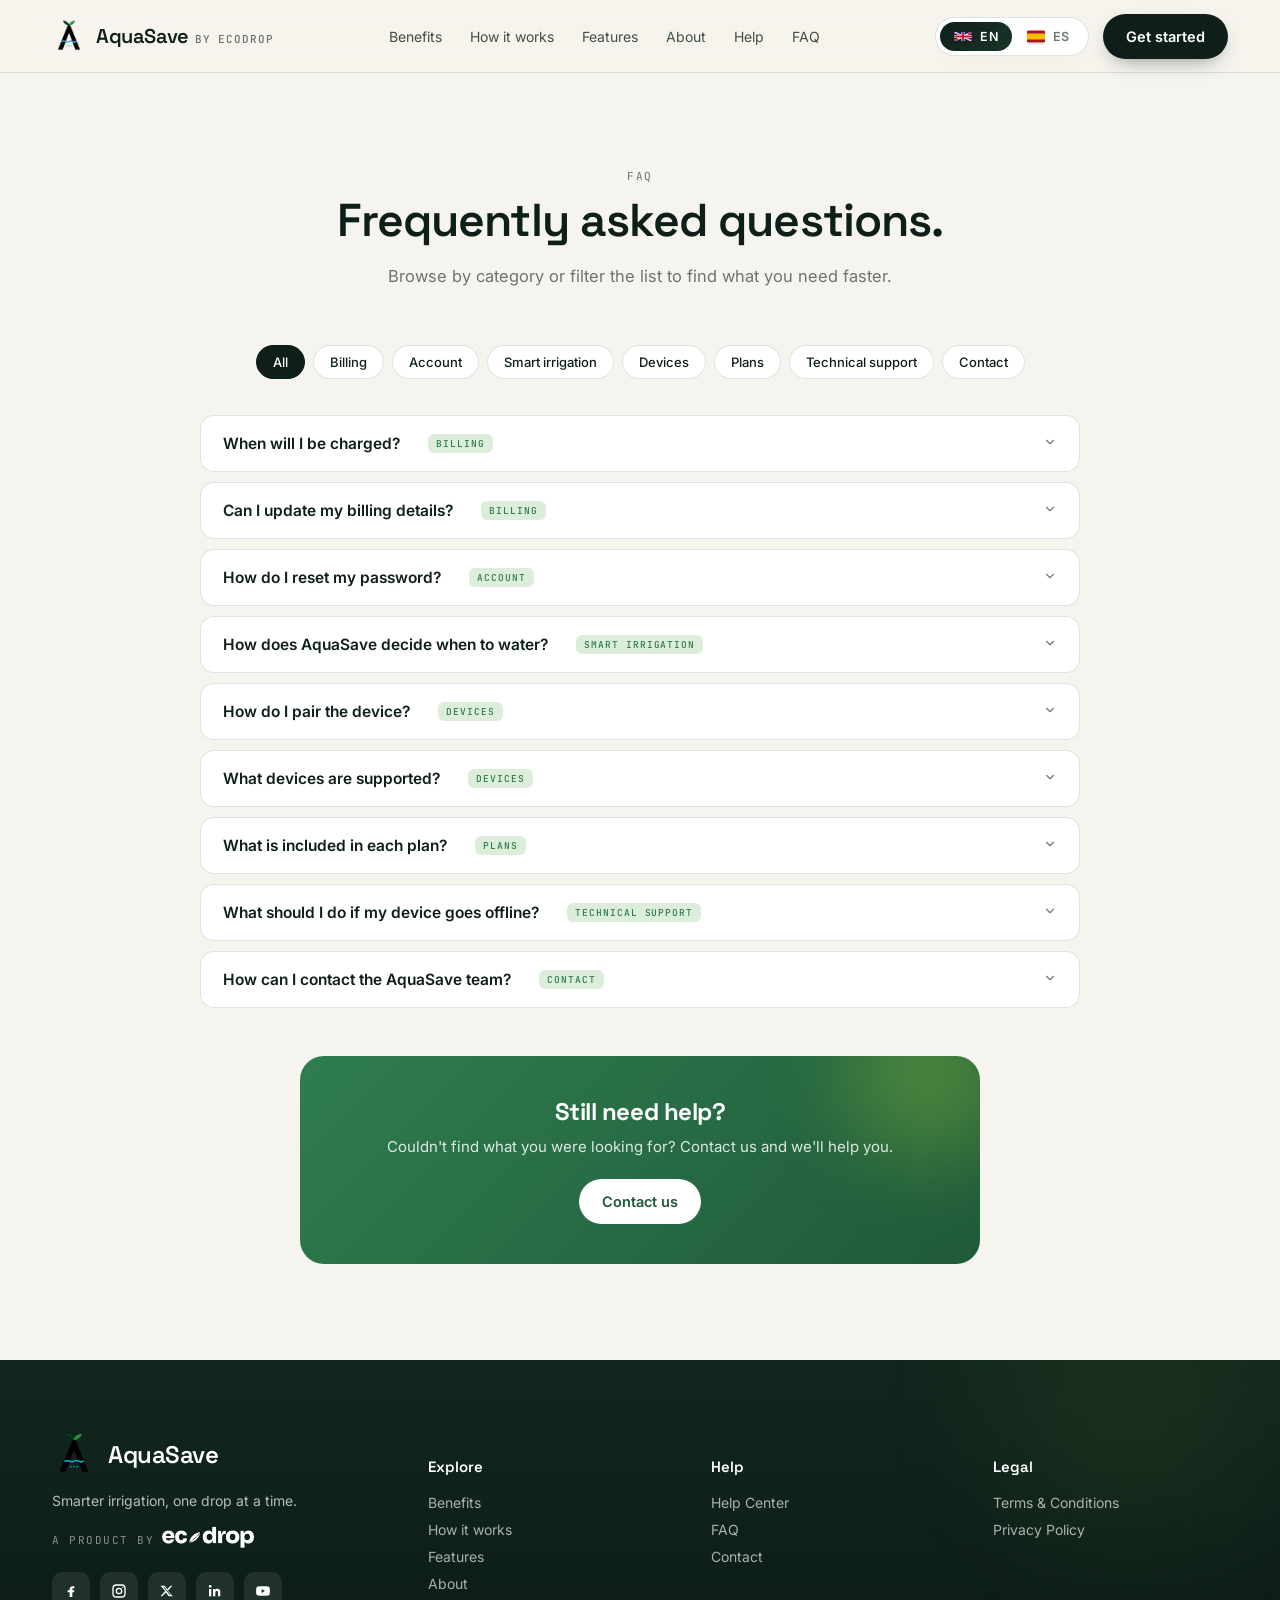
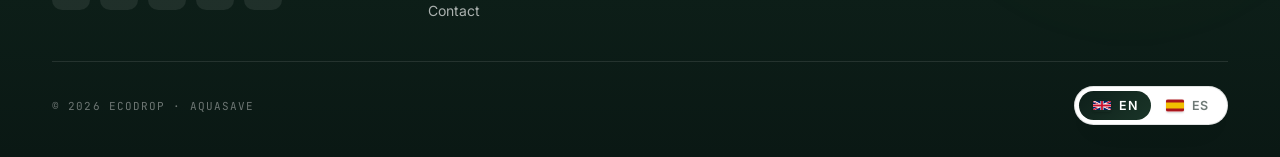
==== faq.html @ 8bc83923 "feat: add AquaSave landing page" ====
<!doctype html>
<html lang="en">

<head>
  <meta charset="utf-8" />
  <title>AquaSave - FAQ</title>
  <meta name="viewport" content="width=device-width,initial-scale=1" />
  <link rel="icon" type="image/png" href="public/assets/images/AquaSaveLogo.PNG" />
  <link rel="preconnect" href="https://fonts.googleapis.com" />
  <link rel="preconnect" href="https://fonts.gstatic.com" crossorigin />
  <link
    href="https://fonts.googleapis.com/css2?family=Inter:wght@400;500;600;700&family=Space+Grotesk:wght@500;600;700&family=JetBrains+Mono:wght@400;500&display=swap"
    rel="stylesheet" />
  <link rel="stylesheet" href="public/assets/styles/style.css" />
</head>

<body>

  <nav class="top">
    <div class="container inner">
      <a href="index.html" class="brand" aria-label="AquaSave home">
        <span class="lockup">
          <img class="logo" src="public/assets/images/AquaSaveLogo.PNG" alt="AquaSave" />
          <span class="name">
            <span>AquaSave</span>
            <span class="by">by EcoDrop</span>
          </span>
        </span>
      </a>
      <ul>
        <li><a href="index.html#benefits" data-i18n="nav_benefits">Benefits</a></li>
        <li><a href="index.html#how" data-i18n="nav_how">How it works</a></li>
        <li><a href="index.html#features" data-i18n="nav_features">Features</a></li>
        <li><a href="index.html#about" data-i18n="nav_about">About</a></li>
        <li><a href="help.html" data-i18n="nav_help">Help</a></li>
        <li><a href="faq.html" data-i18n="nav_faq">FAQ</a></li>
      </ul>
      <div class="nav-actions">
        <div class="lang" id="langToggle" role="group" aria-label="Language">
          <span class="pill" aria-hidden="true"></span>
          <button data-lang="en" class="is-active">
            <span class="flag" aria-hidden="true">
              <svg viewBox="0 0 60 30">
                <clipPath id="t">
                  <path d="M0 0 v30 h60 V0 z" />
                </clipPath>
                <clipPath id="s">
                  <path d="M30 15 h30 v15 z M0 15 v15 h30 z M0 0 v15 h30 z M30 0 h30 v15 z" />
                </clipPath>
                <g clip-path="url(#t)">
                  <path d="M0 0 v30 h60 V0 z" fill="#012169" />
                  <path d="M0 0 L60 30 M60 0 L0 30" stroke="#fff" stroke-width="6" />
                  <path d="M0 0 L60 30 M60 0 L0 30" clip-path="url(#s)" stroke="#C8102E" stroke-width="4" />
                  <path d="M30 0 v30 M0 15 h60" stroke="#fff" stroke-width="10" />
                  <path d="M30 0 v30 M0 15 h60" stroke="#C8102E" stroke-width="6" />
                </g>
              </svg>
            </span>
            EN
          </button>
          <button data-lang="es">
            <span class="flag" aria-hidden="true">
              <svg viewBox="0 0 60 40">
                <rect width="60" height="40" fill="#AA151B" />
                <rect y="10" width="60" height="20" fill="#F1BF00" />
              </svg>
            </span>
            ES
          </button>
        </div>
        <a href="index.html#cta" class="btn btn-primary" data-i18n="nav_cta">Get started</a>
      </div>
    </div>
  </nav>


  <section class="s faq-section" id="faq">
    <div class="container">
      <div class="section-head reveal">
        <div class="mono" data-i18n="faq_eyebrow">FAQ</div>
        <h2 data-i18n="faq_title">Frequently asked questions.</h2>
        <p data-i18n="faq_lead">Browse by category or filter the list to find what you need faster.</p>
      </div>
      <div class="faq-filters reveal" id="faqFilters">
        <button class="is-active" data-filter="all" data-i18n="faq_all">All</button>
        <button data-filter="billing" data-i18n="faq_billing">Billing</button>
        <button data-filter="account" data-i18n="faq_account">Account</button>
        <button data-filter="irrigation" data-i18n="faq_irrigation">Smart irrigation</button>
        <button data-filter="devices" data-i18n="faq_devices">Devices</button>
        <button data-filter="plans" data-i18n="faq_plans">Plans</button>
        <button data-filter="support" data-i18n="faq_support">Technical support</button>
        <button data-filter="contact" data-i18n="faq_contact">Contact</button>
      </div>
      <div class="faq-list" id="faqList">
        <div class="faq-item" data-cat="billing">
          <button class="faq-q"><span data-i18n="faq_q1">When will I be charged?</span><span class="tag"
              data-i18n="faq_billing">Billing</span><span class="chev"><svg width="14" height="14" viewBox="0 0 24 24"
                fill="none">
                <path d="M6 9 l6 6 l6 -6" stroke="currentColor" stroke-width="2" stroke-linecap="round"
                  stroke-linejoin="round" />
              </svg></span></button>
          <div class="faq-a">
            <div class="faq-a-inner" data-i18n="faq_a1">Charges follow the billing cycle for the plan you selected.
              You'll always see the renewal date and payment status in your account area.</div>
          </div>
        </div>
        <div class="faq-item" data-cat="billing">
          <button class="faq-q"><span data-i18n="faq_q2">Can I update my billing details?</span><span class="tag"
              data-i18n="faq_billing">Billing</span><span class="chev"><svg width="14" height="14" viewBox="0 0 24 24"
                fill="none">
                <path d="M6 9 l6 6 l6 -6" stroke="currentColor" stroke-width="2" stroke-linecap="round"
                  stroke-linejoin="round" />
              </svg></span></button>
          <div class="faq-a">
            <div class="faq-a-inner" data-i18n="faq_a2">Yes. You can change your billing information, payment method,
              and invoice details from your account settings.</div>
          </div>
        </div>
        <div class="faq-item" data-cat="account">
          <button class="faq-q"><span data-i18n="faq_q3">How do I reset my password?</span><span class="tag"
              data-i18n="faq_account">Account</span><span class="chev"><svg width="14" height="14" viewBox="0 0 24 24"
                fill="none">
                <path d="M6 9 l6 6 l6 -6" stroke="currentColor" stroke-width="2" stroke-linecap="round"
                  stroke-linejoin="round" />
              </svg></span></button>
          <div class="faq-a">
            <div class="faq-a-inner" data-i18n="faq_a3">Use the forgot-password option on the sign-in screen. We'll send
              you a secure link so you can choose a new password.</div>
          </div>
        </div>
        <div class="faq-item" data-cat="irrigation">
          <button class="faq-q"><span data-i18n="faq_q4">How does AquaSave decide when to water?</span><span class="tag"
              data-i18n="faq_irrigation">Smart irrigation</span><span class="chev"><svg width="14" height="14"
                viewBox="0 0 24 24" fill="none">
                <path d="M6 9 l6 6 l6 -6" stroke="currentColor" stroke-width="2" stroke-linecap="round"
                  stroke-linejoin="round" />
              </svg></span></button>
          <div class="faq-a">
            <div class="faq-a-inner" data-i18n="faq_a4">AquaSave combines soil readings, watering rules, and local
              weather context so irrigation runs only when conditions actually call for it.</div>
          </div>
        </div>
        <div class="faq-item" data-cat="devices">
          <button class="faq-q"><span data-i18n="faq_q5">How do I pair the device?</span><span class="tag"
              data-i18n="faq_devices">Devices</span><span class="chev"><svg width="14" height="14" viewBox="0 0 24 24"
                fill="none">
                <path d="M6 9 l6 6 l6 -6" stroke="currentColor" stroke-width="2" stroke-linecap="round"
                  stroke-linejoin="round" />
              </svg></span></button>
          <div class="faq-a">
            <div class="faq-a-inner" data-i18n="faq_a5">Open the app, choose add device, and follow the guided pairing
              steps. Keep the device powered and close to your router during setup.</div>
          </div>
        </div>
        <div class="faq-item" data-cat="devices">
          <button class="faq-q"><span data-i18n="faq_q6">What devices are supported?</span><span class="tag"
              data-i18n="faq_devices">Devices</span><span class="chev"><svg width="14" height="14" viewBox="0 0 24 24"
                fill="none">
                <path d="M6 9 l6 6 l6 -6" stroke="currentColor" stroke-width="2" stroke-linecap="round"
                  stroke-linejoin="round" />
              </svg></span></button>
          <div class="faq-a">
            <div class="faq-a-inner" data-i18n="faq_a6">AquaSave is designed for the EcoDrop smart irrigation device and
              its supported sensor accessories. Compatibility details appear during onboarding.</div>
          </div>
        </div>
        <div class="faq-item" data-cat="plans">
          <button class="faq-q"><span data-i18n="faq_q7">What is included in each plan?</span><span class="tag"
              data-i18n="faq_plans">Plans</span><span class="chev"><svg width="14" height="14" viewBox="0 0 24 24"
                fill="none">
                <path d="M6 9 l6 6 l6 -6" stroke="currentColor" stroke-width="2" stroke-linecap="round"
                  stroke-linejoin="round" />
              </svg></span></button>
          <div class="faq-a">
            <div class="faq-a-inner" data-i18n="faq_a7">Plans can include different levels of automation, device
              capacity, reporting, and support. The plan details page compares them side by side.</div>
          </div>
        </div>
        <div class="faq-item" data-cat="support">
          <button class="faq-q"><span data-i18n="faq_q8">What should I do if my device goes offline?</span><span
              class="tag" data-i18n="faq_support">Technical support</span><span class="chev"><svg width="14" height="14"
                viewBox="0 0 24 24" fill="none">
                <path d="M6 9 l6 6 l6 -6" stroke="currentColor" stroke-width="2" stroke-linecap="round"
                  stroke-linejoin="round" />
              </svg></span></button>
          <div class="faq-a">
            <div class="faq-a-inner" data-i18n="faq_a8">First check power, Wi-Fi signal, and device status in the app.
              If it stays offline, restart the device and contact support so we can help you diagnose it.</div>
          </div>
        </div>
        <div class="faq-item" data-cat="contact">
          <button class="faq-q"><span data-i18n="faq_q9">How can I contact the AquaSave team?</span><span class="tag"
              data-i18n="faq_contact">Contact</span><span class="chev"><svg width="14" height="14" viewBox="0 0 24 24"
                fill="none">
                <path d="M6 9 l6 6 l6 -6" stroke="currentColor" stroke-width="2" stroke-linecap="round"
                  stroke-linejoin="round" />
              </svg></span></button>
          <div class="faq-a">
            <div class="faq-a-inner" data-i18n="faq_a9">Use the contact form on the main site and tell us what you need.
              We'll route your message to the right person and get back to you.</div>
          </div>
        </div>
      </div>
      <div class="still-help reveal">
        <h3 data-i18n="still_t">Still need help?</h3>
        <p data-i18n="still_p">Couldn't find what you were looking for? Contact us and we'll help you.</p>
        <a href="index.html#contact" class="btn" data-i18n="still_btn">Contact us</a>
      </div>
    </div>
  </section>

  <footer>
    <div class="container">
      <div class="foot-grid">
        <div class="foot-brand">
          <div class="foot-lockup">
            <img src="public/assets/images/AquaSaveLogo.PNG" alt="AquaSave" />
            <span class="name">AquaSave</span>
          </div>
          <p class="foot-slogan" data-i18n="foot_slogan">Smarter irrigation, one drop at a time.</p>
          <div class="foot-by">
            <span data-i18n="foot_by">A product by</span>
            <img src="public/assets/images/EcoDropLogo.PNG" alt="EcoDrop" />
          </div>
          <div class="socials" aria-label="Social media">
            <a href="#" aria-label="Facebook"><svg width="16" height="16" viewBox="0 0 24 24" fill="currentColor">
                <path
                  d="M14 21 v-7 h2.5 l.5 -3 H 14 V 9.2 c 0 -.9 .3 -1.5 1.5 -1.5 H 17 V 5 c -.3 0 -1.4 -.1 -2.5 -.1 c -2.5 0 -4.5 1.5 -4.5 4.3 V 11 H 7 v 3 h 3 v 7 z" />
              </svg></a>
            <a href="#" aria-label="Instagram"><svg width="16" height="16" viewBox="0 0 24 24" fill="none">
                <rect x="3" y="3" width="18" height="18" rx="5" stroke="currentColor" stroke-width="2" />
                <circle cx="12" cy="12" r="4" stroke="currentColor" stroke-width="2" />
                <circle cx="17.5" cy="6.5" r="1" fill="currentColor" />
              </svg></a>
            <a href="#" aria-label="X"><svg width="14" height="14" viewBox="0 0 24 24" fill="currentColor">
                <path
                  d="M18 3 h3 l-7.5 8.6 L 22 21 h-7 l-5 -6.5 L 4 21 H 1 l 8 -9.2 L 1 3 h 7 l 4.5 6 z M 16.7 19 h 1.7 L 7.4 5 H 5.6 z" />
              </svg></a>
            <a href="#" aria-label="LinkedIn"><svg width="16" height="16" viewBox="0 0 24 24" fill="currentColor">
                <rect x="3" y="9" width="3.5" height="11" />
                <circle cx="4.75" cy="5" r="2" />
                <path
                  d="M9 9 h3.3 v1.6 c .8 -1.2 2.2 -1.9 3.7 -1.9 c 2.7 0 4 1.7 4 5 V 20 h-3.5 v-5.5 c 0 -1.6 -.6 -2.5 -1.9 -2.5 c -1.4 0 -2.1 1 -2.1 2.5 V 20 H 9 z" />
              </svg></a>
            <a href="#" aria-label="YouTube"><svg width="16" height="16" viewBox="0 0 24 24" fill="currentColor">
                <path
                  d="M22 8 c -.2 -1.7 -.9 -2.4 -2.5 -2.6 C 17.3 5 12 5 12 5 s -5.3 0 -7.5 .4 C 2.9 5.6 2.2 6.3 2 8 C 1.6 10.2 1.6 12 1.6 12 s 0 1.8 .4 4 c .2 1.7 .9 2.4 2.5 2.6 C 6.7 19 12 19 12 19 s 5.3 0 7.5 -.4 c 1.6 -.2 2.3 -.9 2.5 -2.6 c .4 -2.2 .4 -4 .4 -4 s 0 -1.8 -.4 -4 z M 10 15 V 9 l 5 3 z" />
              </svg></a>
          </div>
        </div>
        <div class="foot-col">
          <h5 data-i18n="foot_explore">Explore</h5>
          <ul>
            <li><a href="index.html#benefits" data-i18n="nav_benefits">Benefits</a></li>
            <li><a href="index.html#how" data-i18n="nav_how">How it works</a></li>
            <li><a href="index.html#features" data-i18n="nav_features">Features</a></li>
            <li><a href="index.html#about" data-i18n="nav_about">About</a></li>
            <li><a href="index.html#contact" data-i18n="nav_contact">Contact</a></li>
          </ul>
        </div>
        <div class="foot-col">
          <h5 data-i18n="foot_help">Help</h5>
          <ul>
            <li><a href="help.html" data-i18n="foot_help_center">Help Center</a></li>
            <li><a href="faq.html" data-i18n="foot_faq">FAQ</a></li>
            <li><a href="index.html#contact" data-i18n="foot_contact_us">Contact</a></li>
          </ul>
        </div>
        <div class="foot-col">
          <h5 data-i18n="foot_legal">Legal</h5>
          <ul>
            <li><button data-modal="terms" data-i18n="foot_terms">Terms &amp; Conditions</button></li>
            <li><button data-modal="privacy" data-i18n="foot_privacy">Privacy Policy</button></li>
          </ul>
        </div>
      </div>
      <div class="foot-bottom">
        <span class="foot-copy">© 2026 EcoDrop · AquaSave</span>
        <div class="foot-bottom-right">
          <div class="lang foot-lang" role="group" aria-label="Footer language">
            <span class="pill" aria-hidden="true"></span>
            <button data-lang="en" class="is-active">
              <span class="flag" aria-hidden="true">
                <svg viewBox="0 0 60 30">
                  <clipPath id="ft">
                    <path d="M0 0 v30 h60 V0 z" />
                  </clipPath>
                  <clipPath id="fs">
                    <path d="M30 15 h30 v15 z M0 15 v15 h30 z M0 0 v15 h30 z M30 0 h30 v15 z" />
                  </clipPath>
                  <g clip-path="url(#ft)">
                    <path d="M0 0 v30 h60 V0 z" fill="#012169" />
                    <path d="M0 0 L60 30 M60 0 L0 30" stroke="#fff" stroke-width="6" />
                    <path d="M0 0 L60 30 M60 0 L0 30" clip-path="url(#fs)" stroke="#C8102E" stroke-width="4" />
                    <path d="M30 0 v30 M0 15 h60" stroke="#fff" stroke-width="10" />
                    <path d="M30 0 v30 M0 15 h60" stroke="#C8102E" stroke-width="6" />
                  </g>
                </svg>
              </span>
              EN
            </button>
            <button data-lang="es">
              <span class="flag" aria-hidden="true">
                <svg viewBox="0 0 60 40">
                  <rect width="60" height="40" fill="#AA151B" />
                  <rect y="10" width="60" height="20" fill="#F1BF00" />
                </svg>
              </span>
              ES
            </button>
          </div>
        </div>
      </div>
    </div>
  </footer>

  <div class="modal-backdrop" id="modal-terms" data-modal-id="terms">
    <div class="modal" role="dialog" aria-modal="true">
      <div class="modal-head">
        <h3 data-i18n="terms_title">Terms &amp; Conditions</h3>
        <button class="close" aria-label="Close">
          <svg width="16" height="16" viewBox="0 0 24 24" fill="none">
            <path d="M5 5 l14 14 M19 5 l-14 14" stroke="currentColor" stroke-width="2" stroke-linecap="round" />
          </svg>
        </button>
      </div>
      <h4 data-i18n="terms_h1">Use of the AquaSave website and app</h4>
      <p data-i18n="terms_p1">By using the AquaSave website or app, you agree to use the service in a responsible way
        and only for purposes related to monitoring and controlling your own irrigation setup.</p>
      <h4 data-i18n="terms_h2">Informational purpose</h4>
      <p data-i18n="terms_p2">The information shown in AquaSave is intended to support your irrigation decisions.
        EcoDrop is not responsible for plant outcomes derived from those decisions.</p>
      <h4 data-i18n="terms_h3">Product availability</h4>
      <p data-i18n="terms_p3">AquaSave is in active development. EcoDrop does not guarantee final availability dates or
        specific feature sets while the product evolves.</p>
      <h4 data-i18n="terms_h4">Contact</h4>
      <p data-i18n="terms_p4">Questions about these terms? Reach out through the contact form on this page.</p>
    </div>
  </div>

  <div class="modal-backdrop" id="modal-privacy" data-modal-id="privacy">
    <div class="modal" role="dialog" aria-modal="true">
      <div class="modal-head">
        <h3 data-i18n="priv_title">Privacy Policy</h3>
        <button class="close" aria-label="Close">
          <svg width="16" height="16" viewBox="0 0 24 24" fill="none">
            <path d="M5 5 l14 14 M19 5 l-14 14" stroke="currentColor" stroke-width="2" stroke-linecap="round" />
          </svg>
        </button>
      </div>
      <h4 data-i18n="priv_h1">What we collect</h4>
      <p data-i18n="priv_p1">We collect the basic information you submit through the contact form: name, email, and
        message.</p>
      <h4 data-i18n="priv_h2">How we use it</h4>
      <p data-i18n="priv_p2">We use that information only to reply to your inquiry and follow up if needed. Nothing
        more.</p>
      <h4 data-i18n="priv_h3">No sale of personal data</h4>
      <p data-i18n="priv_p3">EcoDrop does not sell, rent, or share your personal data with third parties for marketing.
      </p>
      <h4 data-i18n="priv_h4">Your privacy</h4>
      <p data-i18n="priv_p4">We're committed to handling your information carefully and only for the purpose you shared
        it for.</p>
    </div>
  </div>

  <script src="public/assets/scripts/script.js"></script>
</body>

</html>
---- public/assets/styles/style.css ----
:root {
  --leaf: #2F7D4F;
  --leaf-deep: #1F5A39;
  --lime: #9FCB3B;
  --water: #3FA7D6;
  --water-deep: #1F6E96;
  --earth: #8B5E3C;
  --sand: #E9DCC4;
  --ink: #0E1F1A;
  --paper: #F6F4EE;
  --paper-2: #EFEBE0;
  --rule: rgba(14, 31, 26, .12);
  --muted: rgba(14, 31, 26, .6);
  --shadow-card: 0 24px 60px -28px rgba(14, 31, 26, .35);
  --shadow-soft: 0 12px 30px -18px rgba(14, 31, 26, .25);
}

* {
  box-sizing: border-box
}

html {
  scroll-behavior: smooth
}

body {
  margin: 0;
  background: var(--paper);
  color: var(--ink);
  font-family: "Inter", ui-sans-serif, system-ui, sans-serif;
  -webkit-font-smoothing: antialiased;
  overflow-x: hidden
}

a {
  color: inherit;
  text-decoration: none
}

h1,
h2,
h3,
h4 {
  font-family: "Space Grotesk";
  letter-spacing: -0.02em;
  margin: 0;
  color: var(--ink)
}

p {
  margin: 0;
  line-height: 1.6
}

.container {
  max-width: 1240px;
  margin: 0 auto;
  padding: 0 32px
}

.mono {
  font-family: "JetBrains Mono";
  letter-spacing: .14em;
  text-transform: uppercase;
  font-size: 11px;
  color: var(--muted)
}

/* ========== NAV ========== */
nav.top {
  position: sticky;
  top: 0;
  z-index: 50;
  backdrop-filter: blur(14px);
  background: rgba(246, 244, 238, .78);
  border-bottom: 1px solid var(--rule)
}

nav.top .inner {
  display: flex;
  align-items: center;
  justify-content: space-between;
  height: 72px
}

.brand {
  display: flex;
  align-items: center;
  gap: 10px;
  font-family: "Space Grotesk";
  font-weight: 600;
  font-size: 20px;
  letter-spacing: -0.02em
}

.brand .lockup {
  display: flex;
  align-items: center;
  gap: 10px
}

.brand img.logo {
  width: 34px;
  height: 34px;
  object-fit: contain;
  background: transparent;
  border-radius: 0;
  padding: 0
}

.brand .name {
  display: flex;
  align-items: baseline;
  gap: 6px
}

.brand .name .by {
  font-size: 11px;
  font-family: "JetBrains Mono";
  color: var(--muted);
  letter-spacing: .08em;
  text-transform: uppercase;
  font-weight: 500
}

nav.top ul {
  display: flex;
  gap: 28px;
  list-style: none;
  margin: 0;
  padding: 0;
  font-size: 14px;
  color: var(--ink)
}

nav.top ul a {
  opacity: .78;
  transition: color .25s ease, opacity .25s ease
}

nav.top ul a:hover {
  opacity: 1;
  color: var(--leaf)
}

.nav-actions {
  display: flex;
  align-items: center;
  gap: 14px
}

/* Pretty language toggle with flags */
.lang {
  position: relative;
  display: inline-flex;
  align-items: center;
  background: #fff;
  border: 1px solid var(--rule);
  border-radius: 999px;
  padding: 4px;
  box-shadow: var(--shadow-soft);
  overflow: hidden
}

.lang .pill {
  position: absolute;
  top: 4px;
  left: 4px;
  height: calc(100% - 8px);
  width: calc(50% - 4px);
  background: linear-gradient(135deg, var(--ink), #1a3528);
  border-radius: 999px;
  transition: transform .35s cubic-bezier(.6, .05, .2, 1)
}

.lang.is-es .pill {
  transform: translateX(100%)
}

.lang button {
  position: relative;
  z-index: 1;
  display: inline-flex;
  align-items: center;
  gap: 8px;
  background: transparent;
  border: none;
  padding: 7px 14px;
  border-radius: 999px;
  cursor: pointer;
  color: var(--muted);
  font-family: "Inter";
  font-weight: 600;
  font-size: 12.5px;
  letter-spacing: .06em;
  transition: color .25s ease
}

.lang button.is-active {
  color: #fff
}

.lang .flag {
  display: inline-block;
  width: 18px;
  height: 13px;
  border-radius: 2px;
  overflow: hidden;
  box-shadow: 0 1px 2px rgba(0, 0, 0, .15);
  flex-shrink: 0
}

.lang .flag svg {
  display: block;
  width: 100%;
  height: 100%
}

.btn {
  display: inline-flex;
  align-items: center;
  gap: 8px;
  padding: 13px 22px;
  border-radius: 999px;
  font-weight: 600;
  font-size: 14.5px;
  border: 1px solid transparent;
  cursor: pointer;
  transition: transform .25s ease, box-shadow .25s ease, background .25s ease;
  font-family: inherit
}

.btn-primary {
  background: var(--ink);
  color: #fff;
  box-shadow: 0 8px 22px -10px rgba(14, 31, 26, .6)
}

.btn-primary:hover {
  transform: translateY(-2px);
  box-shadow: 0 14px 30px -12px rgba(14, 31, 26, .7)
}

.btn-ghost {
  background: transparent;
  color: var(--ink);
  border-color: var(--rule)
}

.btn-ghost:hover {
  background: #fff;
  border-color: var(--ink);
  transform: translateY(-2px)
}

.btn-leaf {
  background: linear-gradient(135deg, var(--leaf), var(--leaf-deep));
  color: #fff
}

.btn-leaf:hover {
  transform: translateY(-2px);
  box-shadow: 0 16px 32px -14px rgba(47, 125, 79, .6)
}

/* Translate flicker */
.lang-fade {
  transition: opacity .18s ease, transform .18s ease
}

.lang-fade.flick {
  opacity: 0;
  transform: translateY(-3px)
}

/* ========== HERO ========== */
.hero {
  position: relative;
  padding: 84px 0 96px;
  overflow: hidden
}

.hero .bg-orbs {
  position: absolute;
  inset: 0;
  pointer-events: none;
  z-index: 0
}

.orb {
  position: absolute;
  border-radius: 50%;
  filter: blur(60px);
  opacity: .55;
  animation: floatOrb 14s ease-in-out infinite
}

.orb.a {
  width: 420px;
  height: 420px;
  background: radial-gradient(circle, #9FCB3B, transparent 60%);
  top: -100px;
  left: -80px
}

.orb.b {
  width: 380px;
  height: 380px;
  background: radial-gradient(circle, #3FA7D6, transparent 60%);
  top: 120px;
  right: -80px;
  animation-delay: -4s
}

.orb.c {
  width: 300px;
  height: 300px;
  background: radial-gradient(circle, #2F7D4F, transparent 65%);
  bottom: -120px;
  left: 30%;
  animation-delay: -8s;
  opacity: .4
}

@keyframes floatOrb {

  0%,
  100% {
    transform: translateY(0) translateX(0)
  }

  50% {
    transform: translateY(-30px) translateX(20px)
  }
}

.hero .grid {
  position: relative;
  z-index: 1;
  display: grid;
  grid-template-columns: 1.05fr 1fr;
  gap: 56px;
  align-items: center
}

.hero h1 {
  font-size: clamp(40px, 5.4vw, 72px);
  font-weight: 600;
  line-height: 1.02
}

.hero h1 span.accent {
  background: linear-gradient(120deg, var(--leaf), var(--lime) 70%, var(--water));
  -webkit-background-clip: text;
  background-clip: text;
  color: transparent
}

.hero p.lead {
  margin-top: 22px;
  font-size: 18px;
  color: var(--muted);
  max-width: 520px;
  line-height: 1.6
}

.hero .cta-row {
  margin-top: 34px;
  display: flex;
  gap: 14px;
  flex-wrap: wrap
}

/* ========== HERO 3D SCENE (NOT app UI) ========== */
.scene-stage {
  position: relative;
  height: 580px;
  perspective: 1600px
}

.scene {
  position: absolute;
  inset: 0;
  transform-style: preserve-3d;
  transition: transform .4s ease;
  display: flex;
  align-items: center;
  justify-content: center
}

/* 3D Pot scene */
.pot-wrap {
  position: relative;
  width: 380px;
  height: 500px;
  transform-style: preserve-3d;
  display: flex;
  align-items: flex-end;
  justify-content: center
}

#3d-planter-container {
  width: 420px;
  height: 520px;
  display: block;
  position: relative;
  overflow: visible;
  background: transparent;
  filter: drop-shadow(0 30px 40px rgba(14, 31, 26, .25))
}

#3d-planter-container canvas {
  display: block;
  width: 100% !important;
  height: 100% !important
}

.leaf-svg {
  transform-box: fill-box;
  transform-origin: var(--ox, 50%) var(--oy, 100%);
  animation: leafWind 5s ease-in-out infinite
}

@keyframes leafWind {

  0%,
  100% {
    transform: rotate(var(--r0, -2deg))
  }

  50% {
    transform: rotate(var(--r1, 3deg))
  }
}

/* Hovering water drops */
.scene-drop {
  position: absolute;
  width: 30px;
  height: 42px;
  border-radius: 50% 50% 50% 50% / 60% 60% 40% 40%;
  background: linear-gradient(180deg, #7DC9E8, #1F6E96);
  box-shadow: inset -4px -6px 12px rgba(0, 0, 0, .2), inset 6px 6px 10px rgba(255, 255, 255, .4), 0 18px 30px -10px rgba(31, 110, 150, .5);
  clip-path: path("M15 0 C 28 18, 30 28, 30 34 C 30 39, 23 42, 15 42 C 7 42, 0 39, 0 34 C 0 28, 2 18, 15 0 Z")
}

.scene-drop.d1 {
  top: 60px;
  left: 60px;
  animation: floatDrop 4.5s ease-in-out infinite
}

.scene-drop.d2 {
  top: 140px;
  right: 30px;
  animation: floatDrop 5s ease-in-out infinite -1.5s;
  width: 22px;
  height: 30px
}

.scene-drop.d3 {
  top: 280px;
  right: 80px;
  animation: floatDrop 5.5s ease-in-out infinite -3s;
  width: 18px;
  height: 24px
}

@keyframes floatDrop {

  0%,
  100% {
    transform: translateY(0) rotate(0deg)
  }

  50% {
    transform: translateY(-14px) rotate(8deg)
  }
}

/* Floating data tokens (NOT an app screen — abstract data tokens) */
.data-token {
  position: absolute;
  background: rgba(255, 255, 255, .92);
  backdrop-filter: blur(12px);
  border: 1px solid rgba(14, 31, 26, .08);
  border-radius: 14px;
  padding: 10px 14px;
  box-shadow: var(--shadow-card);
  display: flex;
  align-items: center;
  gap: 10px;
  font-size: 13px;
  animation: float 6s ease-in-out infinite;
  z-index: 3
}

.data-token .ic {
  width: 28px;
  height: 28px;
  border-radius: 8px;
  display: flex;
  align-items: center;
  justify-content: center;
  flex-shrink: 0
}

.data-token .lab {
  font-family: "JetBrains Mono";
  font-size: 9px;
  letter-spacing: .14em;
  color: var(--muted);
  text-transform: uppercase
}

.data-token .v {
  font-family: "Space Grotesk";
  font-weight: 600;
  font-size: 16px;
  color: var(--ink);
  line-height: 1
}

.data-token.t1 {
  top: 80px;
  left: -20px;
  animation-delay: -1s
}

.data-token.t1 .ic {
  background: linear-gradient(135deg, #dceeda, #9fcb8a);
  color: var(--leaf)
}

.data-token.t2 {
  top: 280px;
  left: -40px;
  animation-delay: -3s
}

.data-token.t2 .ic {
  background: linear-gradient(135deg, #dbf0fa, #9fd6ee);
  color: var(--water-deep)
}

.data-token.t3 {
  top: 30px;
  right: 0;
  animation-delay: -2s
}

.data-token.t3 .ic {
  background: linear-gradient(135deg, #f1e8d4, #d8c39a);
  color: var(--earth)
}

@keyframes float {

  0%,
  100% {
    transform: translateY(0)
  }

  50% {
    transform: translateY(-12px)
  }
}

/* Connection lines (decorative) */
.conn {
  position: absolute;
  inset: 0;
  width: 100%;
  height: 100%;
  pointer-events: none;
  z-index: 2;
  overflow: visible
}

.conn path {
  stroke-dasharray: 4 4;
  animation: dashFlow 18s linear infinite
}

@keyframes dashFlow {
  to {
    stroke-dashoffset: -200
  }
}

/* ground shadow */
.ground {
  position: absolute;
  left: 50%;
  bottom: 14px;
  transform: translateX(-50%);
  width: 280px;
  height: 30px;
  border-radius: 50%;
  background: radial-gradient(ellipse at center, rgba(14, 31, 26, .25), transparent 70%);
  filter: blur(6px)
}

/* ========== SECTION SHELL ========== */
section.s {
  padding: 96px 0;
  position: relative
}

.section-head {
  max-width: 720px;
  margin: 0 auto 56px;
  text-align: center
}

.section-head h2 {
  font-size: clamp(32px, 3.6vw, 48px);
  font-weight: 600;
  margin-top: 8px
}

.section-head p {
  margin-top: 14px;
  font-size: 16.5px;
  color: var(--muted)
}

/* ========== BENEFITS ========== */
.benefits-grid {
  display: grid;
  grid-template-columns: repeat(3, 1fr);
  gap: 20px
}

.b-card {
  background: #fff;
  border: 1px solid var(--rule);
  border-radius: 20px;
  padding: 28px;
  transition: transform .35s ease, box-shadow .35s ease, border-color .35s ease;
  position: relative;
  overflow: hidden
}

.b-card:hover {
  transform: translateY(-6px);
  box-shadow: var(--shadow-card);
  border-color: transparent
}

.b-card .ic {
  width: 48px;
  height: 48px;
  border-radius: 14px;
  display: flex;
  align-items: center;
  justify-content: center;
  background: linear-gradient(135deg, var(--paper-2), #fff);
  border: 1px solid var(--rule);
  margin-bottom: 18px
}

.b-card h3 {
  font-size: 19px;
  font-weight: 600;
  margin-bottom: 8px
}

.b-card p {
  color: var(--muted);
  font-size: 14.5px
}

.b-card.water .ic {
  background: linear-gradient(135deg, #dbf0fa, #9fd6ee)
}

.b-card.leaf .ic {
  background: linear-gradient(135deg, #dceeda, #9fcb8a)
}

.b-card.earth .ic {
  background: linear-gradient(135deg, #f1e8d4, #d8c39a)
}

/* ========== HOW IT WORKS ========== */
.how-section {
  background: linear-gradient(180deg, var(--paper-2), var(--paper))
}

.how-grid {
  display: grid;
  grid-template-columns: repeat(3, 1fr);
  gap: 24px;
  position: relative
}

.step {
  background: #fff;
  border: 1px solid var(--rule);
  border-radius: 24px;
  padding: 32px;
  text-align: left;
  position: relative;
  overflow: hidden;
  transition: transform .3s ease, box-shadow .3s ease
}

.step:hover {
  transform: translateY(-4px);
  box-shadow: var(--shadow-card)
}

.step .num {
  font-family: "Space Grotesk";
  font-weight: 600;
  font-size: 54px;
  line-height: 1;
  color: transparent;
  -webkit-text-stroke: 1.5px var(--leaf);
  margin-bottom: 20px
}

.step h3 {
  font-size: 22px;
  font-weight: 600;
  margin-bottom: 10px
}

.step p {
  color: var(--muted);
  font-size: 14.5px
}

.step .vis {
  margin-top: 24px;
  height: 140px;
  border-radius: 16px;
  background: linear-gradient(135deg, var(--paper-2), #fff);
  border: 1px solid var(--rule);
  display: flex;
  align-items: center;
  justify-content: center;
  position: relative;
  overflow: hidden
}

/* ========== FEATURES ========== */
.features-grid {
  display: grid;
  grid-template-columns: repeat(4, 1fr);
  gap: 16px
}

.f-card {
  background: #fff;
  border: 1px solid var(--rule);
  border-radius: 18px;
  padding: 22px;
  transition: all .3s ease
}

.f-card:hover {
  border-color: var(--leaf);
  transform: translateY(-4px);
  box-shadow: var(--shadow-soft)
}

.f-card .ic {
  width: 38px;
  height: 38px;
  border-radius: 10px;
  background: var(--paper-2);
  display: flex;
  align-items: center;
  justify-content: center;
  margin-bottom: 14px;
  color: var(--leaf)
}

.f-card h4 {
  font-size: 15.5px;
  font-weight: 600;
  margin-bottom: 6px
}

.f-card p {
  font-size: 13px;
  color: var(--muted);
  line-height: 1.5
}

/* ========== ABOUT US ========== */
.about-section {
  background: linear-gradient(180deg, #11271e, #0E1F1A);
  color: #fff;
  position: relative;
  overflow: hidden
}

.about-section::before {
  content: "";
  position: absolute;
  width: 600px;
  height: 600px;
  border-radius: 50%;
  background: radial-gradient(circle, rgba(63, 167, 214, .2), transparent 60%);
  top: -200px;
  right: -100px;
  filter: blur(40px)
}

.about-section::after {
  content: "";
  position: absolute;
  width: 500px;
  height: 500px;
  border-radius: 50%;
  background: radial-gradient(circle, rgba(159, 203, 59, .18), transparent 60%);
  bottom: -180px;
  left: -100px;
  filter: blur(40px)
}

.about-section .section-head h2 {
  color: #fff
}

.about-section .section-head p {
  color: rgba(255, 255, 255, .7)
}

.about-section .mono {
  color: rgba(255, 255, 255, .55)
}

.about-grid {
  display: grid;
  grid-template-columns: 1fr 1fr;
  gap: 24px;
  position: relative;
  z-index: 2
}

.about-card {
  background: rgba(255, 255, 255, .05);
  border: 1px solid rgba(255, 255, 255, .1);
  border-radius: 24px;
  padding: 36px;
  backdrop-filter: blur(14px);
  position: relative;
  overflow: hidden;
  transition: transform .35s ease, border-color .35s ease
}

.about-card:hover {
  transform: translateY(-4px);
  border-color: rgba(159, 203, 59, .4)
}

.about-card .badge {
  display: inline-flex;
  align-items: center;
  gap: 8px;
  font-family: "JetBrains Mono";
  font-size: 11px;
  letter-spacing: .14em;
  text-transform: uppercase;
  color: rgba(255, 255, 255, .7);
  background: rgba(255, 255, 255, .06);
  padding: 6px 12px;
  border-radius: 999px;
  margin-bottom: 18px
}

.about-card h3 {
  color: #fff;
  font-size: 32px;
  font-weight: 600;
  margin-bottom: 14px;
  display: flex;
  align-items: center;
  gap: 14px
}

.about-card h3 img {
  width: 44px;
  height: 44px;
  object-fit: contain;
  background: transparent;
  border-radius: 0;
  padding: 0
}

.about-card p {
  color: rgba(255, 255, 255, .78);
  font-size: 15.5px;
  line-height: 1.65
}

.about-card .traits {
  margin-top: 22px;
  display: flex;
  flex-wrap: wrap;
  gap: 10px
}

.about-card .trait {
  display: inline-flex;
  align-items: center;
  gap: 6px;
  font-family: "JetBrains Mono";
  font-size: 11px;
  letter-spacing: .1em;
  text-transform: uppercase;
  color: rgba(255, 255, 255, .85);
  background: rgba(255, 255, 255, .06);
  border: 1px solid rgba(255, 255, 255, .1);
  padding: 6px 12px;
  border-radius: 999px
}

.about-card .trait .dt {
  width: 6px;
  height: 6px;
  border-radius: 50%
}

/* About card animations as full background */
.about-anim {
  position: absolute;
  inset: 0;
  pointer-events: none;
  overflow: hidden;
  border-radius: 24px;
  z-index: 0
}

.about-card>*:not(.about-anim) {
  position: relative;
  z-index: 2
}

.about-card.eco .about-anim {
  background: radial-gradient(circle at 80% 20%, rgba(159, 203, 59, .14), transparent 60%), radial-gradient(circle at 15% 85%, rgba(63, 167, 214, .08), transparent 55%)
}

.about-card.eco .about-anim::before,
.about-card.eco .about-anim::after {
  content: "";
  position: absolute;
  right: 26px;
  border-top: 1px solid rgba(191, 223, 96, .26);
  border-radius: 50%;
  opacity: .55;
  animation: ecoWind 7.8s ease-in-out infinite
}

.about-card.eco .about-anim::before {
  top: 92px;
  width: 126px;
  height: 30px
}

.about-card.eco .about-anim::after {
  top: 142px;
  width: 96px;
  height: 24px;
  animation-delay: -3.2s
}

.about-card.aqua .about-anim {
  background: radial-gradient(circle at 20% 15%, rgba(63, 167, 214, .12), transparent 60%), radial-gradient(circle at 85% 90%, rgba(159, 203, 59, .06), transparent 55%)
}

.a-leaf {
  position: absolute;
  width: 30px;
  height: 19px;
  background: linear-gradient(135deg, #bfdf60, #2F7D4F);
  border-radius: 0 100% 0 100%;
  opacity: .85;
  filter: drop-shadow(0 2px 4px rgba(0, 0, 0, .3));
  animation: leafDrift linear infinite
}

.a-leaf.s {
  width: 18px;
  height: 12px;
  opacity: .7
}

.a-leaf.t {
  width: 38px;
  height: 24px;
  opacity: .75;
  background: linear-gradient(135deg, #cdee70, #3a8c5a)
}

@keyframes ecoWind {

  0%,
  100% {
    transform: translateX(0) scaleX(.82);
    opacity: .28
  }

  50% {
    transform: translateX(-14px) scaleX(1);
    opacity: .6
  }
}

@keyframes ecoWind {

  0%,
  100% {
    transform: translateX(0) scaleX(.82);
    opacity: .28
  }

  50% {
    transform: translateX(-14px) scaleX(1);
    opacity: .6
  }
}

@keyframes leafDrift {
  0% {
    transform: translate(-40px, var(--y0, 40%)) rotate(0deg);
    opacity: 0
  }

  8% {
    opacity: var(--op, .5)
  }

  50% {
    transform: translate(50%, calc(var(--y0, 40%) - 30px)) rotate(180deg)
  }

  92% {
    opacity: var(--op, .5)
  }

  100% {
    transform: translate(calc(100% + 40px), calc(var(--y0, 40%) + 20px)) rotate(360deg);
    opacity: 0
  }
}

.a-drop {
  position: absolute;
  width: 14px;
  height: 20px;
  background: linear-gradient(180deg, #9FD6EE, #1F6E96);
  border-radius: 50% 50% 50% 50% / 60% 60% 40% 40%;
  clip-path: path("M7 0 C 13 8, 14 13, 14 16 C 14 18, 11 20, 7 20 C 3 20, 0 18, 0 16 C 0 13, 1 8, 7 0 Z");
  opacity: .9;
  box-shadow: 0 3px 8px rgba(31, 110, 150, .5);
  animation: dropFall linear infinite
}

.a-drop.s {
  width: 9px;
  height: 13px;
  opacity: .7
}

.a-drop.t {
  width: 18px;
  height: 26px;
  opacity: .85
}

@keyframes dropFall {
  0% {
    transform: translateY(-20px);
    opacity: 0
  }

  10% {
    opacity: var(--op, .6)
  }

  90% {
    opacity: var(--op, .6)
  }

  100% {
    transform: translateY(420px);
    opacity: 0
  }
}

.a-ripple {
  position: absolute;
  left: var(--rx, 50%);
  bottom: 30px;
  width: 30px;
  height: 8px;
  border: 1.5px solid rgba(63, 167, 214, .6);
  border-radius: 50%;
  transform: translateX(-50%) scale(.4);
  animation: aRipple 4s ease-out infinite
}

@keyframes aRipple {
  0% {
    transform: translateX(-50%) scale(.3);
    opacity: 0
  }

  30% {
    opacity: 1
  }

  100% {
    transform: translateX(-50%) scale(1.8);
    opacity: 0
  }
}

/* ========== SUSTAINABILITY ========== */
.sustain {
  position: relative;
  padding: 140px 0;
  background: radial-gradient(120% 120% at 50% 0%, #DCEEDA, var(--paper) 60%);
  overflow: hidden
}

.sustain .container {
  position: relative;
  z-index: 3
}

.sustain h2 {
  font-size: clamp(36px, 4.4vw, 60px);
  font-weight: 600;
  text-align: center;
  max-width: 900px;
  margin: 0 auto;
  line-height: 1.1
}

.sustain h2 span {
  color: var(--leaf)
}

.sustain p.lead {
  text-align: center;
  max-width: 600px;
  margin: 24px auto 0;
  font-size: 17px;
  color: var(--muted)
}

.leaf-bg {
  position: absolute;
  inset: 0;
  z-index: 1;
  opacity: .6;
  pointer-events: none
}

.rain {
  position: absolute;
  inset: 0;
  z-index: 2;
  pointer-events: none;
  overflow: hidden
}

.rain span {
  position: absolute;
  top: -20px;
  width: 2px;
  height: 18px;
  background: linear-gradient(180deg, rgba(63, 167, 214, 0), rgba(63, 167, 214, .7));
  border-radius: 2px;
  animation: rainFall linear infinite;
  opacity: .6
}

@keyframes rainFall {
  0% {
    transform: translateY(-20px);
    opacity: 0
  }

  10% {
    opacity: .6
  }

  90% {
    opacity: .6
  }

  100% {
    transform: translateY(110vh);
    opacity: 0
  }
}

.ripple {
  position: absolute;
  bottom: 60px;
  border-radius: 50%;
  border: 1.5px solid rgba(63, 167, 214, .4);
  animation: ripple 4s ease-out infinite
}

.ripple.r1 {
  left: 18%;
  width: 60px;
  height: 14px;
  animation-delay: 0s
}

.ripple.r2 {
  left: 62%;
  width: 80px;
  height: 18px;
  animation-delay: -1.5s
}

.ripple.r3 {
  left: 38%;
  width: 50px;
  height: 12px;
  animation-delay: -2.5s
}

@keyframes ripple {
  0% {
    transform: scale(.4);
    opacity: 0
  }

  30% {
    opacity: 1
  }

  100% {
    transform: scale(1.6);
    opacity: 0
  }
}

.drop-deco {
  position: absolute;
  animation: float 8s ease-in-out infinite;
  z-index: 2
}

.drop-deco.d1 {
  top: 15%;
  left: 8%;
  width: 50px;
  animation-delay: -2s
}

.drop-deco.d2 {
  bottom: 24%;
  right: 10%;
  width: 36px;
  animation-delay: -5s
}

.drop-deco.d3 {
  top: 30%;
  right: 15%;
  width: 28px;
  animation-delay: -1s
}

/* ========== FAQ y HELP ========== */
.help-section {
  background: var(--paper-2)
}

.help-grid {
  display: grid;
  grid-template-columns: repeat(4, 1fr);
  gap: 14px;
  margin-bottom: 14px
}

.help-card {
  background: #fff;
  border: 1px solid var(--rule);
  border-radius: 16px;
  padding: 22px;
  cursor: pointer;
  text-align: left;
  transition: all .25s ease;
  font-family: inherit
}

.help-card:hover {
  transform: translateY(-3px);
  border-color: var(--leaf);
  box-shadow: var(--shadow-soft)
}

.help-card .ic {
  width: 36px;
  height: 36px;
  border-radius: 10px;
  background: var(--paper-2);
  color: var(--leaf);
  display: flex;
  align-items: center;
  justify-content: center;
  margin-bottom: 14px
}

.help-card h4 {
  font-size: 15px;
  font-weight: 600;
  margin-bottom: 6px
}

.help-card p {
  font-size: 12.5px;
  color: var(--muted);
  line-height: 1.5
}

.faq-section {
  padding-top: 80px
}

.faq-filters {
  display: flex;
  flex-wrap: wrap;
  gap: 8px;
  justify-content: center;
  margin-bottom: 36px
}

.faq-filters button {
  padding: 8px 16px;
  border: 1px solid var(--rule);
  background: #fff;
  border-radius: 999px;
  font-family: "Inter";
  font-size: 13px;
  font-weight: 500;
  color: var(--ink);
  cursor: pointer;
  transition: all .25s ease
}

.faq-filters button:hover {
  border-color: var(--leaf);
  color: var(--leaf)
}

.faq-filters button.is-active {
  background: var(--ink);
  color: #fff;
  border-color: var(--ink)
}

.faq-list {
  display: flex;
  flex-direction: column;
  gap: 10px;
  max-width: 880px;
  margin: 0 auto
}

.faq-item {
  background: #fff;
  border: 1px solid var(--rule);
  border-radius: 14px;
  overflow: hidden;
  transition: border-color .25s ease, box-shadow .25s ease
}

.faq-item.is-open {
  border-color: var(--leaf);
  box-shadow: var(--shadow-soft)
}

.faq-item.is-hidden {
  display: none
}

.faq-q {
  display: flex;
  justify-content: space-between;
  align-items: center;
  width: 100%;
  padding: 18px 22px;
  background: none;
  border: none;
  text-align: left;
  cursor: pointer;
  font-family: "Inter";
  font-weight: 600;
  font-size: 15.5px;
  color: var(--ink);
  gap: 14px
}

.faq-q .tag {
  font-family: "JetBrains Mono";
  font-size: 9.5px;
  letter-spacing: .1em;
  text-transform: uppercase;
  color: var(--leaf);
  background: #dceeda;
  padding: 3px 8px;
  border-radius: 6px;
  margin-right: auto;
  margin-left: 14px;
  font-weight: 500
}

.faq-q .chev {
  flex-shrink: 0;
  transition: transform .3s ease;
  color: var(--muted)
}

.faq-item.is-open .faq-q .chev {
  transform: rotate(180deg);
  color: var(--leaf)
}

.faq-a {
  max-height: 0;
  overflow: hidden;
  transition: max-height .35s ease;
  color: var(--muted);
  font-size: 14.5px;
  line-height: 1.65
}

.faq-a-inner {
  padding: 0 22px 18px
}

.faq-item.is-open .faq-a {
  max-height: 280px
}

.still-help {
  margin-top: 48px;
  text-align: center;
  background: linear-gradient(135deg, var(--leaf), var(--leaf-deep));
  border-radius: 24px;
  padding: 40px;
  color: #fff;
  max-width: 680px;
  margin-left: auto;
  margin-right: auto;
  position: relative;
  overflow: hidden
}

.still-help::before {
  content: "";
  position: absolute;
  width: 300px;
  height: 300px;
  border-radius: 50%;
  background: radial-gradient(circle, rgba(159, 203, 59, .4), transparent 60%);
  top: -130px;
  right: -100px;
  filter: blur(30px)
}

.still-help h3 {
  color: #fff;
  font-size: 24px;
  margin-bottom: 8px;
  position: relative
}

.still-help p {
  color: rgba(255, 255, 255, .85);
  font-size: 15px;
  margin-bottom: 20px;
  position: relative
}

.still-help .btn {
  position: relative;
  background: #fff;
  color: var(--leaf-deep)
}

.still-help .btn:hover {
  background: var(--paper)
}

/* ========== CONTACT ========== */
.contact-section {
  padding: 96px 0;
  background: var(--paper)
}

.contact-grid {
  display: grid;
  grid-template-columns: 1fr 1.1fr;
  gap: 40px;
  align-items: start
}

.contact-info h2 {
  font-size: clamp(32px, 3.6vw, 44px);
  font-weight: 600;
  margin-bottom: 14px
}

.contact-info p {
  color: var(--muted);
  font-size: 16px;
  margin-bottom: 24px;
  max-width: 420px
}

.contact-info .meta {
  display: flex;
  flex-direction: column;
  gap: 14px;
  margin-top: 24px
}

.contact-info .meta .row {
  display: flex;
  align-items: center;
  gap: 14px;
  font-size: 14px
}

.contact-info .meta .ic {
  width: 38px;
  height: 38px;
  border-radius: 10px;
  background: var(--paper-2);
  display: flex;
  align-items: center;
  justify-content: center;
  color: var(--leaf)
}

.contact-info .meta strong {
  display: block;
  color: var(--ink);
  font-size: 14px;
  font-weight: 600
}

.contact-info .meta span.s {
  color: var(--muted);
  font-size: 13px
}

.contact-form {
  background: #fff;
  border: 1px solid var(--rule);
  border-radius: 24px;
  padding: 32px;
  box-shadow: var(--shadow-card);
  position: relative;
  overflow: hidden
}

.form-row {
  display: flex;
  flex-direction: column;
  gap: 6px;
  margin-bottom: 18px
}

.form-row label {
  font-family: "JetBrains Mono";
  font-size: 11px;
  letter-spacing: .1em;
  text-transform: uppercase;
  color: var(--muted);
  font-weight: 500
}

.form-row input,
.form-row textarea {
  font-family: "Inter";
  font-size: 15px;
  padding: 14px 16px;
  border: 1px solid var(--rule);
  border-radius: 12px;
  background: var(--paper);
  color: var(--ink);
  transition: border-color .2s ease, background .2s ease;
  resize: none
}

.form-row input:focus,
.form-row textarea:focus {
  outline: none;
  border-color: var(--leaf);
  background: #fff
}

.form-row textarea {
  min-height: 120px;
  font-family: "Inter"
}

.form-row.row2 {
  display: grid;
  grid-template-columns: 1fr 1fr;
  gap: 14px
}

.form-row.row2>div {
  display: flex;
  flex-direction: column;
  gap: 6px
}

.contact-form .btn {
  width: 100%;
  justify-content: center
}

.form-success {
  position: absolute;
  inset: 0;
  background: linear-gradient(135deg, var(--leaf), var(--leaf-deep));
  color: #fff;
  display: flex;
  flex-direction: column;
  align-items: center;
  justify-content: center;
  gap: 14px;
  opacity: 0;
  pointer-events: none;
  transition: opacity .35s ease;
  border-radius: 24px;
  text-align: center;
  padding: 32px
}

.form-success.show {
  opacity: 1;
  pointer-events: auto
}

.form-success .check {
  width: 64px;
  height: 64px;
  border-radius: 50%;
  background: rgba(255, 255, 255, .2);
  display: flex;
  align-items: center;
  justify-content: center
}

.form-success h3 {
  color: #fff;
  font-size: 22px;
  font-weight: 600
}

.form-success p {
  color: rgba(255, 255, 255, .85);
  font-size: 14px;
  max-width: 300px
}

.final-cta {
  padding: 120px 0;
  text-align: center;
  background: linear-gradient(180deg, var(--paper), var(--paper-2))
}

.final-cta .wrap {
  max-width: 780px;
  margin: 0 auto;
  background: linear-gradient(135deg, var(--ink), #143025);
  color: #fff;
  border-radius: 32px;
  padding: 64px 48px;
  position: relative;
  overflow: hidden
}

.final-cta .wrap::before {
  content: "";
  position: absolute;
  width: 400px;
  height: 400px;
  border-radius: 50%;
  background: radial-gradient(circle, rgba(159, 203, 59, .25), transparent 60%);
  top: -150px;
  right: -100px;
  filter: blur(40px)
}

.final-cta .wrap::after {
  content: "";
  position: absolute;
  width: 300px;
  height: 300px;
  border-radius: 50%;
  background: radial-gradient(circle, rgba(63, 167, 214, .25), transparent 60%);
  bottom: -100px;
  left: -80px;
  filter: blur(40px)
}

.final-cta h2 {
  color: #fff;
  font-size: clamp(34px, 4vw, 52px);
  font-weight: 600;
  position: relative;
  line-height: 1.1
}

.final-cta h2 span {
  background: linear-gradient(120deg, var(--lime), var(--water));
  -webkit-background-clip: text;
  background-clip: text;
  color: transparent
}

.final-cta p {
  color: rgba(255, 255, 255, .7);
  margin-top: 18px;
  font-size: 17px;
  position: relative
}

.final-cta .btn {
  margin-top: 32px;
  position: relative
}

.final-cta .btn-leaf {
  padding: 16px 32px;
  font-size: 15px
}

/* ========== FOOTER ========== */
footer {
  padding: 72px 0 32px;
  background: linear-gradient(180deg, #11271e, #0a1814);
  color: rgba(255, 255, 255, .75);
  position: relative;
  overflow: hidden
}

footer::before {
  content: "";
  position: absolute;
  width: 500px;
  height: 500px;
  border-radius: 50%;
  background: radial-gradient(circle, rgba(159, 203, 59, .08), transparent 60%);
  top: -200px;
  right: -100px;
  filter: blur(40px)
}

.foot-grid {
  display: grid;
  grid-template-columns: 1.4fr 1fr 1fr 1fr;
  gap: 48px;
  position: relative;
  z-index: 2
}

.foot-brand {
  display: flex;
  flex-direction: column;
  gap: 14px
}

.foot-lockup {
  display: flex;
  align-items: center;
  gap: 12px
}

.foot-lockup img {
  width: 44px;
  height: 44px;
  object-fit: contain;
  background: transparent;
  border-radius: 0;
  padding: 0
}

.foot-lockup .name {
  font-family: "Space Grotesk";
  font-weight: 600;
  font-size: 24px;
  color: #fff;
  letter-spacing: -.02em
}

.foot-slogan {
  font-size: 14px;
  color: rgba(255, 255, 255, .7);
  max-width: 260px;
  line-height: 1.55
}

.foot-by {
  font-family: "JetBrains Mono";
  font-size: 11px;
  letter-spacing: .14em;
  text-transform: uppercase;
  color: rgba(255, 255, 255, .5);
  display: flex;
  align-items: center;
  gap: 8px
}

.foot-by img {
  width: 92px;
  height: 28px;
  max-width: none;
  object-fit: cover;
  object-position: center 54%;
  background: transparent;
  border-radius: 0;
  padding: 0;
  filter: brightness(0) invert(1)
}

.foot-col h5 {
  color: #fff;
  font-family: "Space Grotesk";
  font-weight: 600;
  font-size: 15px;
  margin-bottom: 18px
}

.foot-col ul {
  list-style: none;
  padding: 0;
  margin: 0;
  display: flex;
  flex-direction: column;
  gap: 10px;
  font-size: 14px
}

.foot-col ul a,
.foot-col ul button {
  color: rgba(255, 255, 255, .65);
  transition: color .2s ease;
  background: none;
  border: none;
  padding: 0;
  font-family: inherit;
  font-size: 14px;
  cursor: pointer;
  text-align: left
}

.foot-col ul a:hover,
.foot-col ul button:hover {
  color: var(--lime)
}

.foot-bottom {
  margin-top: 42px;
  padding-top: 24px;
  border-top: 1px solid rgba(255, 255, 255, .1);
  display: flex;
  justify-content: space-between;
  align-items: center;
  flex-wrap: wrap;
  gap: 16px;
  position: relative;
  z-index: 2
}

.foot-bottom-right {
  margin-left: auto;
  display: flex;
  align-items: center;
  gap: 14px
}

.foot-lang {
  flex-shrink: 0
}

.foot-copy {
  font-family: "JetBrains Mono";
  font-size: 11px;
  letter-spacing: .1em;
  text-transform: uppercase;
  color: rgba(255, 255, 255, .4)
}

.socials {
  display: flex;
  gap: 10px;
  margin-top: 4px
}

.socials a {
  width: 38px;
  height: 38px;
  border-radius: 10px;
  background: rgba(255, 255, 255, .08);
  display: flex;
  align-items: center;
  justify-content: center;
  color: #fff;
  transition: all .2s ease
}

.socials a:hover {
  background: var(--leaf);
  transform: translateY(-2px)
}

.modal-backdrop {
  position: fixed;
  inset: 0;
  background: rgba(14, 31, 26, .65);
  backdrop-filter: blur(8px);
  z-index: 100;
  display: flex;
  align-items: center;
  justify-content: center;
  padding: 24px;
  opacity: 0;
  pointer-events: none;
  transition: opacity .25s ease
}

.modal-backdrop.is-open {
  opacity: 1;
  pointer-events: auto
}

.modal {
  background: var(--paper);
  border-radius: 24px;
  max-width: 640px;
  width: 100%;
  max-height: 80vh;
  overflow-y: auto;
  padding: 36px;
  box-shadow: 0 30px 60px rgba(0, 0, 0, .4);
  transform: translateY(20px) scale(.97);
  transition: transform .25s ease
}

.modal-backdrop.is-open .modal {
  transform: translateY(0) scale(1)
}

.modal-head {
  display: flex;
  justify-content: space-between;
  align-items: center;
  margin-bottom: 18px
}

.modal h3 {
  font-size: 24px;
  font-weight: 600
}

.modal .close {
  width: 36px;
  height: 36px;
  border-radius: 10px;
  background: var(--paper-2);
  border: none;
  cursor: pointer;
  display: flex;
  align-items: center;
  justify-content: center;
  color: var(--ink);
  transition: background .2s
}

.modal .close:hover {
  background: var(--rule)
}

.modal h4 {
  font-size: 14.5px;
  font-weight: 600;
  margin: 18px 0 6px;
  color: var(--ink)
}

.modal p {
  font-size: 14px;
  color: var(--muted);
  line-height: 1.65;
  margin-bottom: 8px
}

.reveal {
  opacity: 0;
  transform: translateY(30px);
  transition: opacity .8s ease, transform .8s cubic-bezier(.2, .7, .3, 1)
}

.reveal.in {
  opacity: 1;
  transform: translateY(0)
}

.reveal-stagger>* {
  opacity: 0;
  transform: translateY(24px);
  transition: opacity .6s ease, transform .6s cubic-bezier(.2, .7, .3, 1)
}

.reveal-stagger.in>* {
  opacity: 1;
  transform: translateY(0)
}

.reveal-stagger.in>*:nth-child(1) {
  transition-delay: .05s
}

.reveal-stagger.in>*:nth-child(2) {
  transition-delay: .15s
}

.reveal-stagger.in>*:nth-child(3) {
  transition-delay: .25s
}

.reveal-stagger.in>*:nth-child(4) {
  transition-delay: .35s
}

.reveal-stagger.in>*:nth-child(5) {
  transition-delay: .45s
}

.reveal-stagger.in>*:nth-child(6) {
  transition-delay: .55s
}

.reveal-stagger.in>*:nth-child(7) {
  transition-delay: .6s
}

.reveal-stagger.in>*:nth-child(8) {
  transition-delay: .65s
}

/* ========== RESPONSIVE ========== */
@media (max-width: 1000px) {
  .hero .grid {
    grid-template-columns: 1fr;
    gap: 40px
  }

  .scene-stage {
    height: 520px
  }

  .benefits-grid {
    grid-template-columns: 1fr 1fr;
    gap: 14px
  }

  .how-grid {
    grid-template-columns: 1fr;
    gap: 18px
  }

  .features-grid {
    grid-template-columns: 1fr 1fr
  }

  .help-grid {
    grid-template-columns: 1fr 1fr
  }

  .about-grid {
    grid-template-columns: 1fr
  }

  .contact-grid {
    grid-template-columns: 1fr
  }

  .foot-grid {
    grid-template-columns: 1fr 1fr;
    gap: 32px
  }

  nav.top ul {
    display: none
  }
}

@media (max-width: 560px) {
  .container {
    padding: 0 20px
  }

  .benefits-grid,
  .features-grid,
  .help-grid {
    grid-template-columns: 1fr
  }

  .hero {
    padding: 48px 0 64px
  }

  .data-token {
    display: none
  }

  .final-cta .wrap {
    padding: 48px 24px
  }

  .foot-grid {
    grid-template-columns: 1fr
  }

  .form-row.row2 {
    grid-template-columns: 1fr
  }

  .brand .name .by {
    display: none
  }
}

.about-card .traits {
  display: none !important
}

.about-card .badge {
  display: none !important
}
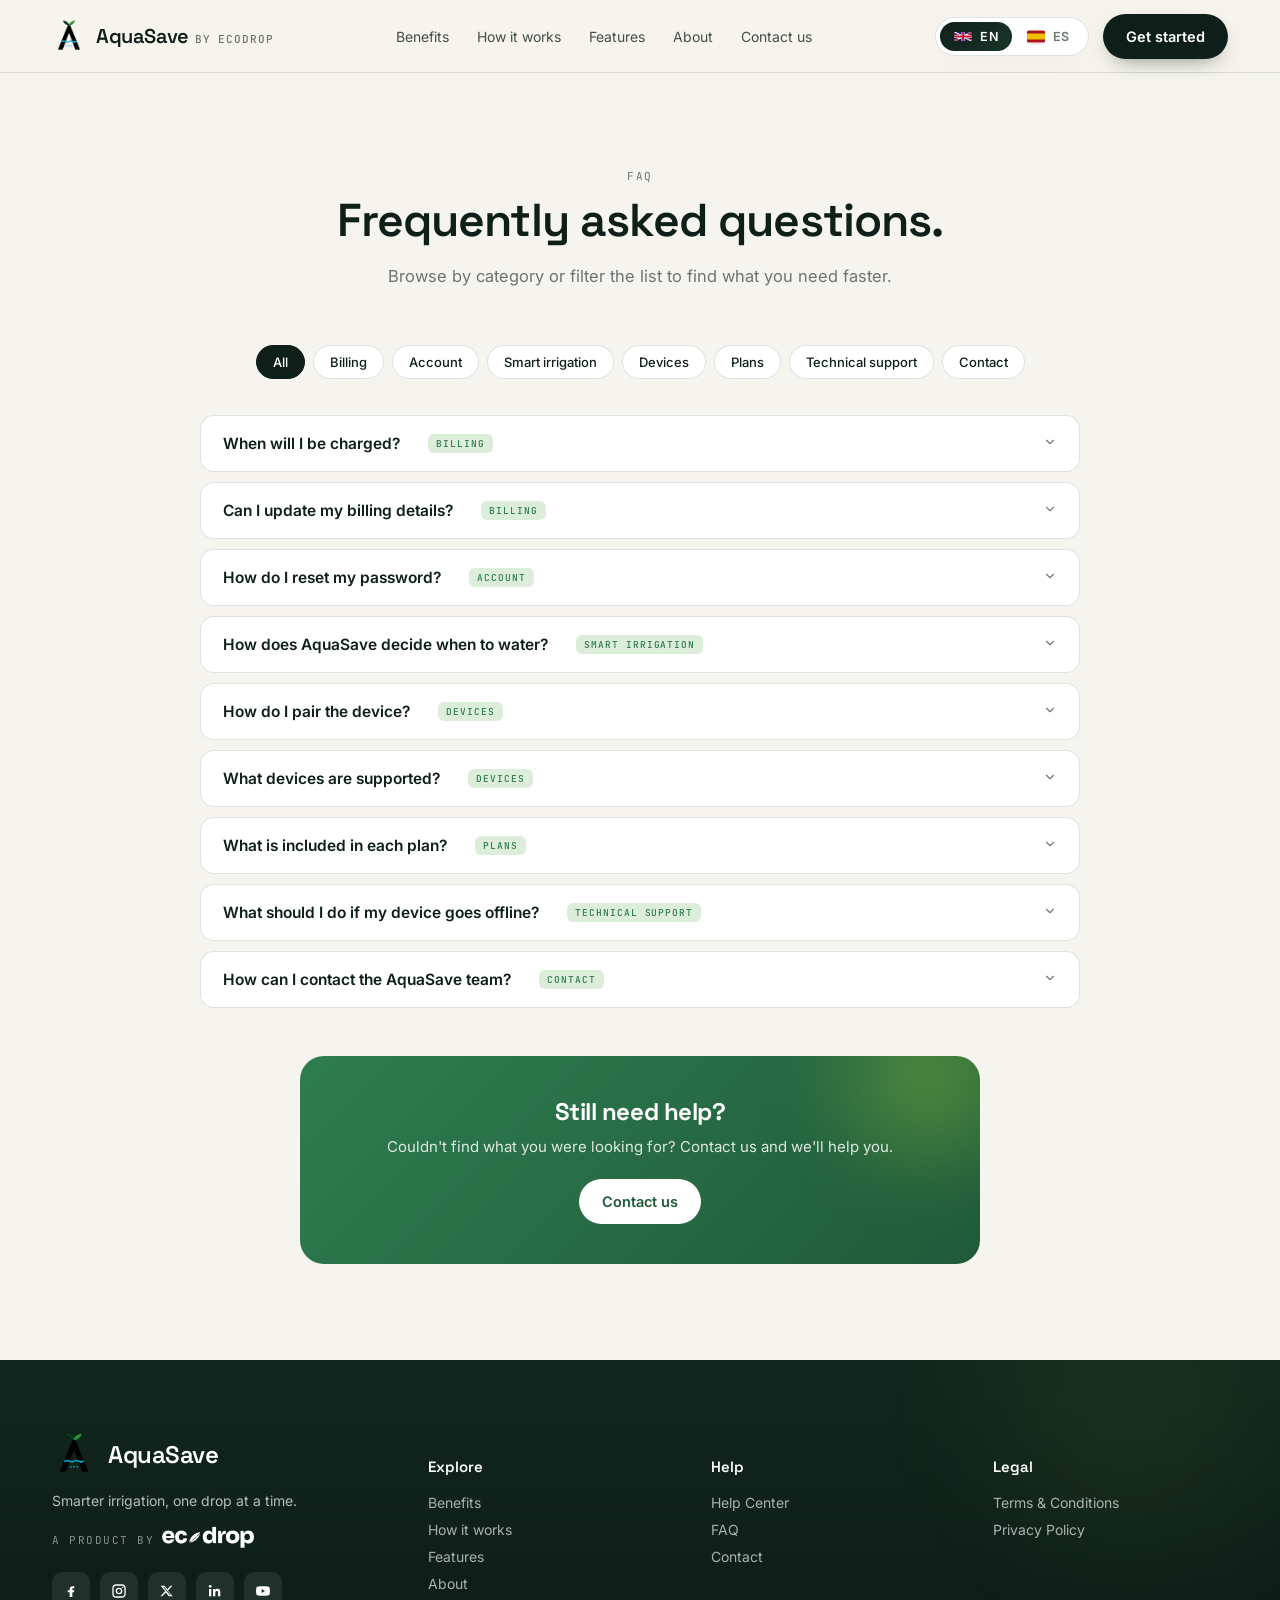
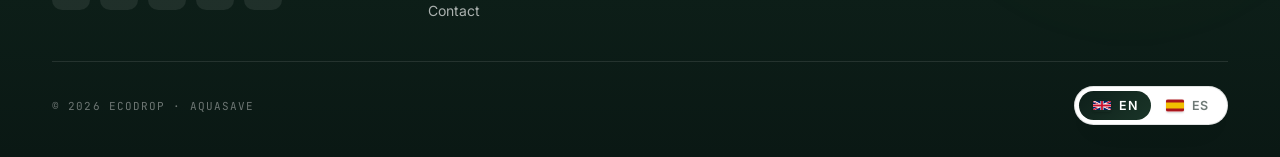
==== commit 1d9b524a: "fix: refine landing navigation and visuals" ====
--- a/faq.html
+++ b/faq.html
@@ -32,8 +32,7 @@
         <li><a href="index.html#how" data-i18n="nav_how">How it works</a></li>
         <li><a href="index.html#features" data-i18n="nav_features">Features</a></li>
         <li><a href="index.html#about" data-i18n="nav_about">About</a></li>
-        <li><a href="help.html" data-i18n="nav_help">Help</a></li>
-        <li><a href="faq.html" data-i18n="nav_faq">FAQ</a></li>
+        <li><a href="index.html#contact" data-i18n="nav_contact">Contact us</a></li>
       </ul>
       <div class="nav-actions">
         <div class="lang" id="langToggle" role="group" aria-label="Language">
@@ -255,7 +254,7 @@
             <li><a href="index.html#how" data-i18n="nav_how">How it works</a></li>
             <li><a href="index.html#features" data-i18n="nav_features">Features</a></li>
             <li><a href="index.html#about" data-i18n="nav_about">About</a></li>
-            <li><a href="index.html#contact" data-i18n="nav_contact">Contact</a></li>
+            <li><a href="index.html#contact" data-i18n="foot_contact_us">Contact</a></li>
           </ul>
         </div>
         <div class="foot-col">
@@ -366,4 +365,4 @@
   <script src="public/assets/scripts/script.js"></script>
 </body>
 
-</html>+</html>
--- a/public/assets/styles/style.css
+++ b/public/assets/styles/style.css
@@ -703,6 +703,8 @@
   text-align: left;
   position: relative;
   overflow: hidden;
+  display: flex;
+  flex-direction: column;
   transition: transform .3s ease, box-shadow .3s ease
 }
 
@@ -729,11 +731,12 @@
 
 .step p {
   color: var(--muted);
-  font-size: 14.5px
+  font-size: 14.5px;
+  margin-bottom: 24px
 }
 
 .step .vis {
-  margin-top: 24px;
+  margin-top: auto;
   height: 140px;
   border-radius: 16px;
   background: linear-gradient(135deg, var(--paper-2), #fff);
@@ -995,6 +998,14 @@
   height: 24px;
   opacity: .75;
   background: linear-gradient(135deg, #cdee70, #3a8c5a)
+}
+
+.a-leaf.corner {
+  right: var(--cx, 28px);
+  bottom: var(--cy, 24px);
+  animation: cornerLeafBreeze ease-in-out infinite;
+  transform: rotate(var(--rot, -24deg));
+  transform-origin: 20% 80%
 }
 
 @keyframes ecoWind {
@@ -2149,4 +2160,23 @@
 
 .about-card .badge {
   display: none !important
-}+}
+
+@keyframes cornerLeafBreeze {
+
+  0%,
+  100% {
+    transform: translate(0, 0) rotate(var(--rot, -24deg));
+    opacity: .28
+  }
+
+  45% {
+    transform: translate(-16px, -8px) rotate(calc(var(--rot, -24deg) + 18deg));
+    opacity: .78
+  }
+
+  70% {
+    transform: translate(-6px, -16px) rotate(calc(var(--rot, -24deg) - 10deg));
+    opacity: .52
+  }
+}
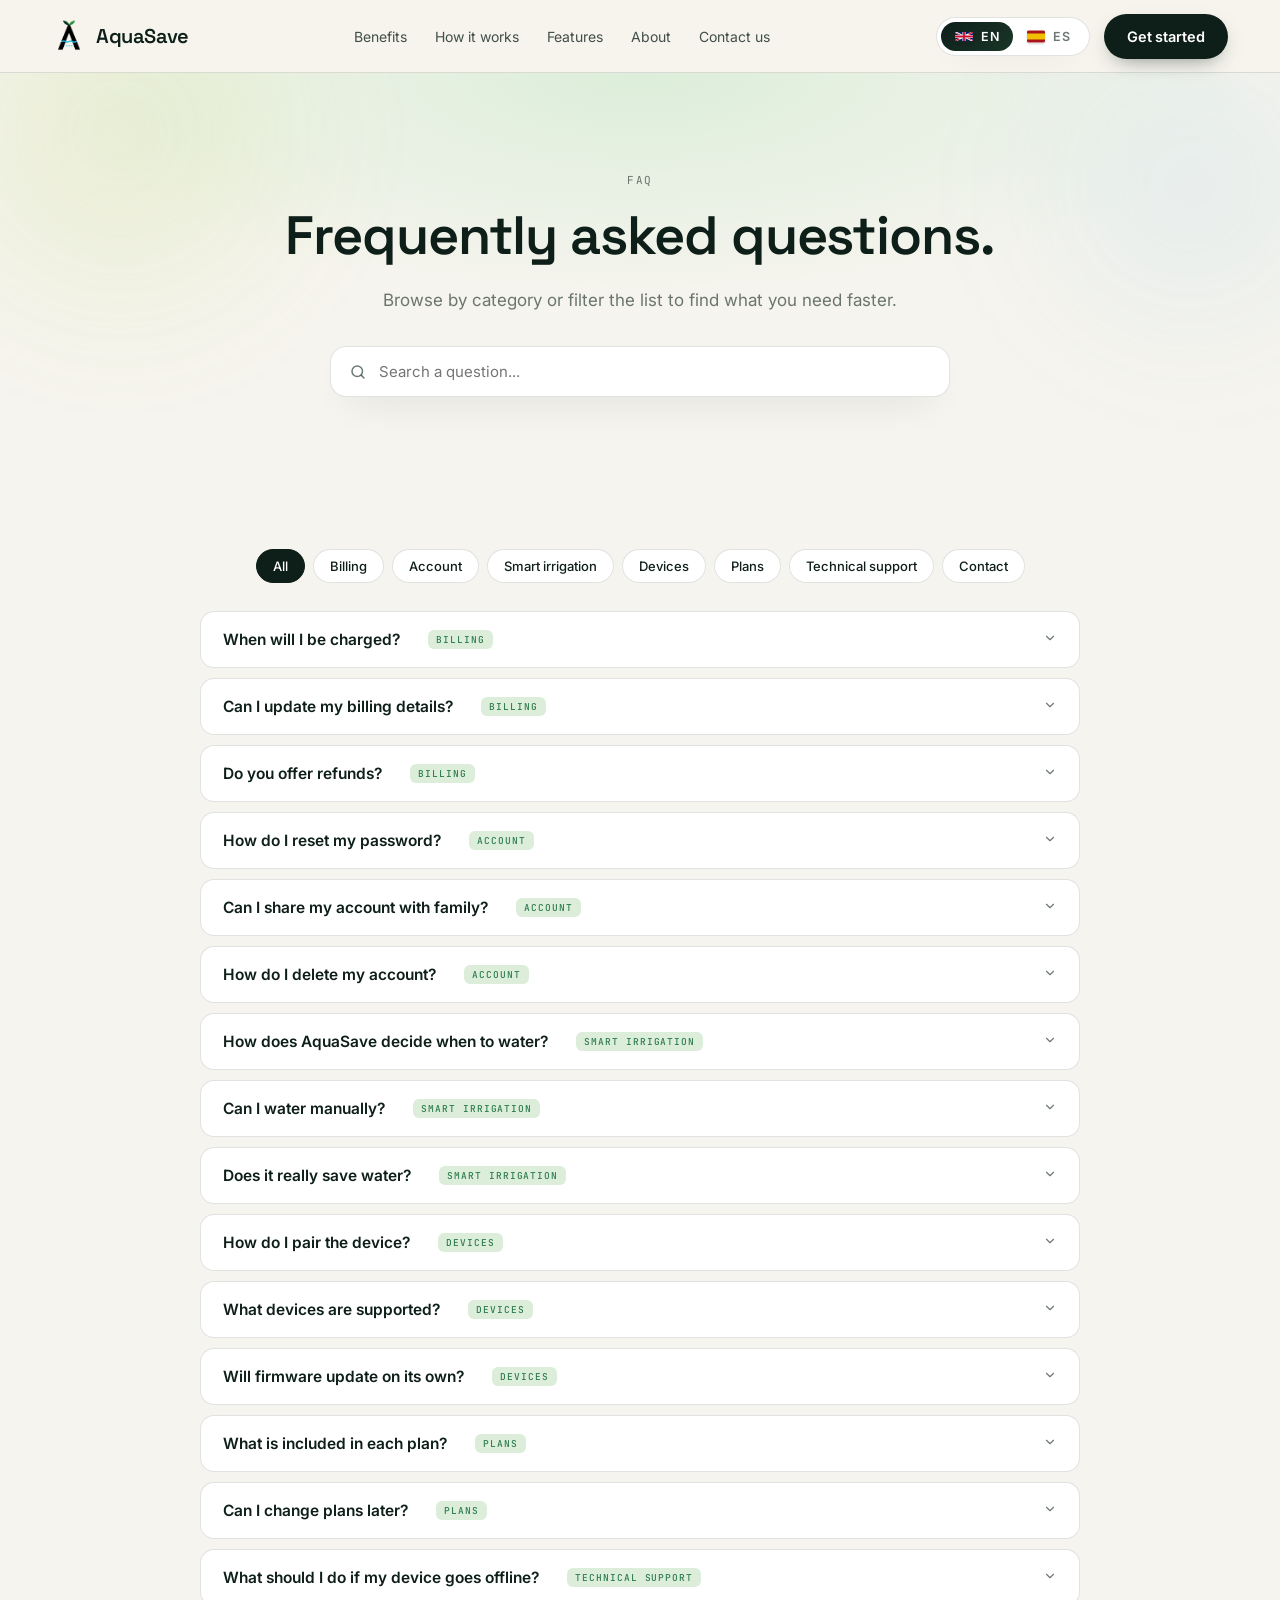
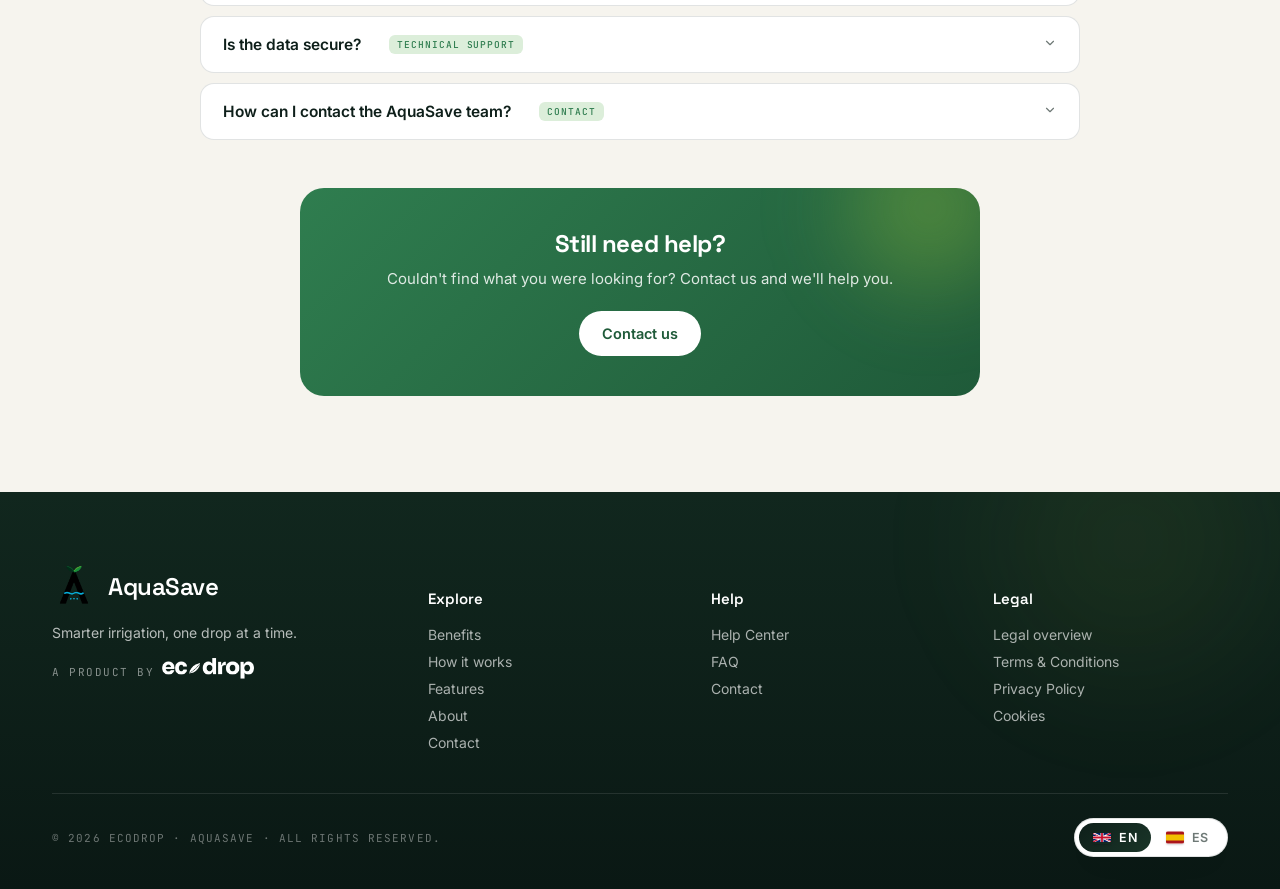
==== commit 5b2a7bef: "feat: enhance landing visuals and support pages" ====
--- a/faq.html
+++ b/faq.html
@@ -5,13 +5,13 @@
   <meta charset="utf-8" />
   <title>AquaSave - FAQ</title>
   <meta name="viewport" content="width=device-width,initial-scale=1" />
-  <link rel="icon" type="image/png" href="public/assets/images/AquaSaveLogo.PNG" />
+  <link rel="icon" type="image/png" href="./public/assets/images/AquaSaveLogo.PNG?v=20260508" />
   <link rel="preconnect" href="https://fonts.googleapis.com" />
   <link rel="preconnect" href="https://fonts.gstatic.com" crossorigin />
   <link
     href="https://fonts.googleapis.com/css2?family=Inter:wght@400;500;600;700&family=Space+Grotesk:wght@500;600;700&family=JetBrains+Mono:wght@400;500&display=swap"
     rel="stylesheet" />
-  <link rel="stylesheet" href="public/assets/styles/style.css" />
+  <link rel="stylesheet" href="./public/assets/styles/style.css?v=20260509" />
 </head>
 
 <body>
@@ -20,14 +20,13 @@
     <div class="container inner">
       <a href="index.html" class="brand" aria-label="AquaSave home">
         <span class="lockup">
-          <img class="logo" src="public/assets/images/AquaSaveLogo.PNG" alt="AquaSave" />
+          <img class="logo" src="./public/assets/images/AquaSaveLogo.PNG" alt="AquaSave" width="34" height="34" />
           <span class="name">
             <span>AquaSave</span>
-            <span class="by">by EcoDrop</span>
           </span>
         </span>
       </a>
-      <ul>
+      <ul class="nav-links">
         <li><a href="index.html#benefits" data-i18n="nav_benefits">Benefits</a></li>
         <li><a href="index.html#how" data-i18n="nav_how">How it works</a></li>
         <li><a href="index.html#features" data-i18n="nav_features">Features</a></li>
@@ -67,19 +66,64 @@
             ES
           </button>
         </div>
-        <a href="index.html#cta" class="btn btn-primary" data-i18n="nav_cta">Get started</a>
-      </div>
+        <a href="index.html#cta" class="btn btn-primary nav-cta" data-i18n="nav_cta">Get started</a>
+      </div>
+      <button class="nav-toggle" id="navToggle" aria-label="Toggle menu" aria-expanded="false" aria-controls="mobileMenu">
+        <span class="bar"></span>
+        <span class="bar"></span>
+        <span class="bar"></span>
+      </button>
     </div>
   </nav>
 
+  <div class="mobile-backdrop" id="mobileBackdrop" aria-hidden="true"></div>
+  <aside class="mobile-menu" id="mobileMenu" aria-hidden="true">
+    <div class="mobile-menu-head">
+      <span class="mobile-menu-brand">
+        <img src="./public/assets/images/AquaSaveLogo.PNG" alt="" />
+        <span>AquaSave</span>
+      </span>
+      <button class="mobile-menu-close" id="mobileMenuClose" aria-label="Close menu">
+        <svg width="18" height="18" viewBox="0 0 24 24" fill="none">
+          <path d="M5 5 l14 14 M19 5 l-14 14" stroke="currentColor" stroke-width="2" stroke-linecap="round" />
+        </svg>
+      </button>
+    </div>
+    <ul class="mobile-nav">
+      <li><a href="index.html#benefits" data-i18n="nav_benefits">Benefits</a></li>
+      <li><a href="index.html#how" data-i18n="nav_how">How it works</a></li>
+      <li><a href="index.html#features" data-i18n="nav_features">Features</a></li>
+      <li><a href="index.html#about" data-i18n="nav_about">About</a></li>
+      <li><a href="help.html" data-i18n="foot_help_center">Help Center</a></li>
+      <li><a href="index.html#contact" data-i18n="nav_contact">Contact us</a></li>
+    </ul>
+    <div class="mobile-actions">
+      <a href="index.html#cta" class="btn btn-primary mobile-cta" data-i18n="nav_cta">Get started</a>
+    </div>
+  </aside>
+
+  <section class="faq-hero">
+    <div class="container">
+      <div class="reveal">
+        <div class="mono" data-i18n="faq_eyebrow">FAQ</div>
+        <h1 data-i18n="faq_title">Frequently asked questions.</h1>
+        <p class="lead" data-i18n="faq_lead">Browse by category or filter the list to find what you need faster.</p>
+        <div class="help-search-shell reveal" data-delay="120">
+          <div class="help-search">
+            <svg width="18" height="18" viewBox="0 0 24 24" fill="none" aria-hidden="true">
+              <circle cx="11" cy="11" r="7" stroke="currentColor" stroke-width="2" />
+              <path d="M20 20 l-3.5 -3.5" stroke="currentColor" stroke-width="2" stroke-linecap="round" />
+            </svg>
+            <input type="search" id="faqSearch" data-i18n-placeholder="faq_search_ph"
+              placeholder="Search a question..." aria-label="Search FAQ" />
+          </div>
+        </div>
+      </div>
+    </div>
+  </section>
 
   <section class="s faq-section" id="faq">
     <div class="container">
-      <div class="section-head reveal">
-        <div class="mono" data-i18n="faq_eyebrow">FAQ</div>
-        <h2 data-i18n="faq_title">Frequently asked questions.</h2>
-        <p data-i18n="faq_lead">Browse by category or filter the list to find what you need faster.</p>
-      </div>
       <div class="faq-filters reveal" id="faqFilters">
         <button class="is-active" data-filter="all" data-i18n="faq_all">All</button>
         <button data-filter="billing" data-i18n="faq_billing">Billing</button>
@@ -91,114 +135,145 @@
         <button data-filter="contact" data-i18n="faq_contact">Contact</button>
       </div>
       <div class="faq-list" id="faqList">
+        <div class="faq-item" data-cat="billing" id="billing">
+          <button class="faq-q"><span data-i18n="faq_q1">When will I be charged?</span><span class="tag" data-i18n="faq_billing">Billing</span><span class="chev"><svg width="14" height="14" viewBox="0 0 24 24" fill="none">
+                <path d="M6 9 l6 6 l6 -6" stroke="currentColor" stroke-width="2" stroke-linecap="round" stroke-linejoin="round" />
+              </svg></span></button>
+          <div class="faq-a">
+            <div class="faq-a-inner" data-i18n="faq_a1">Charges follow the billing cycle for the plan you selected. You'll always see the renewal date and payment status in your account area.</div>
+          </div>
+        </div>
         <div class="faq-item" data-cat="billing">
-          <button class="faq-q"><span data-i18n="faq_q1">When will I be charged?</span><span class="tag"
-              data-i18n="faq_billing">Billing</span><span class="chev"><svg width="14" height="14" viewBox="0 0 24 24"
-                fill="none">
-                <path d="M6 9 l6 6 l6 -6" stroke="currentColor" stroke-width="2" stroke-linecap="round"
-                  stroke-linejoin="round" />
-              </svg></span></button>
-          <div class="faq-a">
-            <div class="faq-a-inner" data-i18n="faq_a1">Charges follow the billing cycle for the plan you selected.
-              You'll always see the renewal date and payment status in your account area.</div>
+          <button class="faq-q"><span data-i18n="faq_q2">Can I update my billing details?</span><span class="tag" data-i18n="faq_billing">Billing</span><span class="chev"><svg width="14" height="14" viewBox="0 0 24 24" fill="none">
+                <path d="M6 9 l6 6 l6 -6" stroke="currentColor" stroke-width="2" stroke-linecap="round" stroke-linejoin="round" />
+              </svg></span></button>
+          <div class="faq-a">
+            <div class="faq-a-inner" data-i18n="faq_a2">Yes. You can change your billing information, payment method, and invoice details from your account settings.</div>
           </div>
         </div>
         <div class="faq-item" data-cat="billing">
-          <button class="faq-q"><span data-i18n="faq_q2">Can I update my billing details?</span><span class="tag"
-              data-i18n="faq_billing">Billing</span><span class="chev"><svg width="14" height="14" viewBox="0 0 24 24"
-                fill="none">
-                <path d="M6 9 l6 6 l6 -6" stroke="currentColor" stroke-width="2" stroke-linecap="round"
-                  stroke-linejoin="round" />
-              </svg></span></button>
-          <div class="faq-a">
-            <div class="faq-a-inner" data-i18n="faq_a2">Yes. You can change your billing information, payment method,
-              and invoice details from your account settings.</div>
+          <button class="faq-q"><span data-i18n="faq_q10">Do you offer refunds?</span><span class="tag" data-i18n="faq_billing">Billing</span><span class="chev"><svg width="14" height="14" viewBox="0 0 24 24" fill="none">
+                <path d="M6 9 l6 6 l6 -6" stroke="currentColor" stroke-width="2" stroke-linecap="round" stroke-linejoin="round" />
+              </svg></span></button>
+          <div class="faq-a">
+            <div class="faq-a-inner" data-i18n="faq_a10">If you are not satisfied within the first 14 days of a paid plan, contact us and we'll help process a refund. After that we'll happily prorate cancellations until the end of the period.</div>
+          </div>
+        </div>
+        <div class="faq-item" data-cat="account" id="account">
+          <button class="faq-q"><span data-i18n="faq_q3">How do I reset my password?</span><span class="tag" data-i18n="faq_account">Account</span><span class="chev"><svg width="14" height="14" viewBox="0 0 24 24" fill="none">
+                <path d="M6 9 l6 6 l6 -6" stroke="currentColor" stroke-width="2" stroke-linecap="round" stroke-linejoin="round" />
+              </svg></span></button>
+          <div class="faq-a">
+            <div class="faq-a-inner" data-i18n="faq_a3">Use the forgot-password option on the sign-in screen. We'll send you a secure link so you can choose a new password.</div>
           </div>
         </div>
         <div class="faq-item" data-cat="account">
-          <button class="faq-q"><span data-i18n="faq_q3">How do I reset my password?</span><span class="tag"
-              data-i18n="faq_account">Account</span><span class="chev"><svg width="14" height="14" viewBox="0 0 24 24"
-                fill="none">
-                <path d="M6 9 l6 6 l6 -6" stroke="currentColor" stroke-width="2" stroke-linecap="round"
-                  stroke-linejoin="round" />
-              </svg></span></button>
-          <div class="faq-a">
-            <div class="faq-a-inner" data-i18n="faq_a3">Use the forgot-password option on the sign-in screen. We'll send
-              you a secure link so you can choose a new password.</div>
+          <button class="faq-q"><span data-i18n="faq_q11">Can I share my account with family?</span><span class="tag" data-i18n="faq_account">Account</span><span class="chev"><svg width="14" height="14" viewBox="0 0 24 24" fill="none">
+                <path d="M6 9 l6 6 l6 -6" stroke="currentColor" stroke-width="2" stroke-linecap="round" stroke-linejoin="round" />
+              </svg></span></button>
+          <div class="faq-a">
+            <div class="faq-a-inner" data-i18n="faq_a11">Yes. From your settings you can invite household members so everyone can monitor and control irrigation, with their own login.</div>
+          </div>
+        </div>
+        <div class="faq-item" data-cat="account">
+          <button class="faq-q"><span data-i18n="faq_q12">How do I delete my account?</span><span class="tag" data-i18n="faq_account">Account</span><span class="chev"><svg width="14" height="14" viewBox="0 0 24 24" fill="none">
+                <path d="M6 9 l6 6 l6 -6" stroke="currentColor" stroke-width="2" stroke-linecap="round" stroke-linejoin="round" />
+              </svg></span></button>
+          <div class="faq-a">
+            <div class="faq-a-inner" data-i18n="faq_a12">From your account settings, choose Delete account. We'll send a confirmation email and wipe your data after a short grace period.</div>
+          </div>
+        </div>
+        <div class="faq-item" data-cat="irrigation" id="irrigation">
+          <button class="faq-q"><span data-i18n="faq_q4">How does AquaSave decide when to water?</span><span class="tag" data-i18n="faq_irrigation">Smart irrigation</span><span class="chev"><svg width="14" height="14" viewBox="0 0 24 24" fill="none">
+                <path d="M6 9 l6 6 l6 -6" stroke="currentColor" stroke-width="2" stroke-linecap="round" stroke-linejoin="round" />
+              </svg></span></button>
+          <div class="faq-a">
+            <div class="faq-a-inner" data-i18n="faq_a4">AquaSave combines soil readings, watering rules, and local weather context so irrigation runs only when conditions actually call for it.</div>
           </div>
         </div>
         <div class="faq-item" data-cat="irrigation">
-          <button class="faq-q"><span data-i18n="faq_q4">How does AquaSave decide when to water?</span><span class="tag"
-              data-i18n="faq_irrigation">Smart irrigation</span><span class="chev"><svg width="14" height="14"
-                viewBox="0 0 24 24" fill="none">
-                <path d="M6 9 l6 6 l6 -6" stroke="currentColor" stroke-width="2" stroke-linecap="round"
-                  stroke-linejoin="round" />
-              </svg></span></button>
-          <div class="faq-a">
-            <div class="faq-a-inner" data-i18n="faq_a4">AquaSave combines soil readings, watering rules, and local
-              weather context so irrigation runs only when conditions actually call for it.</div>
+          <button class="faq-q"><span data-i18n="faq_q13">Can I water manually?</span><span class="tag" data-i18n="faq_irrigation">Smart irrigation</span><span class="chev"><svg width="14" height="14" viewBox="0 0 24 24" fill="none">
+                <path d="M6 9 l6 6 l6 -6" stroke="currentColor" stroke-width="2" stroke-linecap="round" stroke-linejoin="round" />
+              </svg></span></button>
+          <div class="faq-a">
+            <div class="faq-a-inner" data-i18n="faq_a13">Always. Tap the manual cycle button in the app for an immediate run, set a custom duration, or pause automation while you tend the garden yourself.</div>
+          </div>
+        </div>
+        <div class="faq-item" data-cat="irrigation">
+          <button class="faq-q"><span data-i18n="faq_q14">Does it really save water?</span><span class="tag" data-i18n="faq_irrigation">Smart irrigation</span><span class="chev"><svg width="14" height="14" viewBox="0 0 24 24" fill="none">
+                <path d="M6 9 l6 6 l6 -6" stroke="currentColor" stroke-width="2" stroke-linecap="round" stroke-linejoin="round" />
+              </svg></span></button>
+          <div class="faq-a">
+            <div class="faq-a-inner" data-i18n="faq_a14">Yes. By only running cycles when the soil really needs them and skipping them when rain is forecast, most users see a clear drop in their water usage from the first month.</div>
+          </div>
+        </div>
+        <div class="faq-item" data-cat="devices" id="devices">
+          <button class="faq-q"><span data-i18n="faq_q5">How do I pair the device?</span><span class="tag" data-i18n="faq_devices">Devices</span><span class="chev"><svg width="14" height="14" viewBox="0 0 24 24" fill="none">
+                <path d="M6 9 l6 6 l6 -6" stroke="currentColor" stroke-width="2" stroke-linecap="round" stroke-linejoin="round" />
+              </svg></span></button>
+          <div class="faq-a">
+            <div class="faq-a-inner" data-i18n="faq_a5">Open the app, choose add device, and follow the guided pairing steps. Keep the device powered and close to your router during setup.</div>
           </div>
         </div>
         <div class="faq-item" data-cat="devices">
-          <button class="faq-q"><span data-i18n="faq_q5">How do I pair the device?</span><span class="tag"
-              data-i18n="faq_devices">Devices</span><span class="chev"><svg width="14" height="14" viewBox="0 0 24 24"
-                fill="none">
-                <path d="M6 9 l6 6 l6 -6" stroke="currentColor" stroke-width="2" stroke-linecap="round"
-                  stroke-linejoin="round" />
-              </svg></span></button>
-          <div class="faq-a">
-            <div class="faq-a-inner" data-i18n="faq_a5">Open the app, choose add device, and follow the guided pairing
-              steps. Keep the device powered and close to your router during setup.</div>
+          <button class="faq-q"><span data-i18n="faq_q6">What devices are supported?</span><span class="tag" data-i18n="faq_devices">Devices</span><span class="chev"><svg width="14" height="14" viewBox="0 0 24 24" fill="none">
+                <path d="M6 9 l6 6 l6 -6" stroke="currentColor" stroke-width="2" stroke-linecap="round" stroke-linejoin="round" />
+              </svg></span></button>
+          <div class="faq-a">
+            <div class="faq-a-inner" data-i18n="faq_a6">AquaSave is designed for the EcoDrop smart irrigation device and its supported sensor accessories. Compatibility details appear during onboarding.</div>
           </div>
         </div>
         <div class="faq-item" data-cat="devices">
-          <button class="faq-q"><span data-i18n="faq_q6">What devices are supported?</span><span class="tag"
-              data-i18n="faq_devices">Devices</span><span class="chev"><svg width="14" height="14" viewBox="0 0 24 24"
-                fill="none">
-                <path d="M6 9 l6 6 l6 -6" stroke="currentColor" stroke-width="2" stroke-linecap="round"
-                  stroke-linejoin="round" />
-              </svg></span></button>
-          <div class="faq-a">
-            <div class="faq-a-inner" data-i18n="faq_a6">AquaSave is designed for the EcoDrop smart irrigation device and
-              its supported sensor accessories. Compatibility details appear during onboarding.</div>
+          <button class="faq-q"><span data-i18n="faq_q15">Will firmware update on its own?</span><span class="tag" data-i18n="faq_devices">Devices</span><span class="chev"><svg width="14" height="14" viewBox="0 0 24 24" fill="none">
+                <path d="M6 9 l6 6 l6 -6" stroke="currentColor" stroke-width="2" stroke-linecap="round" stroke-linejoin="round" />
+              </svg></span></button>
+          <div class="faq-a">
+            <div class="faq-a-inner" data-i18n="faq_a15">Yes. Devices update during quiet hours, while the system is idle. Each update includes release notes you can review from the app.</div>
+          </div>
+        </div>
+        <div class="faq-item" data-cat="plans" id="plans">
+          <button class="faq-q"><span data-i18n="faq_q7">What is included in each plan?</span><span class="tag" data-i18n="faq_plans">Plans</span><span class="chev"><svg width="14" height="14" viewBox="0 0 24 24" fill="none">
+                <path d="M6 9 l6 6 l6 -6" stroke="currentColor" stroke-width="2" stroke-linecap="round" stroke-linejoin="round" />
+              </svg></span></button>
+          <div class="faq-a">
+            <div class="faq-a-inner" data-i18n="faq_a7">Plans can include different levels of automation, device capacity, reporting, and support. The plan details page compares them side by side.</div>
           </div>
         </div>
         <div class="faq-item" data-cat="plans">
-          <button class="faq-q"><span data-i18n="faq_q7">What is included in each plan?</span><span class="tag"
-              data-i18n="faq_plans">Plans</span><span class="chev"><svg width="14" height="14" viewBox="0 0 24 24"
-                fill="none">
-                <path d="M6 9 l6 6 l6 -6" stroke="currentColor" stroke-width="2" stroke-linecap="round"
-                  stroke-linejoin="round" />
-              </svg></span></button>
-          <div class="faq-a">
-            <div class="faq-a-inner" data-i18n="faq_a7">Plans can include different levels of automation, device
-              capacity, reporting, and support. The plan details page compares them side by side.</div>
+          <button class="faq-q"><span data-i18n="faq_q16">Can I change plans later?</span><span class="tag" data-i18n="faq_plans">Plans</span><span class="chev"><svg width="14" height="14" viewBox="0 0 24 24" fill="none">
+                <path d="M6 9 l6 6 l6 -6" stroke="currentColor" stroke-width="2" stroke-linecap="round" stroke-linejoin="round" />
+              </svg></span></button>
+          <div class="faq-a">
+            <div class="faq-a-inner" data-i18n="faq_a16">Anytime. Upgrade and the change applies right away; downgrade and it kicks in at the next renewal so you keep what you paid for.</div>
+          </div>
+        </div>
+        <div class="faq-item" data-cat="support" id="support">
+          <button class="faq-q"><span data-i18n="faq_q8">What should I do if my device goes offline?</span><span class="tag" data-i18n="faq_support">Technical support</span><span class="chev"><svg width="14" height="14" viewBox="0 0 24 24" fill="none">
+                <path d="M6 9 l6 6 l6 -6" stroke="currentColor" stroke-width="2" stroke-linecap="round" stroke-linejoin="round" />
+              </svg></span></button>
+          <div class="faq-a">
+            <div class="faq-a-inner" data-i18n="faq_a8">First check power, Wi-Fi signal, and device status in the app. If it stays offline, restart the device and contact support so we can help you diagnose it.</div>
           </div>
         </div>
         <div class="faq-item" data-cat="support">
-          <button class="faq-q"><span data-i18n="faq_q8">What should I do if my device goes offline?</span><span
-              class="tag" data-i18n="faq_support">Technical support</span><span class="chev"><svg width="14" height="14"
-                viewBox="0 0 24 24" fill="none">
-                <path d="M6 9 l6 6 l6 -6" stroke="currentColor" stroke-width="2" stroke-linecap="round"
-                  stroke-linejoin="round" />
-              </svg></span></button>
-          <div class="faq-a">
-            <div class="faq-a-inner" data-i18n="faq_a8">First check power, Wi-Fi signal, and device status in the app.
-              If it stays offline, restart the device and contact support so we can help you diagnose it.</div>
-          </div>
-        </div>
-        <div class="faq-item" data-cat="contact">
-          <button class="faq-q"><span data-i18n="faq_q9">How can I contact the AquaSave team?</span><span class="tag"
-              data-i18n="faq_contact">Contact</span><span class="chev"><svg width="14" height="14" viewBox="0 0 24 24"
-                fill="none">
-                <path d="M6 9 l6 6 l6 -6" stroke="currentColor" stroke-width="2" stroke-linecap="round"
-                  stroke-linejoin="round" />
-              </svg></span></button>
-          <div class="faq-a">
-            <div class="faq-a-inner" data-i18n="faq_a9">Use the contact form on the main site and tell us what you need.
-              We'll route your message to the right person and get back to you.</div>
-          </div>
-        </div>
+          <button class="faq-q"><span data-i18n="faq_q17">Is the data secure?</span><span class="tag" data-i18n="faq_support">Technical support</span><span class="chev"><svg width="14" height="14" viewBox="0 0 24 24" fill="none">
+                <path d="M6 9 l6 6 l6 -6" stroke="currentColor" stroke-width="2" stroke-linecap="round" stroke-linejoin="round" />
+              </svg></span></button>
+          <div class="faq-a">
+            <div class="faq-a-inner" data-i18n="faq_a17">Yes. Connections between the device, the app, and our servers are encrypted, and your sensor data is never sold or used for advertising.</div>
+          </div>
+        </div>
+        <div class="faq-item" data-cat="contact" id="using">
+          <button class="faq-q"><span data-i18n="faq_q9">How can I contact the AquaSave team?</span><span class="tag" data-i18n="faq_contact">Contact</span><span class="chev"><svg width="14" height="14" viewBox="0 0 24 24" fill="none">
+                <path d="M6 9 l6 6 l6 -6" stroke="currentColor" stroke-width="2" stroke-linecap="round" stroke-linejoin="round" />
+              </svg></span></button>
+          <div class="faq-a">
+            <div class="faq-a-inner" data-i18n="faq_a9">Use the contact form on the main site and tell us what you need. We'll route your message to the right person and get back to you.</div>
+          </div>
+        </div>
+      </div>
+      <div class="faq-empty" id="faqEmpty" hidden>
+        <p data-i18n="faq_empty">No questions match your search. Try different keywords or contact us.</p>
       </div>
       <div class="still-help reveal">
         <h3 data-i18n="still_t">Still need help?</h3>
@@ -211,40 +286,15 @@
   <footer>
     <div class="container">
       <div class="foot-grid">
-        <div class="foot-brand">
+        <div class="foot-brand foot-brand-block">
           <div class="foot-lockup">
-            <img src="public/assets/images/AquaSaveLogo.PNG" alt="AquaSave" />
+            <img src="./public/assets/images/AquaSaveLogo.PNG" alt="AquaSave" width="44" height="44" />
             <span class="name">AquaSave</span>
           </div>
           <p class="foot-slogan" data-i18n="foot_slogan">Smarter irrigation, one drop at a time.</p>
           <div class="foot-by">
             <span data-i18n="foot_by">A product by</span>
-            <img src="public/assets/images/EcoDropLogo.PNG" alt="EcoDrop" />
-          </div>
-          <div class="socials" aria-label="Social media">
-            <a href="#" aria-label="Facebook"><svg width="16" height="16" viewBox="0 0 24 24" fill="currentColor">
-                <path
-                  d="M14 21 v-7 h2.5 l.5 -3 H 14 V 9.2 c 0 -.9 .3 -1.5 1.5 -1.5 H 17 V 5 c -.3 0 -1.4 -.1 -2.5 -.1 c -2.5 0 -4.5 1.5 -4.5 4.3 V 11 H 7 v 3 h 3 v 7 z" />
-              </svg></a>
-            <a href="#" aria-label="Instagram"><svg width="16" height="16" viewBox="0 0 24 24" fill="none">
-                <rect x="3" y="3" width="18" height="18" rx="5" stroke="currentColor" stroke-width="2" />
-                <circle cx="12" cy="12" r="4" stroke="currentColor" stroke-width="2" />
-                <circle cx="17.5" cy="6.5" r="1" fill="currentColor" />
-              </svg></a>
-            <a href="#" aria-label="X"><svg width="14" height="14" viewBox="0 0 24 24" fill="currentColor">
-                <path
-                  d="M18 3 h3 l-7.5 8.6 L 22 21 h-7 l-5 -6.5 L 4 21 H 1 l 8 -9.2 L 1 3 h 7 l 4.5 6 z M 16.7 19 h 1.7 L 7.4 5 H 5.6 z" />
-              </svg></a>
-            <a href="#" aria-label="LinkedIn"><svg width="16" height="16" viewBox="0 0 24 24" fill="currentColor">
-                <rect x="3" y="9" width="3.5" height="11" />
-                <circle cx="4.75" cy="5" r="2" />
-                <path
-                  d="M9 9 h3.3 v1.6 c .8 -1.2 2.2 -1.9 3.7 -1.9 c 2.7 0 4 1.7 4 5 V 20 h-3.5 v-5.5 c 0 -1.6 -.6 -2.5 -1.9 -2.5 c -1.4 0 -2.1 1 -2.1 2.5 V 20 H 9 z" />
-              </svg></a>
-            <a href="#" aria-label="YouTube"><svg width="16" height="16" viewBox="0 0 24 24" fill="currentColor">
-                <path
-                  d="M22 8 c -.2 -1.7 -.9 -2.4 -2.5 -2.6 C 17.3 5 12 5 12 5 s -5.3 0 -7.5 .4 C 2.9 5.6 2.2 6.3 2 8 C 1.6 10.2 1.6 12 1.6 12 s 0 1.8 .4 4 c .2 1.7 .9 2.4 2.5 2.6 C 6.7 19 12 19 12 19 s 5.3 0 7.5 -.4 c 1.6 -.2 2.3 -.9 2.5 -2.6 c .4 -2.2 .4 -4 .4 -4 s 0 -1.8 -.4 -4 z M 10 15 V 9 l 5 3 z" />
-              </svg></a>
+            <img src="./public/assets/images/EcoDropLogo.PNG" alt="EcoDrop" width="92" height="28" />
           </div>
         </div>
         <div class="foot-col">
@@ -268,13 +318,15 @@
         <div class="foot-col">
           <h5 data-i18n="foot_legal">Legal</h5>
           <ul>
-            <li><button data-modal="terms" data-i18n="foot_terms">Terms &amp; Conditions</button></li>
-            <li><button data-modal="privacy" data-i18n="foot_privacy">Privacy Policy</button></li>
+            <li><a href="legal.html" data-i18n="foot_legal_index">Legal overview</a></li>
+            <li><a href="legal.html#terms" data-i18n="foot_terms">Terms &amp; Conditions</a></li>
+            <li><a href="legal.html#privacy" data-i18n="foot_privacy">Privacy Policy</a></li>
+            <li><a href="legal.html#cookies" data-i18n="foot_cookies">Cookies</a></li>
           </ul>
         </div>
       </div>
       <div class="foot-bottom">
-        <span class="foot-copy">© 2026 EcoDrop · AquaSave</span>
+        <span class="foot-copy" data-i18n="foot_copy">© 2026 EcoDrop · AquaSave · All rights reserved.</span>
         <div class="foot-bottom-right">
           <div class="lang foot-lang" role="group" aria-label="Footer language">
             <span class="pill" aria-hidden="true"></span>
@@ -313,56 +365,7 @@
     </div>
   </footer>
 
-  <div class="modal-backdrop" id="modal-terms" data-modal-id="terms">
-    <div class="modal" role="dialog" aria-modal="true">
-      <div class="modal-head">
-        <h3 data-i18n="terms_title">Terms &amp; Conditions</h3>
-        <button class="close" aria-label="Close">
-          <svg width="16" height="16" viewBox="0 0 24 24" fill="none">
-            <path d="M5 5 l14 14 M19 5 l-14 14" stroke="currentColor" stroke-width="2" stroke-linecap="round" />
-          </svg>
-        </button>
-      </div>
-      <h4 data-i18n="terms_h1">Use of the AquaSave website and app</h4>
-      <p data-i18n="terms_p1">By using the AquaSave website or app, you agree to use the service in a responsible way
-        and only for purposes related to monitoring and controlling your own irrigation setup.</p>
-      <h4 data-i18n="terms_h2">Informational purpose</h4>
-      <p data-i18n="terms_p2">The information shown in AquaSave is intended to support your irrigation decisions.
-        EcoDrop is not responsible for plant outcomes derived from those decisions.</p>
-      <h4 data-i18n="terms_h3">Product availability</h4>
-      <p data-i18n="terms_p3">AquaSave is in active development. EcoDrop does not guarantee final availability dates or
-        specific feature sets while the product evolves.</p>
-      <h4 data-i18n="terms_h4">Contact</h4>
-      <p data-i18n="terms_p4">Questions about these terms? Reach out through the contact form on this page.</p>
-    </div>
-  </div>
-
-  <div class="modal-backdrop" id="modal-privacy" data-modal-id="privacy">
-    <div class="modal" role="dialog" aria-modal="true">
-      <div class="modal-head">
-        <h3 data-i18n="priv_title">Privacy Policy</h3>
-        <button class="close" aria-label="Close">
-          <svg width="16" height="16" viewBox="0 0 24 24" fill="none">
-            <path d="M5 5 l14 14 M19 5 l-14 14" stroke="currentColor" stroke-width="2" stroke-linecap="round" />
-          </svg>
-        </button>
-      </div>
-      <h4 data-i18n="priv_h1">What we collect</h4>
-      <p data-i18n="priv_p1">We collect the basic information you submit through the contact form: name, email, and
-        message.</p>
-      <h4 data-i18n="priv_h2">How we use it</h4>
-      <p data-i18n="priv_p2">We use that information only to reply to your inquiry and follow up if needed. Nothing
-        more.</p>
-      <h4 data-i18n="priv_h3">No sale of personal data</h4>
-      <p data-i18n="priv_p3">EcoDrop does not sell, rent, or share your personal data with third parties for marketing.
-      </p>
-      <h4 data-i18n="priv_h4">Your privacy</h4>
-      <p data-i18n="priv_p4">We're committed to handling your information carefully and only for the purpose you shared
-        it for.</p>
-    </div>
-  </div>
-
-  <script src="public/assets/scripts/script.js"></script>
+  <script src="./public/assets/scripts/script.js?v=20260509"></script>
 </body>
 
 </html>
--- a/public/assets/styles/style.css
+++ b/public/assets/styles/style.css
@@ -20,7 +20,14 @@
 }
 
 html {
-  scroll-behavior: smooth
+  scroll-behavior: smooth;
+  scroll-padding-top: 88px
+}
+
+@media (max-width: 1000px) {
+  html {
+    scroll-padding-top: 76px
+  }
 }
 
 body {
@@ -44,12 +51,14 @@
   font-family: "Space Grotesk";
   letter-spacing: -0.02em;
   margin: 0;
-  color: var(--ink)
+  color: var(--ink);
+  text-wrap: balance
 }
 
 p {
   margin: 0;
-  line-height: 1.6
+  line-height: 1.6;
+  text-wrap: pretty
 }
 
 .container {
@@ -71,9 +80,16 @@
   position: sticky;
   top: 0;
   z-index: 50;
-  backdrop-filter: blur(14px);
-  background: rgba(246, 244, 238, .78);
-  border-bottom: 1px solid var(--rule)
+  backdrop-filter: blur(16px) saturate(140%);
+  -webkit-backdrop-filter: blur(16px) saturate(140%);
+  background: rgba(246, 244, 238, .72);
+  border-bottom: 1px solid var(--rule);
+  transition: box-shadow .25s ease, background .25s ease
+}
+
+nav.top.is-scrolled {
+  background: rgba(246, 244, 238, .88);
+  box-shadow: 0 6px 24px -16px rgba(14, 31, 26, .25)
 }
 
 nav.top .inner {
@@ -147,6 +163,205 @@
   display: flex;
   align-items: center;
   gap: 14px
+}
+
+/* Hamburger toggle (hidden on desktop) */
+.nav-toggle {
+  display: none;
+  width: 42px;
+  height: 42px;
+  border: 1px solid var(--rule);
+  background: #fff;
+  border-radius: 12px;
+  cursor: pointer;
+  padding: 0;
+  flex-direction: column;
+  align-items: center;
+  justify-content: center;
+  gap: 5px;
+  box-shadow: var(--shadow-soft);
+  transition: border-color .25s ease, box-shadow .25s ease;
+  flex-shrink: 0
+}
+
+.nav-toggle:hover {
+  border-color: var(--ink)
+}
+
+.nav-toggle .bar {
+  display: block;
+  width: 18px;
+  height: 2px;
+  background: var(--ink);
+  border-radius: 2px;
+  transition: transform .3s ease, opacity .25s ease
+}
+
+body.menu-open .nav-toggle .bar:nth-child(1) {
+  transform: translateY(7px) rotate(45deg)
+}
+
+body.menu-open .nav-toggle .bar:nth-child(2) {
+  opacity: 0
+}
+
+body.menu-open .nav-toggle .bar:nth-child(3) {
+  transform: translateY(-7px) rotate(-45deg)
+}
+
+/* Mobile side panel */
+.mobile-menu {
+  display: none;
+  flex-direction: column;
+  gap: 18px;
+  padding: calc(18px + env(safe-area-inset-top)) 24px calc(28px + env(safe-area-inset-bottom));
+  background: var(--paper);
+  position: fixed;
+  top: 0;
+  right: 0;
+  width: min(86vw, 340px);
+  height: 100vh;
+  height: 100dvh;
+  z-index: 60;
+  transform: translateX(105%);
+  transition: transform .38s cubic-bezier(.4, 0, .2, 1);
+  box-shadow: -24px 0 60px -10px rgba(14, 31, 26, .25);
+  overflow-y: auto;
+  -webkit-overflow-scrolling: touch;
+  border-left: 1px solid var(--rule)
+}
+
+.mobile-menu-head {
+  display: flex;
+  align-items: center;
+  justify-content: space-between;
+  padding-bottom: 14px;
+  border-bottom: 1px solid var(--rule);
+  margin-bottom: 4px
+}
+
+.mobile-menu-brand {
+  display: inline-flex;
+  align-items: center;
+  gap: 10px;
+  font-family: "Space Grotesk";
+  font-weight: 600;
+  font-size: 18px;
+  color: var(--ink)
+}
+
+.mobile-menu-brand img {
+  width: 28px;
+  height: 28px;
+  object-fit: contain
+}
+
+.mobile-menu-close {
+  width: 38px;
+  height: 38px;
+  border-radius: 10px;
+  background: var(--paper-2);
+  border: 1px solid var(--rule);
+  cursor: pointer;
+  display: flex;
+  align-items: center;
+  justify-content: center;
+  color: var(--ink);
+  transition: background .2s ease, border-color .2s ease
+}
+
+.mobile-menu-close:hover {
+  background: #fff;
+  border-color: var(--ink)
+}
+
+.mobile-menu .mobile-nav {
+  list-style: none;
+  margin: 0;
+  padding: 0;
+  display: flex;
+  flex-direction: column;
+  gap: 2px
+}
+
+.mobile-menu .mobile-nav a {
+  display: block;
+  padding: 14px 6px;
+  font-size: 16px;
+  font-weight: 500;
+  color: var(--ink);
+  border-bottom: 1px solid var(--rule);
+  transition: color .2s ease, padding .2s ease
+}
+
+.mobile-menu .mobile-nav a:hover {
+  color: var(--leaf);
+  padding-left: 12px
+}
+
+.mobile-menu .mobile-nav li:last-child a {
+  border-bottom: none
+}
+
+.mobile-menu .mobile-actions {
+  display: flex;
+  flex-direction: column;
+  align-items: stretch;
+  gap: 14px;
+  margin-top: auto;
+  padding-top: 8px
+}
+
+.mobile-menu .mobile-lang {
+  align-self: flex-start
+}
+
+.mobile-menu .mobile-cta {
+  width: 100%;
+  justify-content: center;
+  padding: 14px 22px
+}
+
+/* Backdrop overlay behind side panel, simple dark, full page */
+.mobile-backdrop {
+  display: none;
+  position: fixed;
+  inset: 0;
+  width: 100vw;
+  height: 100vh;
+  height: 100dvh;
+  background: rgba(0, 0, 0, .55);
+  opacity: 0;
+  pointer-events: none;
+  transition: opacity .28s ease;
+  z-index: 90
+}
+
+.mobile-menu {
+  z-index: 100
+}
+
+@media (max-width: 1000px) {
+  .mobile-menu {
+    display: flex
+  }
+
+  .mobile-backdrop {
+    display: block
+  }
+}
+
+body.menu-open .mobile-menu {
+  transform: translateX(0)
+}
+
+body.menu-open .mobile-backdrop {
+  opacity: 1;
+  pointer-events: auto
+}
+
+body.menu-open {
+  overflow: hidden
 }
 
 /* Pretty language toggle with flags */
@@ -227,7 +442,9 @@
   border: 1px solid transparent;
   cursor: pointer;
   transition: transform .25s ease, box-shadow .25s ease, background .25s ease;
-  font-family: inherit
+  font-family: inherit;
+  white-space: nowrap;
+  letter-spacing: -.005em
 }
 
 .btn-primary {
@@ -290,36 +507,36 @@
 .orb {
   position: absolute;
   border-radius: 50%;
-  filter: blur(60px);
-  opacity: .55;
+  filter: blur(70px);
+  opacity: .5;
   animation: floatOrb 14s ease-in-out infinite
 }
 
 .orb.a {
   width: 420px;
   height: 420px;
-  background: radial-gradient(circle, #9FCB3B, transparent 60%);
-  top: -100px;
-  left: -80px
+  background: radial-gradient(circle, #9FCB3B 0%, rgba(159, 203, 59, .15) 55%, transparent 75%);
+  top: -120px;
+  left: -120px
 }
 
 .orb.b {
   width: 380px;
   height: 380px;
-  background: radial-gradient(circle, #3FA7D6, transparent 60%);
-  top: 120px;
-  right: -80px;
+  background: radial-gradient(circle, #3FA7D6 0%, rgba(63, 167, 214, .15) 55%, transparent 75%);
+  top: 100px;
+  right: -120px;
   animation-delay: -4s
 }
 
 .orb.c {
-  width: 300px;
-  height: 300px;
-  background: radial-gradient(circle, #2F7D4F, transparent 65%);
-  bottom: -120px;
-  left: 30%;
+  width: 320px;
+  height: 320px;
+  background: radial-gradient(circle, rgba(47, 125, 79, .55) 0%, rgba(47, 125, 79, .08) 45%, transparent 65%);
+  bottom: 60px;
+  left: 32%;
   animation-delay: -8s;
-  opacity: .4
+  opacity: .35
 }
 
 @keyframes floatOrb {
@@ -361,14 +578,15 @@
   font-size: 18px;
   color: var(--muted);
   max-width: 520px;
-  line-height: 1.6
+  line-height: 1.65
 }
 
 .hero .cta-row {
   margin-top: 34px;
   display: flex;
   gap: 14px;
-  flex-wrap: wrap
+  flex-wrap: wrap;
+  align-items: center
 }
 
 /* ========== HERO 3D SCENE (NOT app UI) ========== */
@@ -385,7 +603,8 @@
   transition: transform .4s ease;
   display: flex;
   align-items: center;
-  justify-content: center
+  justify-content: center;
+  z-index: 1
 }
 
 /* 3D Pot scene */
@@ -406,7 +625,8 @@
   position: relative;
   overflow: visible;
   background: transparent;
-  filter: drop-shadow(0 30px 40px rgba(14, 31, 26, .25))
+  filter: drop-shadow(0 30px 40px rgba(14, 31, 26, .25));
+  transform: translateY(-18px)
 }
 
 #3d-planter-container canvas {
@@ -478,21 +698,28 @@
   }
 }
 
-/* Floating data tokens (NOT an app screen — abstract data tokens) */
+/* Floating data tokens (NOT an app screen, abstract data tokens) */
 .data-token {
   position: absolute;
-  background: rgba(255, 255, 255, .92);
-  backdrop-filter: blur(12px);
+  background: rgba(255, 255, 255, .94);
+  backdrop-filter: blur(14px);
+  -webkit-backdrop-filter: blur(14px);
   border: 1px solid rgba(14, 31, 26, .08);
   border-radius: 14px;
   padding: 10px 14px;
-  box-shadow: var(--shadow-card);
+  box-shadow: 0 18px 40px -20px rgba(14, 31, 26, .35), 0 2px 6px -2px rgba(14, 31, 26, .08);
   display: flex;
   align-items: center;
   gap: 10px;
   font-size: 13px;
   animation: float 6s ease-in-out infinite;
-  z-index: 3
+  z-index: 3;
+  transition: transform .35s ease, box-shadow .35s ease
+}
+
+.data-token:hover {
+  transform: translateY(-4px) scale(1.03);
+  box-shadow: 0 26px 50px -22px rgba(14, 31, 26, .42), 0 4px 10px -4px rgba(14, 31, 26, .1)
 }
 
 .data-token .ic {
@@ -573,12 +800,13 @@
   width: 100%;
   height: 100%;
   pointer-events: none;
-  z-index: 2;
+  z-index: 0;
   overflow: visible
 }
 
 .conn path {
-  stroke-dasharray: 4 4;
+  stroke-dasharray: 4 5;
+  stroke-linecap: round;
   animation: dashFlow 18s linear infinite
 }
 
@@ -629,58 +857,197 @@
 .benefits-grid {
   display: grid;
   grid-template-columns: repeat(3, 1fr);
-  gap: 20px
+  gap: 22px
 }
 
 .b-card {
   background: #fff;
   border: 1px solid var(--rule);
-  border-radius: 20px;
-  padding: 28px;
-  transition: transform .35s ease, box-shadow .35s ease, border-color .35s ease;
+  border-radius: 22px;
+  padding: 28px 26px 30px;
+  transition: transform .35s cubic-bezier(.2, .7, .3, 1), box-shadow .35s ease, border-color .35s ease;
   position: relative;
-  overflow: hidden
+  overflow: hidden;
+  display: flex;
+  flex-direction: column;
+  isolation: isolate
+}
+
+.b-card.water { --accent: #1F6E96; --accent-2: #3FA7D6; --accent-soft: rgba(63, 167, 214, .35); --halo-1: #d9eefa; --halo-2: #b9deef }
+.b-card.leaf  { --accent: #2F7D4F; --accent-2: #9FCB3B; --accent-soft: rgba(159, 203, 59, .42); --halo-1: #e3f1cd; --halo-2: #b0d176 }
+.b-card.earth { --accent: #b87935; --accent-2: #e3a85a; --accent-soft: rgba(244, 185, 90, .42); --halo-1: #fbe7c2; --halo-2: #e3b873 }
+
+/* Soft corner halo, subtle color, doesn't dominate */
+.b-card::before {
+  content: "";
+  position: absolute;
+  width: 220px;
+  height: 220px;
+  top: -110px;
+  right: -100px;
+  border-radius: 50%;
+  background: radial-gradient(circle, var(--halo-1), transparent 65%);
+  opacity: .7;
+  filter: blur(6px);
+  transition: transform .6s cubic-bezier(.2, .7, .3, 1), opacity .4s ease;
+  pointer-events: none;
+  z-index: 0
+}
+
+.b-card::after {
+  content: "";
+  position: absolute;
+  width: 160px;
+  height: 160px;
+  bottom: -100px;
+  left: -80px;
+  border-radius: 50%;
+  background: radial-gradient(circle, var(--halo-1), transparent 65%);
+  opacity: .55;
+  filter: blur(8px);
+  transition: transform .6s cubic-bezier(.2, .7, .3, 1), opacity .4s ease;
+  pointer-events: none;
+  z-index: 0
 }
 
 .b-card:hover {
   transform: translateY(-6px);
-  box-shadow: var(--shadow-card);
+  box-shadow: 0 26px 50px -28px rgba(14, 31, 26, .35);
   border-color: transparent
 }
 
-.b-card .ic {
-  width: 48px;
-  height: 48px;
-  border-radius: 14px;
+.b-card:hover::before {
+  transform: translate(-22px, 22px) scale(1.15);
+  opacity: 1
+}
+
+.b-card:hover::after {
+  transform: translate(22px, -22px) scale(1.18)
+}
+
+.b-card > * {
+  position: relative;
+  z-index: 1
+}
+
+/* === Icon badge, full circle with full icon visible === */
+.b-icon {
+  width: 88px;
+  height: 88px;
+  border-radius: 24px;
   display: flex;
   align-items: center;
   justify-content: center;
-  background: linear-gradient(135deg, var(--paper-2), #fff);
-  border: 1px solid var(--rule);
-  margin-bottom: 18px
+  background:
+    radial-gradient(circle at 30% 25%, #fff, transparent 70%),
+    linear-gradient(160deg, var(--halo-1), var(--halo-2));
+  border: 1px solid rgba(255, 255, 255, .9);
+  box-shadow:
+    0 18px 30px -16px rgba(14, 31, 26, .25),
+    inset 0 1px 0 rgba(255, 255, 255, .9),
+    0 0 0 6px rgba(255, 255, 255, .55);
+  margin-bottom: 22px;
+  position: relative;
+  flex-shrink: 0;
+  transition: transform .5s cubic-bezier(.2, .7, .3, 1), box-shadow .35s ease
+}
+
+/* Subtle pulse ring outside the badge, animates on hover */
+.b-icon::before {
+  content: "";
+  position: absolute;
+  inset: -10px;
+  border-radius: 30px;
+  border: 2px solid var(--accent-soft);
+  opacity: 0;
+  transition: opacity .35s ease, transform .55s cubic-bezier(.2, .7, .3, 1)
+}
+
+.b-card:hover .b-icon {
+  transform: translateY(-3px) rotate(-4deg);
+  box-shadow:
+    0 26px 40px -18px rgba(14, 31, 26, .35),
+    inset 0 1px 0 rgba(255, 255, 255, .9),
+    0 0 0 6px rgba(255, 255, 255, .55)
+}
+
+.b-card:hover .b-icon::before {
+  opacity: 1;
+  animation: bIconPulse 2.4s ease-out infinite
+}
+
+@keyframes bIconPulse {
+  0% { transform: scale(1); opacity: .8 }
+  100% { transform: scale(1.25); opacity: 0 }
+}
+
+.b-icon img {
+  width: 64px;
+  height: 64px;
+  object-fit: contain;
+  display: block;
+  filter: drop-shadow(0 6px 10px rgba(14, 31, 26, .18));
+  transition: transform .5s cubic-bezier(.2, .7, .3, 1)
+}
+
+.b-card:hover .b-icon img {
+  transform: scale(1.08) rotate(4deg)
+}
+
+/* Number stamp */
+.b-num {
+  font-family: "JetBrains Mono";
+  font-size: 11px;
+  letter-spacing: .14em;
+  color: var(--accent);
+  font-weight: 700;
+  margin-bottom: 6px;
+  display: inline-flex;
+  align-items: center;
+  gap: 8px
+}
+
+.b-num::after {
+  content: "";
+  width: 22px;
+  height: 1px;
+  background: linear-gradient(90deg, var(--accent), transparent);
+  opacity: .8
 }
 
 .b-card h3 {
-  font-size: 19px;
+  font-size: 20px;
   font-weight: 600;
-  margin-bottom: 8px
+  margin-bottom: 8px;
+  letter-spacing: -.01em;
+  color: var(--ink);
+  transition: color .25s ease
+}
+
+.b-card:hover h3 {
+  color: var(--accent)
 }
 
 .b-card p {
   color: var(--muted);
-  font-size: 14.5px
-}
-
-.b-card.water .ic {
-  background: linear-gradient(135deg, #dbf0fa, #9fd6ee)
-}
-
-.b-card.leaf .ic {
-  background: linear-gradient(135deg, #dceeda, #9fcb8a)
-}
-
-.b-card.earth .ic {
-  background: linear-gradient(135deg, #f1e8d4, #d8c39a)
+  font-size: 14.5px;
+  line-height: 1.6
+}
+
+/* Bottom accent stripe, grows from 0 to full width on hover */
+.b-stripe {
+  position: absolute;
+  left: 0;
+  bottom: 0;
+  height: 3px;
+  width: 0;
+  background: linear-gradient(90deg, var(--accent), var(--accent-2));
+  transition: width .55s cubic-bezier(.2, .7, .3, 1);
+  z-index: 2
+}
+
+.b-card:hover .b-stripe {
+  width: 100%
 }
 
 /* ========== HOW IT WORKS ========== */
@@ -720,7 +1087,16 @@
   line-height: 1;
   color: transparent;
   -webkit-text-stroke: 1.5px var(--leaf);
-  margin-bottom: 20px
+  margin-bottom: 20px;
+  background: linear-gradient(135deg, var(--leaf), var(--lime) 60%, var(--water));
+  -webkit-background-clip: text;
+  background-clip: text;
+  transition: -webkit-text-stroke-color .35s ease, color .35s ease
+}
+
+.step:hover .num {
+  -webkit-text-stroke-color: transparent;
+  color: rgba(0, 0, 0, .01)
 }
 
 .step h3 {
@@ -760,7 +1136,20 @@
   border: 1px solid var(--rule);
   border-radius: 18px;
   padding: 22px;
-  transition: all .3s ease
+  transition: transform .3s ease, box-shadow .3s ease, border-color .3s ease;
+  position: relative;
+  overflow: hidden
+}
+
+.f-card::after {
+  content: "";
+  position: absolute;
+  inset: 0;
+  border-radius: inherit;
+  background: linear-gradient(135deg, rgba(159, 203, 59, .06), rgba(63, 167, 214, .04) 60%, transparent);
+  opacity: 0;
+  transition: opacity .35s ease;
+  pointer-events: none
 }
 
 .f-card:hover {
@@ -769,16 +1158,32 @@
   box-shadow: var(--shadow-soft)
 }
 
+.f-card:hover::after {
+  opacity: 1
+}
+
+.f-card>* {
+  position: relative;
+  z-index: 1
+}
+
 .f-card .ic {
   width: 38px;
   height: 38px;
   border-radius: 10px;
-  background: var(--paper-2);
+  background: linear-gradient(135deg, var(--paper-2), #fff);
+  border: 1px solid var(--rule);
   display: flex;
   align-items: center;
   justify-content: center;
   margin-bottom: 14px;
-  color: var(--leaf)
+  color: var(--leaf);
+  transition: transform .3s ease, color .3s ease
+}
+
+.f-card:hover .ic {
+  transform: scale(1.06) rotate(-3deg);
+  color: var(--leaf-deep)
 }
 
 .f-card h4 {
@@ -851,14 +1256,16 @@
   border-radius: 24px;
   padding: 36px;
   backdrop-filter: blur(14px);
+  -webkit-backdrop-filter: blur(14px);
   position: relative;
   overflow: hidden;
-  transition: transform .35s ease, border-color .35s ease
+  transition: transform .35s ease, border-color .35s ease, box-shadow .35s ease
 }
 
 .about-card:hover {
   transform: translateY(-4px);
-  border-color: rgba(159, 203, 59, .4)
+  border-color: rgba(159, 203, 59, .4);
+  box-shadow: 0 30px 60px -28px rgba(0, 0, 0, .5)
 }
 
 .about-card .badge {
@@ -948,30 +1355,6 @@
   background: radial-gradient(circle at 80% 20%, rgba(159, 203, 59, .14), transparent 60%), radial-gradient(circle at 15% 85%, rgba(63, 167, 214, .08), transparent 55%)
 }
 
-.about-card.eco .about-anim::before,
-.about-card.eco .about-anim::after {
-  content: "";
-  position: absolute;
-  right: 26px;
-  border-top: 1px solid rgba(191, 223, 96, .26);
-  border-radius: 50%;
-  opacity: .55;
-  animation: ecoWind 7.8s ease-in-out infinite
-}
-
-.about-card.eco .about-anim::before {
-  top: 92px;
-  width: 126px;
-  height: 30px
-}
-
-.about-card.eco .about-anim::after {
-  top: 142px;
-  width: 96px;
-  height: 24px;
-  animation-delay: -3.2s
-}
-
 .about-card.aqua .about-anim {
   background: radial-gradient(circle at 20% 15%, rgba(63, 167, 214, .12), transparent 60%), radial-gradient(circle at 85% 90%, rgba(159, 203, 59, .06), transparent 55%)
 }
@@ -1003,37 +1386,7 @@
 .a-leaf.corner {
   right: var(--cx, 28px);
   bottom: var(--cy, 24px);
-  animation: cornerLeafBreeze ease-in-out infinite;
-  transform: rotate(var(--rot, -24deg));
-  transform-origin: 20% 80%
-}
-
-@keyframes ecoWind {
-
-  0%,
-  100% {
-    transform: translateX(0) scaleX(.82);
-    opacity: .28
-  }
-
-  50% {
-    transform: translateX(-14px) scaleX(1);
-    opacity: .6
-  }
-}
-
-@keyframes ecoWind {
-
-  0%,
-  100% {
-    transform: translateX(0) scaleX(.82);
-    opacity: .28
-  }
-
-  50% {
-    transform: translateX(-14px) scaleX(1);
-    opacity: .6
-  }
+  animation: leafCornerDrift linear infinite
 }
 
 @keyframes leafDrift {
@@ -1146,16 +1499,20 @@
 }
 
 .sustain h2 {
-  font-size: clamp(36px, 4.4vw, 60px);
+  font-size: clamp(28px, 4.4vw, 60px);
   font-weight: 600;
   text-align: center;
   max-width: 900px;
   margin: 0 auto;
-  line-height: 1.1
-}
-
-.sustain h2 span {
-  color: var(--leaf)
+  line-height: 1.12;
+  text-wrap: balance
+}
+
+.sustain h2 span+span {
+  background: linear-gradient(120deg, var(--leaf), var(--lime) 65%, var(--water));
+  -webkit-background-clip: text;
+  background-clip: text;
+  color: transparent
 }
 
 .sustain p.lead {
@@ -1304,14 +1661,45 @@
   padding: 22px;
   cursor: pointer;
   text-align: left;
-  transition: all .25s ease;
-  font-family: inherit
+  transition: transform .25s ease, border-color .25s ease, box-shadow .25s ease;
+  font-family: inherit;
+  position: relative;
+  overflow: hidden
+}
+
+.help-card::after {
+  content: "";
+  position: absolute;
+  inset: 0;
+  border-radius: inherit;
+  background: linear-gradient(135deg, rgba(159, 203, 59, .07), transparent 70%);
+  opacity: 0;
+  transition: opacity .3s ease;
+  pointer-events: none
 }
 
 .help-card:hover {
   transform: translateY(-3px);
   border-color: var(--leaf);
   box-shadow: var(--shadow-soft)
+}
+
+.help-card:hover::after {
+  opacity: 1
+}
+
+.help-card>* {
+  position: relative;
+  z-index: 1
+}
+
+.help-card .ic {
+  transition: transform .3s ease, color .3s ease
+}
+
+.help-card:hover .ic {
+  transform: scale(1.06);
+  color: var(--leaf-deep)
 }
 
 .help-card .ic {
@@ -1511,7 +1899,12 @@
 /* ========== CONTACT ========== */
 .contact-section {
   padding: 96px 0;
-  background: var(--paper)
+  background:
+    radial-gradient(60% 70% at 100% 0%, rgba(159, 203, 59, .08), transparent 60%),
+    radial-gradient(50% 60% at 0% 100%, rgba(63, 167, 214, .07), transparent 60%),
+    var(--paper);
+  position: relative;
+  overflow: hidden
 }
 
 .contact-grid {
@@ -1534,6 +1927,33 @@
   max-width: 420px
 }
 
+.contact-perks {
+  display: flex;
+  flex-direction: column;
+  gap: 10px;
+  margin-top: 8px;
+  max-width: 380px
+}
+
+.contact-perk {
+  display: inline-flex;
+  align-items: center;
+  gap: 10px;
+  font-size: 14px;
+  color: var(--ink);
+  font-weight: 500
+}
+
+.contact-perk svg {
+  width: 22px;
+  height: 22px;
+  padding: 4px;
+  border-radius: 50%;
+  background: linear-gradient(135deg, var(--leaf), var(--leaf-deep));
+  color: #fff;
+  flex-shrink: 0
+}
+
 .contact-info .meta {
   display: flex;
   flex-direction: column;
@@ -1571,55 +1991,214 @@
   font-size: 13px
 }
 
-.contact-form {
+/* Contact info side panel, info bullets next to the form */
+.contact-meta {
+  list-style: none;
+  margin: 28px 0 0;
+  padding: 0;
+  display: flex;
+  flex-direction: column;
+  gap: 14px
+}
+
+.contact-meta li {
+  display: flex;
+  align-items: center;
+  gap: 14px;
+  padding: 14px 16px;
   background: #fff;
   border: 1px solid var(--rule);
-  border-radius: 24px;
-  padding: 32px;
-  box-shadow: var(--shadow-card);
+  border-radius: 16px;
+  transition: transform .25s ease, border-color .25s ease, box-shadow .25s ease
+}
+
+.contact-meta li:hover {
+  transform: translateY(-2px);
+  border-color: rgba(47, 125, 79, .35);
+  box-shadow: var(--shadow-soft)
+}
+
+.contact-meta .ic {
+  width: 38px;
+  height: 38px;
+  border-radius: 11px;
+  background: linear-gradient(135deg, #dceeda, #c4dd95);
+  color: var(--leaf-deep);
+  display: flex;
+  align-items: center;
+  justify-content: center;
+  flex-shrink: 0
+}
+
+.contact-meta li:nth-child(2) .ic {
+  background: linear-gradient(135deg, #dbf0fa, #9fd6ee);
+  color: var(--water-deep)
+}
+
+.contact-meta li:nth-child(3) .ic {
+  background: linear-gradient(135deg, #f1e8d4, #d8c39a);
+  color: var(--earth)
+}
+
+.contact-meta strong {
+  display: block;
+  font-size: 14px;
+  font-weight: 600;
+  color: var(--ink)
+}
+
+.contact-meta span {
+  font-size: 13px;
+  color: var(--muted)
+}
+
+/* === Contact form, compact & striking === */
+.contact-form {
+  background: linear-gradient(180deg, #fff, #fafaf3);
+  border: 1px solid var(--rule);
+  border-radius: 20px;
+  padding: 28px;
+  box-shadow: 0 26px 70px -38px rgba(14, 31, 26, .35);
   position: relative;
-  overflow: hidden
+  overflow: hidden;
+  isolation: isolate;
+  /* Lock form to its own content height, never stretch with grid row */
+  align-self: start;
+  min-height: 0;
+  height: auto !important;
+  height: -moz-fit-content;
+  height: fit-content;
+  max-height: max-content
+}
+
+/* Animated conic-gradient ring, visible always but stronger on focus */
+@property --form-angle {
+  syntax: '<angle>';
+  inherits: false;
+  initial-value: 0deg;
+}
+
+.contact-form::before {
+  content: "";
+  position: absolute;
+  inset: -1px;
+  border-radius: inherit;
+  padding: 1.4px;
+  background: conic-gradient(from var(--form-angle, 0deg),
+    rgba(47, 125, 79, 0) 0%,
+    rgba(159, 203, 59, .9) 18%,
+    rgba(63, 167, 214, .9) 35%,
+    rgba(47, 125, 79, 0) 55%,
+    rgba(159, 203, 59, .55) 78%,
+    rgba(47, 125, 79, 0) 100%);
+  -webkit-mask: linear-gradient(#000 0 0) content-box, linear-gradient(#000 0 0);
+  mask: linear-gradient(#000 0 0) content-box, linear-gradient(#000 0 0);
+  -webkit-mask-composite: xor;
+  mask-composite: exclude;
+  opacity: .55;
+  transition: opacity .35s ease;
+  pointer-events: none;
+  z-index: 2;
+  animation: formRotate 8s linear infinite
+}
+
+@supports not (background: conic-gradient(from 0deg, red, blue)) {
+  .contact-form::before {
+    background: linear-gradient(135deg, rgba(159, 203, 59, .55), rgba(63, 167, 214, .55))
+  }
+}
+
+@keyframes formRotate {
+  to {
+    --form-angle: 360deg
+  }
+}
+
+.contact-form:focus-within::before {
+  opacity: 1
+}
+
+/* Decorative ambient blobs */
+.form-glow {
+  position: absolute;
+  inset: 0;
+  pointer-events: none;
+  z-index: 0
+}
+
+.form-glow::before,
+.form-glow::after {
+  content: "";
+  position: absolute;
+  border-radius: 50%;
+  filter: blur(46px);
+  opacity: .55
+}
+
+.form-glow::before {
+  width: 220px;
+  height: 220px;
+  background: radial-gradient(circle, rgba(159, 203, 59, .35), transparent 60%);
+  top: -100px;
+  right: -80px
+}
+
+.form-glow::after {
+  width: 150px;
+  height: 150px;
+  background: radial-gradient(circle, rgba(63, 167, 214, .20), transparent 62%);
+  bottom: -78px;
+  left: -58px
+}
+
+.contact-form>*:not(.form-glow):not(.form-success) {
+  position: relative;
+  z-index: 1
+}
+
+.form-head {
+  display: flex;
+  align-items: center;
+  justify-content: space-between;
+  margin-bottom: 18px;
+  flex-wrap: wrap;
+  gap: 12px
+}
+
+.form-pill {
+  display: inline-flex;
+  align-items: center;
+  gap: 8px;
+  font-family: "JetBrains Mono";
+  font-size: 10.5px;
+  letter-spacing: .12em;
+  text-transform: uppercase;
+  color: var(--leaf-deep);
+  background: rgba(159, 203, 59, .15);
+  border: 1px solid rgba(159, 203, 59, .35);
+  border-radius: 999px;
+  padding: 5px 12px
+}
+
+.form-pill .dot {
+  width: 6px;
+  height: 6px;
+  border-radius: 50%;
+  background: var(--leaf);
+  box-shadow: 0 0 0 3px rgba(47, 125, 79, .25);
+  animation: dotPulse 2.4s ease-in-out infinite
+}
+
+@keyframes dotPulse {
+  0%, 100% { opacity: 1 }
+  50% { opacity: .55 }
 }
 
 .form-row {
   display: flex;
   flex-direction: column;
-  gap: 6px;
+  gap: 10px;
   margin-bottom: 18px
-}
-
-.form-row label {
-  font-family: "JetBrains Mono";
-  font-size: 11px;
-  letter-spacing: .1em;
-  text-transform: uppercase;
-  color: var(--muted);
-  font-weight: 500
-}
-
-.form-row input,
-.form-row textarea {
-  font-family: "Inter";
-  font-size: 15px;
-  padding: 14px 16px;
-  border: 1px solid var(--rule);
-  border-radius: 12px;
-  background: var(--paper);
-  color: var(--ink);
-  transition: border-color .2s ease, background .2s ease;
-  resize: none
-}
-
-.form-row input:focus,
-.form-row textarea:focus {
-  outline: none;
-  border-color: var(--leaf);
-  background: #fff
-}
-
-.form-row textarea {
-  min-height: 120px;
-  font-family: "Inter"
 }
 
 .form-row.row2 {
@@ -1628,20 +2207,131 @@
   gap: 14px
 }
 
-.form-row.row2>div {
+/* Form fields */
+.field {
+  position: relative;
   display: flex;
   flex-direction: column;
+  gap: 7px
+}
+
+.field input,
+.field textarea {
+  font-family: "Inter";
+  font-size: 14.5px;
+  min-height: 58px;
+  padding: 0 16px;
+  border: 1px solid var(--rule);
+  border-radius: 12px;
+  background: rgba(255, 255, 255, .85);
+  color: var(--ink);
+  transition: border-color .25s ease, background .25s ease, box-shadow .25s ease;
+  resize: none;
+  width: 100%;
+  display: block;
+  -webkit-appearance: none;
+  appearance: none
+}
+
+.field textarea {
+  min-height: 118px;
+  padding: 14px 16px;
+  line-height: 1.5
+}
+
+.field label {
+  position: static;
+  order: -1;
+  font-size: 13px;
+  color: var(--muted);
+  pointer-events: none;
+  transition: color .22s ease;
+  background: transparent;
+  padding: 0;
+  border-radius: 0
+}
+
+.field input:focus,
+.field textarea:focus {
+  outline: none;
+  border-color: var(--leaf);
+  background: #fff;
+  box-shadow: 0 0 0 4px rgba(47, 125, 79, .14)
+}
+
+.field input:focus + label,
+.field input:not(:placeholder-shown) + label,
+.field textarea:focus + label,
+.field textarea:not(:placeholder-shown) + label {
+  color: var(--leaf-deep);
+  font-weight: 600
+}
+
+/* Optional badge counter on textarea, visually accents the message field */
+.field-counter {
+  position: absolute;
+  right: 12px;
+  bottom: 8px;
+  font-family: "JetBrains Mono";
+  font-size: 10.5px;
+  color: var(--muted);
+  pointer-events: none;
+  letter-spacing: .04em;
+  background: rgba(255, 255, 255, .7);
+  padding: 2px 6px;
+  border-radius: 6px;
+  border: 1px solid var(--rule)
+}
+
+.form-foot {
+  display: flex;
+  align-items: center;
+  justify-content: space-between;
+  gap: 12px;
+  margin-top: 10px;
+  flex-wrap: wrap
+}
+
+.form-note {
+  font-size: 11.5px;
+  color: var(--muted);
+  flex: 1 1 200px;
+  display: inline-flex;
+  align-items: center;
   gap: 6px
 }
 
-.contact-form .btn {
-  width: 100%;
-  justify-content: center
+.form-note::before {
+  content: "";
+  width: 14px;
+  height: 14px;
+  border-radius: 50%;
+  background: linear-gradient(135deg, var(--leaf), var(--lime));
+  flex-shrink: 0;
+  position: relative;
+  background-image: linear-gradient(135deg, var(--leaf), var(--lime)),
+    radial-gradient(circle, #fff 35%, transparent 36%);
+  background-blend-mode: normal
+}
+
+.form-submit {
+  padding: 13px 22px;
+  position: relative;
+  overflow: hidden
+}
+
+.form-submit svg {
+  transition: transform .3s cubic-bezier(.2, .7, .3, 1)
+}
+
+.form-submit:hover svg {
+  transform: translateX(4px)
 }
 
 .form-success {
   position: absolute;
   inset: 0;
+  z-index: 3;
   background: linear-gradient(135deg, var(--leaf), var(--leaf-deep));
   color: #fff;
   display: flex;
@@ -1691,12 +2381,12 @@
 }
 
 .final-cta .wrap {
-  max-width: 780px;
+  max-width: 720px;
   margin: 0 auto;
   background: linear-gradient(135deg, var(--ink), #143025);
   color: #fff;
-  border-radius: 32px;
-  padding: 64px 48px;
+  border-radius: 28px;
+  padding: 52px 40px;
   position: relative;
   overflow: hidden
 }
@@ -1727,10 +2417,10 @@
 
 .final-cta h2 {
   color: #fff;
-  font-size: clamp(34px, 4vw, 52px);
+  font-size: clamp(26px, 3.2vw, 40px);
   font-weight: 600;
   position: relative;
-  line-height: 1.1
+  line-height: 1.15
 }
 
 .final-cta h2 span {
@@ -1742,19 +2432,22 @@
 
 .final-cta p {
   color: rgba(255, 255, 255, .7);
-  margin-top: 18px;
-  font-size: 17px;
+  margin-top: 16px;
+  font-size: 15.5px;
+  position: relative;
+  max-width: 520px;
+  margin-left: auto;
+  margin-right: auto
+}
+
+.final-cta .btn {
+  margin-top: 28px;
   position: relative
 }
 
-.final-cta .btn {
-  margin-top: 32px;
-  position: relative
-}
-
 .final-cta .btn-leaf {
-  padding: 16px 32px;
-  font-size: 15px
+  padding: 14px 28px;
+  font-size: 14.5px
 }
 
 /* ========== FOOTER ========== */
@@ -2071,15 +2764,794 @@
   transition-delay: .65s
 }
 
+/* ========== STORE BADGES ========== */
+.cta-actions {
+  display: flex;
+  flex-direction: column;
+  align-items: center;
+  gap: 18px;
+  margin-top: 28px;
+  position: relative
+}
+
+.cta-or {
+  font-family: "JetBrains Mono";
+  font-size: 11px;
+  letter-spacing: .14em;
+  text-transform: uppercase;
+  color: rgba(255, 255, 255, .55);
+  display: inline-flex;
+  align-items: center;
+  gap: 12px
+}
+
+.cta-or::before,
+.cta-or::after {
+  content: "";
+  width: 36px;
+  height: 1px;
+  background: rgba(255, 255, 255, .2)
+}
+
+.store-badges {
+  display: flex;
+  gap: 12px;
+  flex-wrap: wrap;
+  justify-content: center
+}
+
+.store-badge {
+  display: inline-flex;
+  align-items: center;
+  gap: 12px;
+  padding: 11px 20px 11px 16px;
+  background: #000;
+  color: #fff;
+  border-radius: 14px;
+  border: 1px solid rgba(255, 255, 255, .15);
+  transition: transform .25s ease, background .25s ease, box-shadow .25s ease;
+  position: relative;
+  overflow: hidden;
+  text-decoration: none
+}
+
+.store-badge::before {
+  content: "";
+  position: absolute;
+  inset: 0;
+  background: linear-gradient(135deg, rgba(159, 203, 59, .12), rgba(63, 167, 214, .12));
+  opacity: 0;
+  transition: opacity .25s ease
+}
+
+.store-badge:hover {
+  transform: translateY(-3px);
+  box-shadow: 0 18px 30px -16px rgba(0, 0, 0, .55);
+  background: #0a1814
+}
+
+.store-badge:hover::before {
+  opacity: 1
+}
+
+.store-badge svg {
+  position: relative;
+  z-index: 1;
+  flex-shrink: 0
+}
+
+.store-badge .bdg-text {
+  position: relative;
+  z-index: 1;
+  display: flex;
+  flex-direction: column;
+  line-height: 1.1
+}
+
+.store-badge .bdg-top {
+  font-size: 10px;
+  letter-spacing: .04em;
+  color: rgba(255, 255, 255, .8);
+  font-family: "Inter"
+}
+
+.store-badge .bdg-main {
+  font-size: 16px;
+  font-weight: 600;
+  letter-spacing: -.01em;
+  font-family: "Space Grotesk"
+}
+
+/* ========== HELP / FAQ HERO ========== */
+.help-hero,
+.faq-hero,
+.legal-hero {
+  position: relative;
+  padding: 100px 0 56px;
+  background: radial-gradient(80% 100% at 50% 0%, #DCEEDA 0%, var(--paper) 60%);
+  text-align: center;
+  overflow: hidden
+}
+
+.help-hero::before,
+.faq-hero::before,
+.legal-hero::before {
+  content: "";
+  position: absolute;
+  width: 480px;
+  height: 480px;
+  border-radius: 50%;
+  background: radial-gradient(circle, rgba(159, 203, 59, .25), transparent 70%);
+  filter: blur(60px);
+  top: -180px;
+  left: -120px;
+  opacity: .7;
+  pointer-events: none
+}
+
+.help-hero::after,
+.faq-hero::after,
+.legal-hero::after {
+  content: "";
+  position: absolute;
+  width: 420px;
+  height: 420px;
+  border-radius: 50%;
+  background: radial-gradient(circle, rgba(63, 167, 214, .2), transparent 70%);
+  filter: blur(60px);
+  top: -100px;
+  right: -120px;
+  opacity: .55;
+  pointer-events: none
+}
+
+.help-hero .container,
+.faq-hero .container,
+.legal-hero .container {
+  position: relative;
+  z-index: 1
+}
+
+.help-hero h1,
+.faq-hero h1,
+.legal-hero h1 {
+  font-size: clamp(34px, 4.4vw, 54px);
+  font-weight: 600;
+  margin-top: 14px;
+  letter-spacing: -.02em
+}
+
+.help-hero p.lead,
+.faq-hero p.lead,
+.legal-hero p.lead {
+  font-size: 17px;
+  color: var(--muted);
+  max-width: 620px;
+  margin: 16px auto 0;
+  line-height: 1.65
+}
+
+.section-head.small {
+  margin-bottom: 32px
+}
+
+/* Search shell */
+.help-search-shell {
+  max-width: 620px;
+  margin: 32px auto 0
+}
+
+.help-search {
+  display: flex;
+  align-items: center;
+  gap: 10px;
+  background: #fff;
+  border: 1px solid var(--rule);
+  border-radius: 16px;
+  padding: 14px 18px;
+  box-shadow: 0 16px 36px -22px rgba(14, 31, 26, .35);
+  transition: border-color .25s ease, box-shadow .25s ease
+}
+
+.help-search:focus-within {
+  border-color: var(--leaf);
+  box-shadow: 0 0 0 4px rgba(47, 125, 79, .14), 0 16px 36px -22px rgba(14, 31, 26, .35)
+}
+
+.help-search svg {
+  color: var(--muted);
+  flex-shrink: 0
+}
+
+.help-search input {
+  flex: 1;
+  border: none;
+  background: transparent;
+  font-family: inherit;
+  font-size: 15px;
+  color: var(--ink);
+  outline: none;
+  min-width: 0
+}
+
+.help-kbd {
+  font-family: "JetBrains Mono";
+  font-size: 11px;
+  background: var(--paper-2);
+  border: 1px solid var(--rule);
+  border-radius: 6px;
+  padding: 2px 7px;
+  color: var(--muted)
+}
+
+.help-shortcuts {
+  display: flex;
+  flex-wrap: wrap;
+  justify-content: center;
+  gap: 6px 12px;
+  margin-top: 14px;
+  font-size: 13px;
+  color: var(--muted)
+}
+
+.help-shortcuts a {
+  color: var(--leaf-deep);
+  border-bottom: 1px dashed rgba(47, 125, 79, .35);
+  padding-bottom: 1px;
+  transition: color .2s ease, border-color .2s ease
+}
+
+.help-shortcuts a:hover {
+  color: var(--leaf);
+  border-color: var(--leaf)
+}
+
+/* Help cards refresh */
+.help-card {
+  display: flex;
+  flex-direction: column;
+  align-items: flex-start;
+  text-decoration: none;
+  color: inherit
+}
+
+.help-card.is-hidden {
+  display: none !important
+}
+
+.help-card .ic {
+  width: 46px;
+  height: 46px;
+  border-radius: 14px;
+  background: linear-gradient(135deg, var(--paper-2), #fff);
+  border: 1px solid var(--rule);
+  color: var(--leaf-deep);
+  display: flex;
+  align-items: center;
+  justify-content: center;
+  margin-bottom: 14px
+}
+
+.help-link {
+  display: inline-flex;
+  align-items: center;
+  gap: 6px;
+  margin-top: auto;
+  padding-top: 14px;
+  font-size: 13px;
+  font-weight: 600;
+  color: var(--leaf-deep);
+  letter-spacing: -.005em
+}
+
+.help-link svg {
+  transition: transform .25s ease
+}
+
+.help-card:hover .help-link svg {
+  transform: translateX(4px)
+}
+
+/* Help strip, secondary cards row */
+.help-strip {
+  display: grid;
+  grid-template-columns: 1fr 1fr;
+  gap: 16px;
+  margin-top: 32px
+}
+
+.help-strip-card {
+  display: flex;
+  align-items: center;
+  gap: 16px;
+  background: #fff;
+  border: 1px solid var(--rule);
+  border-radius: 18px;
+  padding: 20px 22px;
+  transition: border-color .25s ease, transform .25s ease, box-shadow .25s ease
+}
+
+.help-strip-card:hover {
+  border-color: rgba(47, 125, 79, .35);
+  transform: translateY(-2px);
+  box-shadow: var(--shadow-soft)
+}
+
+.help-strip-card .ic {
+  width: 42px;
+  height: 42px;
+  border-radius: 12px;
+  background: linear-gradient(135deg, #dceeda, #c4dd95);
+  color: var(--leaf-deep);
+  display: flex;
+  align-items: center;
+  justify-content: center;
+  flex-shrink: 0
+}
+
+.help-strip-card h4 {
+  font-size: 15px;
+  font-weight: 600;
+  margin-bottom: 2px
+}
+
+.help-strip-card p {
+  font-size: 13px;
+  color: var(--muted);
+  line-height: 1.5
+}
+
+.help-strip-link {
+  display: inline-flex;
+  align-items: center;
+  gap: 4px;
+  font-size: 13px;
+  font-weight: 600;
+  color: var(--leaf-deep);
+  margin-left: auto;
+  white-space: nowrap
+}
+
+.help-strip-link svg {
+  transition: transform .25s ease
+}
+
+.help-strip-link:hover svg {
+  transform: translateX(4px)
+}
+
+/* FAQ tweaks */
+.faq-section .faq-filters {
+  margin-bottom: 28px
+}
+
+.faq-empty {
+  text-align: center;
+  padding: 28px;
+  background: #fff;
+  border: 1px dashed var(--rule);
+  border-radius: 16px;
+  color: var(--muted);
+  font-size: 14.5px;
+  margin-top: 6px
+}
+
+/* ========== LEGAL PAGE ========== */
+.legal-meta {
+  display: flex;
+  flex-wrap: wrap;
+  justify-content: center;
+  gap: 10px;
+  margin-top: 24px
+}
+
+.legal-tag {
+  display: inline-flex;
+  align-items: center;
+  gap: 8px;
+  background: #fff;
+  border: 1px solid var(--rule);
+  border-radius: 999px;
+  padding: 6px 14px;
+  font-family: "JetBrains Mono";
+  font-size: 11px;
+  letter-spacing: .12em;
+  text-transform: uppercase;
+  color: var(--muted)
+}
+
+.legal-tag .dot {
+  width: 6px;
+  height: 6px;
+  border-radius: 50%;
+  background: var(--leaf);
+  box-shadow: 0 0 0 3px rgba(47, 125, 79, .2)
+}
+
+.legal-tag .dot-blue {
+  background: var(--water);
+  box-shadow: 0 0 0 3px rgba(63, 167, 214, .2)
+}
+
+.legal-shell {
+  padding: 56px 0 120px;
+  background: var(--paper)
+}
+
+.legal-grid {
+  display: grid;
+  grid-template-columns: 280px 1fr;
+  gap: 56px;
+  align-items: start
+}
+
+/* Sidebar */
+.legal-sidebar {
+  position: sticky;
+  top: 92px;
+  display: flex;
+  flex-direction: column;
+  gap: 18px
+}
+
+.legal-side-card {
+  background: #fff;
+  border: 1px solid var(--rule);
+  border-radius: 18px;
+  overflow: hidden
+}
+
+.legal-side-head {
+  padding: 16px 18px;
+  border-bottom: 1px solid var(--rule);
+  background: linear-gradient(180deg, var(--paper-2), #fff)
+}
+
+.legal-toc {
+  display: flex;
+  flex-direction: column;
+  padding: 8px 0
+}
+
+.legal-toc a {
+  display: flex;
+  align-items: center;
+  gap: 10px;
+  padding: 10px 18px;
+  color: var(--ink);
+  font-size: 14px;
+  font-weight: 500;
+  border-left: 2px solid transparent;
+  transition: background .2s ease, border-color .2s ease, color .2s ease
+}
+
+.legal-toc a:hover {
+  background: var(--paper-2);
+  color: var(--leaf-deep)
+}
+
+.legal-toc a.is-active {
+  background: rgba(47, 125, 79, .08);
+  border-left-color: var(--leaf);
+  color: var(--leaf-deep);
+  font-weight: 600
+}
+
+.legal-toc-num {
+  font-family: "JetBrains Mono";
+  font-size: 11px;
+  color: var(--muted);
+  letter-spacing: .08em;
+  width: 22px;
+  flex-shrink: 0
+}
+
+.legal-toc a.is-active .legal-toc-num {
+  color: var(--leaf)
+}
+
+.legal-side-help {
+  background: linear-gradient(135deg, var(--leaf), var(--leaf-deep));
+  color: #fff;
+  border-radius: 18px;
+  padding: 22px;
+  position: relative;
+  overflow: hidden
+}
+
+.legal-side-help::before {
+  content: "";
+  position: absolute;
+  width: 220px;
+  height: 220px;
+  border-radius: 50%;
+  background: radial-gradient(circle, rgba(159, 203, 59, .35), transparent 65%);
+  top: -90px;
+  right: -90px;
+  filter: blur(20px)
+}
+
+.legal-side-help h4 {
+  color: #fff;
+  font-size: 16px;
+  font-weight: 600;
+  margin-bottom: 6px;
+  position: relative
+}
+
+.legal-side-help p {
+  color: rgba(255, 255, 255, .82);
+  font-size: 13px;
+  margin-bottom: 14px;
+  position: relative
+}
+
+.legal-side-help .btn {
+  background: #fff;
+  color: var(--leaf-deep);
+  font-size: 13px;
+  padding: 10px 18px;
+  position: relative
+}
+
+.legal-side-help .btn:hover {
+  background: var(--paper)
+}
+
+/* Content */
+.legal-content {
+  display: flex;
+  flex-direction: column;
+  gap: 36px
+}
+
+.legal-block {
+  background: #fff;
+  border: 1px solid var(--rule);
+  border-radius: 22px;
+  padding: 36px 38px;
+  position: relative;
+  scroll-margin-top: 100px
+}
+
+.legal-step {
+  position: absolute;
+  top: -14px;
+  left: 28px;
+  background: var(--ink);
+  color: #fff;
+  font-family: "JetBrains Mono";
+  font-size: 11px;
+  letter-spacing: .12em;
+  padding: 5px 12px;
+  border-radius: 999px;
+  font-weight: 600
+}
+
+.legal-block h2 {
+  font-size: clamp(24px, 2.6vw, 30px);
+  font-weight: 600;
+  margin-bottom: 14px;
+  letter-spacing: -.01em
+}
+
+.legal-block h3 {
+  font-size: 16px;
+  font-weight: 600;
+  margin: 22px 0 8px;
+  color: var(--ink);
+  letter-spacing: -.005em
+}
+
+.legal-block p {
+  color: var(--muted);
+  font-size: 15px;
+  line-height: 1.75;
+  margin-bottom: 14px
+}
+
+.legal-block .btn {
+  margin-top: 8px
+}
+
+.legal-list {
+  margin: 8px 0 14px;
+  padding-left: 18px;
+  display: flex;
+  flex-direction: column;
+  gap: 8px;
+  color: var(--muted);
+  font-size: 14.5px;
+  line-height: 1.7
+}
+
+.legal-list li::marker {
+  color: var(--leaf)
+}
+
+.legal-list strong {
+  color: var(--ink);
+  font-weight: 600
+}
+
+.legal-callouts {
+  display: grid;
+  grid-template-columns: repeat(3, 1fr);
+  gap: 12px;
+  margin-top: 18px
+}
+
+.legal-callout {
+  background: linear-gradient(180deg, var(--paper-2), #fff);
+  border: 1px solid var(--rule);
+  border-radius: 14px;
+  padding: 16px
+}
+
+.legal-callout strong {
+  display: block;
+  font-size: 14px;
+  font-weight: 600;
+  margin-bottom: 4px;
+  color: var(--ink)
+}
+
+.legal-callout p {
+  font-size: 13px;
+  color: var(--muted);
+  line-height: 1.55;
+  margin: 0
+}
+
+.legal-table {
+  margin-top: 12px;
+  border: 1px solid var(--rule);
+  border-radius: 14px;
+  overflow: hidden;
+  background: #fff
+}
+
+.legal-row {
+  display: grid;
+  grid-template-columns: 1fr 2fr 1fr;
+  gap: 14px;
+  padding: 12px 16px;
+  font-size: 13.5px;
+  color: var(--muted);
+  border-bottom: 1px solid var(--rule);
+  align-items: center
+}
+
+.legal-row:last-child {
+  border-bottom: none
+}
+
+.legal-row-head {
+  background: var(--paper-2);
+  font-family: "JetBrains Mono";
+  font-size: 11px;
+  letter-spacing: .12em;
+  text-transform: uppercase;
+  color: var(--ink)
+}
+
+.legal-row span:first-child {
+  color: var(--ink);
+  font-weight: 500
+}
+
 /* ========== RESPONSIVE ========== */
+
+/* Large tablet / small desktop */
+@media (max-width: 1180px) {
+  .container {
+    padding: 0 28px
+  }
+
+  .hero .grid {
+    gap: 40px
+  }
+
+  .features-grid {
+    grid-template-columns: repeat(3, 1fr)
+  }
+
+  .help-grid {
+    grid-template-columns: repeat(3, 1fr)
+  }
+
+  .data-token.t1 {
+    left: 0
+  }
+
+  .data-token.t2 {
+    left: -10px
+  }
+
+  .data-token.t3 {
+    right: 10px
+  }
+}
+
+/* Tablet */
 @media (max-width: 1000px) {
+  nav.top .inner {
+    height: 64px
+  }
+
+  section.s {
+    padding: 80px 0
+  }
+
+  .sustain {
+    padding: 110px 0
+  }
+
+  .final-cta {
+    padding: 90px 0
+  }
+
+  .contact-section {
+    padding: 80px 0
+  }
+
+  .hero {
+    padding: 64px 0 80px
+  }
+
   .hero .grid {
     grid-template-columns: 1fr;
-    gap: 40px
+    gap: 32px
+  }
+
+  .hero-copy {
+    text-align: center;
+    max-width: 640px;
+    margin: 0 auto
+  }
+
+  .hero p.lead {
+    margin-left: auto;
+    margin-right: auto
+  }
+
+  .hero .cta-row {
+    justify-content: center
   }
 
   .scene-stage {
-    height: 520px
+    height: 500px;
+    max-width: 560px;
+    margin: 0 auto;
+    width: 100%
+  }
+
+  #3d-planter-container {
+    width: 100%;
+    height: 100%;
+    max-width: 420px;
+    max-height: 520px;
+    margin: 0 auto
+  }
+
+  .pot-wrap {
+    width: 100%;
+    max-width: 380px
+  }
+
+  .data-token.t1 {
+    top: 60px;
+    left: 6%
+  }
+
+  .data-token.t2 {
+    top: 240px;
+    left: 2%
+  }
+
+  .data-token.t3 {
+    top: 30px;
+    right: 6%
   }
 
   .benefits-grid {
@@ -2113,14 +3585,238 @@
     gap: 32px
   }
 
-  nav.top ul {
+  nav.top ul.nav-links {
     display: none
   }
-}
-
+
+  /* Keep the lang toggle visible in the navbar on mobile; only hide the CTA */
+  nav.top .nav-actions .nav-cta {
+    display: none
+  }
+
+  /* Group lang + hamburger as a single right-aligned cluster */
+  nav.top .inner {
+    gap: 8px
+  }
+
+  nav.top .nav-actions {
+    margin-left: auto;
+    gap: 6px
+  }
+
+  nav.top .nav-actions + .nav-toggle {
+    margin-left: 0
+  }
+
+  nav.top .nav-actions .lang button {
+    padding: 6px 10px;
+    font-size: 11.5px
+  }
+
+  nav.top .nav-actions .lang .flag {
+    width: 16px;
+    height: 11px
+  }
+
+  .nav-toggle {
+    display: flex
+  }
+
+  .section-head {
+    margin-bottom: 40px
+  }
+
+  .sustain .leaf-bg {
+    display: none
+  }
+}
+
+/* Small tablet / large phone */
+@media (max-width: 760px) {
+  .container {
+    padding: 0 22px
+  }
+
+  .scene-stage {
+    margin-top: 8px
+  }
+
+  .data-token.t1 {
+    top: 40px;
+    left: 8%
+  }
+
+  .data-token.t2 {
+    top: 220px;
+    left: 4%
+  }
+
+  .data-token.t3 {
+    top: 16px;
+    right: 8%
+  }
+
+  .hero h1 {
+    font-size: clamp(34px, 7.4vw, 56px)
+  }
+
+  .section-head h2 {
+    font-size: clamp(28px, 5.4vw, 40px)
+  }
+
+  section.s {
+    padding: 64px 0
+  }
+
+  .sustain {
+    padding: 88px 0
+  }
+
+  .sustain h2 {
+    max-width: 540px
+  }
+
+  .sustain p.lead {
+    max-width: 480px;
+    font-size: 15.5px
+  }
+
+  .contact-section {
+    padding: 64px 0
+  }
+
+  .about-card {
+    padding: 28px
+  }
+
+  .about-card h3 {
+    font-size: 26px
+  }
+
+  .step {
+    padding: 26px
+  }
+
+  .b-card {
+    padding: 24px
+  }
+
+  .scene-stage {
+    height: 440px;
+    max-width: 480px
+  }
+
+  #3d-planter-container {
+    max-width: 360px;
+    max-height: 440px
+  }
+
+  .data-token {
+    padding: 8px 12px;
+    font-size: 12px;
+    border-radius: 12px
+  }
+
+  .data-token .ic {
+    width: 24px;
+    height: 24px;
+    border-radius: 7px
+  }
+
+  .data-token .v {
+    font-size: 14px
+  }
+
+  .data-token .lab {
+    font-size: 8.5px
+  }
+
+  .nav-actions .btn-primary {
+    padding: 11px 18px;
+    font-size: 13.5px
+  }
+
+  .final-cta {
+    padding: 80px 0
+  }
+
+  .final-cta .wrap {
+    padding: 56px 32px;
+    border-radius: 28px
+  }
+
+  .sustain {
+    padding: 96px 0
+  }
+
+  .contact-form {
+    padding: 24px
+  }
+
+  .b-card {
+    padding: 26px 22px
+  }
+
+  .b-icon {
+    width: 76px;
+    height: 76px;
+    border-radius: 22px
+  }
+
+  .b-icon img {
+    width: 56px;
+    height: 56px
+  }
+
+  .field textarea {
+    min-height: 88px
+  }
+}
+
+/* Phone */
 @media (max-width: 560px) {
   .container {
-    padding: 0 20px
+    padding: 0 18px
+  }
+
+  section.s {
+    padding: 56px 0
+  }
+
+  .sustain {
+    padding: 64px 0
+  }
+
+  .sustain h2 {
+    max-width: 100%;
+    font-size: clamp(26px, 7vw, 36px)
+  }
+
+  .sustain p.lead {
+    max-width: 100%;
+    font-size: 14.5px;
+    margin-top: 18px
+  }
+
+  .final-cta {
+    padding: 72px 0
+  }
+
+  .hero {
+    padding: 40px 0 56px
+  }
+
+  .hero h1 {
+    line-height: 1.05
+  }
+
+  .scene-stage {
+    height: 380px
+  }
+
+  #3d-planter-container {
+    max-width: 320px;
+    max-height: 380px
   }
 
   .benefits-grid,
@@ -2129,28 +3825,284 @@
     grid-template-columns: 1fr
   }
 
-  .hero {
-    padding: 48px 0 64px
+  .data-token.t1 {
+    top: 30px;
+    left: 4%
+  }
+
+  .data-token.t2 {
+    top: 200px;
+    left: 0
+  }
+
+  .data-token.t3 {
+    top: 10px;
+    right: 4%
+  }
+
+  .final-cta .wrap {
+    padding: 44px 24px;
+    border-radius: 24px
+  }
+
+  .foot-grid {
+    grid-template-columns: 1fr 1fr 1fr;
+    gap: 28px 20px
+  }
+
+  .foot-brand {
+    grid-column: 1 / -1;
+    align-items: flex-start
+  }
+
+  .foot-col h5 {
+    font-size: 14px;
+    margin-bottom: 14px
+  }
+
+  .foot-col ul {
+    gap: 8px;
+    font-size: 13.5px
+  }
+
+  .foot-col ul a,
+  .foot-col ul button {
+    font-size: 13.5px
+  }
+
+  .form-row.row2 {
+    grid-template-columns: 1fr
+  }
+
+  .form-row input,
+  .form-row textarea {
+    font-size: 16px;
+    padding: 16px 14px 9px
+  }
+
+  .contact-form {
+    padding: 20px;
+    border-radius: 20px
+  }
+
+  .contact-info h2 {
+    font-size: clamp(26px, 6vw, 32px)
+  }
+
+  .brand .name .by {
+    display: none
+  }
+
+  .brand {
+    font-size: 18px
+  }
+
+  .brand img.logo {
+    width: 30px;
+    height: 30px
+  }
+
+  .foot-bottom {
+    flex-direction: row;
+    align-items: center;
+    justify-content: space-between;
+    flex-wrap: wrap;
+    gap: 12px
+  }
+
+  .foot-bottom-right {
+    margin-left: auto;
+    justify-content: flex-end
+  }
+
+  .foot-lang button {
+    padding: 6px 10px;
+    font-size: 11.5px
+  }
+
+  .foot-lang .flag {
+    width: 16px;
+    height: 11px
+  }
+
+  .modal {
+    padding: 26px;
+    border-radius: 20px;
+    max-height: 85vh;
+    max-height: 85dvh
+  }
+
+  .modal h3 {
+    font-size: 20px
+  }
+
+  .modal-backdrop {
+    padding: 16px
+  }
+
+  .hero .cta-row .btn {
+    flex: 1 1 auto
+  }
+
+  .step .vis {
+    height: 120px
+  }
+
+  .form-success h3 {
+    font-size: 19px
+  }
+
+  .form-success p {
+    font-size: 13px
+  }
+}
+
+/* Very small phones */
+@media (max-width: 380px) {
+  .container {
+    padding: 0 14px
+  }
+
+  .foot-grid {
+    grid-template-columns: 1fr 1fr;
+    gap: 24px 18px
+  }
+
+  .foot-brand {
+    grid-column: 1 / -1
+  }
+
+  .hero h1 {
+    font-size: clamp(32px, 9vw, 40px)
+  }
+
+  .hero p.lead {
+    font-size: 16px
+  }
+
+  .btn {
+    padding: 12px 18px;
+    font-size: 13.5px
   }
 
   .data-token {
     display: none
   }
 
-  .final-cta .wrap {
-    padding: 48px 24px
-  }
-
-  .foot-grid {
-    grid-template-columns: 1fr
-  }
-
-  .form-row.row2 {
-    grid-template-columns: 1fr
-  }
-
-  .brand .name .by {
-    display: none
+  .scene-stage {
+    height: 340px
+  }
+
+  #3d-planter-container {
+    max-width: 280px;
+    max-height: 340px
+  }
+
+  .lang button {
+    padding: 7px 10px;
+    font-size: 11.5px
+  }
+
+  .lang .flag {
+    width: 16px;
+    height: 11px
+  }
+
+  .step {
+    padding: 22px;
+    border-radius: 20px
+  }
+
+  .step .num {
+    font-size: 44px
+  }
+
+  .step h3 {
+    font-size: 19px
+  }
+
+  .modal {
+    padding: 22px
+  }
+
+  .modal h4 {
+    font-size: 13.5px
+  }
+
+  .modal p {
+    font-size: 13px
+  }
+
+  .b-card {
+    padding: 22px
+  }
+
+  .b-card h3 {
+    font-size: 17px
+  }
+
+  .hero .cta-row {
+    flex-direction: column;
+    align-items: stretch;
+    gap: 10px
+  }
+
+  .hero .cta-row .btn {
+    justify-content: center
+  }
+
+  .nav-toggle {
+    width: 38px;
+    height: 38px;
+    border-radius: 10px
+  }
+
+  .nav-toggle .bar {
+    width: 16px
+  }
+}
+
+/* Tap targets and small-screen tweaks: ensure interactive elements
+   stay finger-friendly without changing desktop visuals */
+@media (max-width: 760px) and (pointer: coarse) {
+  .foot-col ul a,
+  .foot-col ul button {
+    padding: 6px 0;
+    display: inline-block
+  }
+
+  .faq-q {
+    min-height: 56px
+  }
+
+  .b-card,
+  .f-card,
+  .help-card,
+  .step {
+    -webkit-tap-highlight-color: transparent
+  }
+}
+
+/* Honor reduced-motion preferences */
+@media (prefers-reduced-motion: reduce) {
+  *,
+  *::before,
+  *::after {
+    animation-duration: .001ms !important;
+    animation-iteration-count: 1 !important;
+    transition-duration: .12s !important;
+    scroll-behavior: auto !important
+  }
+
+  .orb,
+  .data-token,
+  .a-leaf,
+  .a-drop,
+  .a-ripple,
+  .ripple,
+  .rain span,
+  .drop-deco {
+    animation: none !important
   }
 }
 
@@ -2162,21 +4114,223 @@
   display: none !important
 }
 
-@keyframes cornerLeafBreeze {
-
-  0%,
+/* ========== RESPONSIVE, new modules ========== */
+@media (max-width: 1000px) {
+  .legal-grid {
+    grid-template-columns: 1fr;
+    gap: 24px
+  }
+
+  .legal-sidebar {
+    position: static;
+    order: -1
+  }
+
+  .legal-toc {
+    flex-direction: row;
+    flex-wrap: wrap;
+    gap: 4px;
+    padding: 10px
+  }
+
+  .legal-toc a {
+    border-left: none;
+    border-bottom: 2px solid transparent;
+    border-radius: 999px;
+    padding: 8px 12px;
+    font-size: 13px
+  }
+
+  .legal-toc a.is-active {
+    border-bottom-color: var(--leaf);
+    border-radius: 999px;
+    background: rgba(47, 125, 79, .08)
+  }
+
+  .legal-toc-num {
+    display: none
+  }
+
+  .legal-side-help {
+    display: none
+  }
+
+  .legal-block {
+    padding: 30px 26px
+  }
+
+  .legal-callouts {
+    grid-template-columns: 1fr
+  }
+
+  .help-strip {
+    grid-template-columns: 1fr
+  }
+
+  .benefits-grid {
+    grid-template-columns: 1fr 1fr;
+    gap: 16px
+  }
+
+  .help-hero,
+  .faq-hero,
+  .legal-hero {
+    padding: 80px 0 40px
+  }
+}
+
+@media (max-width: 760px) {
+  .help-strip-card {
+    flex-wrap: wrap;
+    gap: 12px
+  }
+
+  .help-strip-link {
+    margin-left: 0
+  }
+
+  .legal-row {
+    grid-template-columns: 1fr;
+    gap: 4px
+  }
+
+  .legal-row-head {
+    display: none
+  }
+
+  .legal-row span:first-child {
+    font-size: 12px;
+    color: var(--leaf-deep);
+    text-transform: uppercase;
+    letter-spacing: .08em;
+    font-family: "JetBrains Mono"
+  }
+
+  .form-head {
+    margin-bottom: 12px
+  }
+
+  .form-pill {
+    font-size: 9.5px;
+    padding: 4px 10px
+  }
+
+  .contact-meta li {
+    padding: 12px 14px
+  }
+
+  .b-card {
+    padding: 26px 22px 28px
+  }
+
+  .b-icon {
+    width: 78px;
+    height: 78px;
+    border-radius: 22px;
+    margin-bottom: 18px
+  }
+
+  .b-icon img {
+    width: 58px;
+    height: 58px
+  }
+
+  .store-badge {
+    padding: 9px 16px 9px 14px
+  }
+
+  .store-badge .bdg-main {
+    font-size: 14px
+  }
+
+  .store-badge .bdg-top {
+    font-size: 9.5px
+  }
+}
+
+@media (max-width: 560px) {
+  .benefits-grid {
+    grid-template-columns: 1fr
+  }
+
+  .legal-block {
+    padding: 26px 22px;
+    border-radius: 18px
+  }
+
+  .legal-block h2 {
+    font-size: 22px
+  }
+
+  .legal-block p {
+    font-size: 14px
+  }
+
+  .legal-list {
+    font-size: 13.5px
+  }
+
+  .form-foot {
+    flex-direction: column;
+    align-items: stretch
+  }
+
+  .form-submit {
+    width: 100%;
+    justify-content: center
+  }
+
+  .help-shortcuts {
+    font-size: 12.5px
+  }
+
+  .legal-meta {
+    gap: 8px
+  }
+
+  .legal-tag {
+    font-size: 10px;
+    padding: 5px 10px
+  }
+
+  .cta-or::before,
+  .cta-or::after {
+    width: 24px
+  }
+
+  .store-badges {
+    width: 100%;
+    flex-direction: column;
+    align-items: stretch
+  }
+
+  .store-badge {
+    width: 100%;
+    justify-content: flex-start
+  }
+}
+
+@keyframes leafCornerDrift {
+
+  0% {
+    transform: translate(42px, var(--y0, 0px)) rotate(0deg);
+    opacity: 0
+  }
+
+  8% {
+    opacity: var(--op, .5)
+  }
+
+  50% {
+    transform: translate(-42px, calc(var(--y0, 0px) - 30px)) rotate(180deg)
+  }
+
+  92% {
+    opacity: var(--op, .5)
+  }
+
   100% {
-    transform: translate(0, 0) rotate(var(--rot, -24deg));
-    opacity: .28
-  }
-
-  45% {
-    transform: translate(-16px, -8px) rotate(calc(var(--rot, -24deg) + 18deg));
-    opacity: .78
-  }
-
-  70% {
-    transform: translate(-6px, -16px) rotate(calc(var(--rot, -24deg) - 10deg));
-    opacity: .52
-  }
-}
+    transform: translate(-124px, calc(var(--y0, 0px) + 20px)) rotate(360deg);
+    opacity: 0
+  }
+}
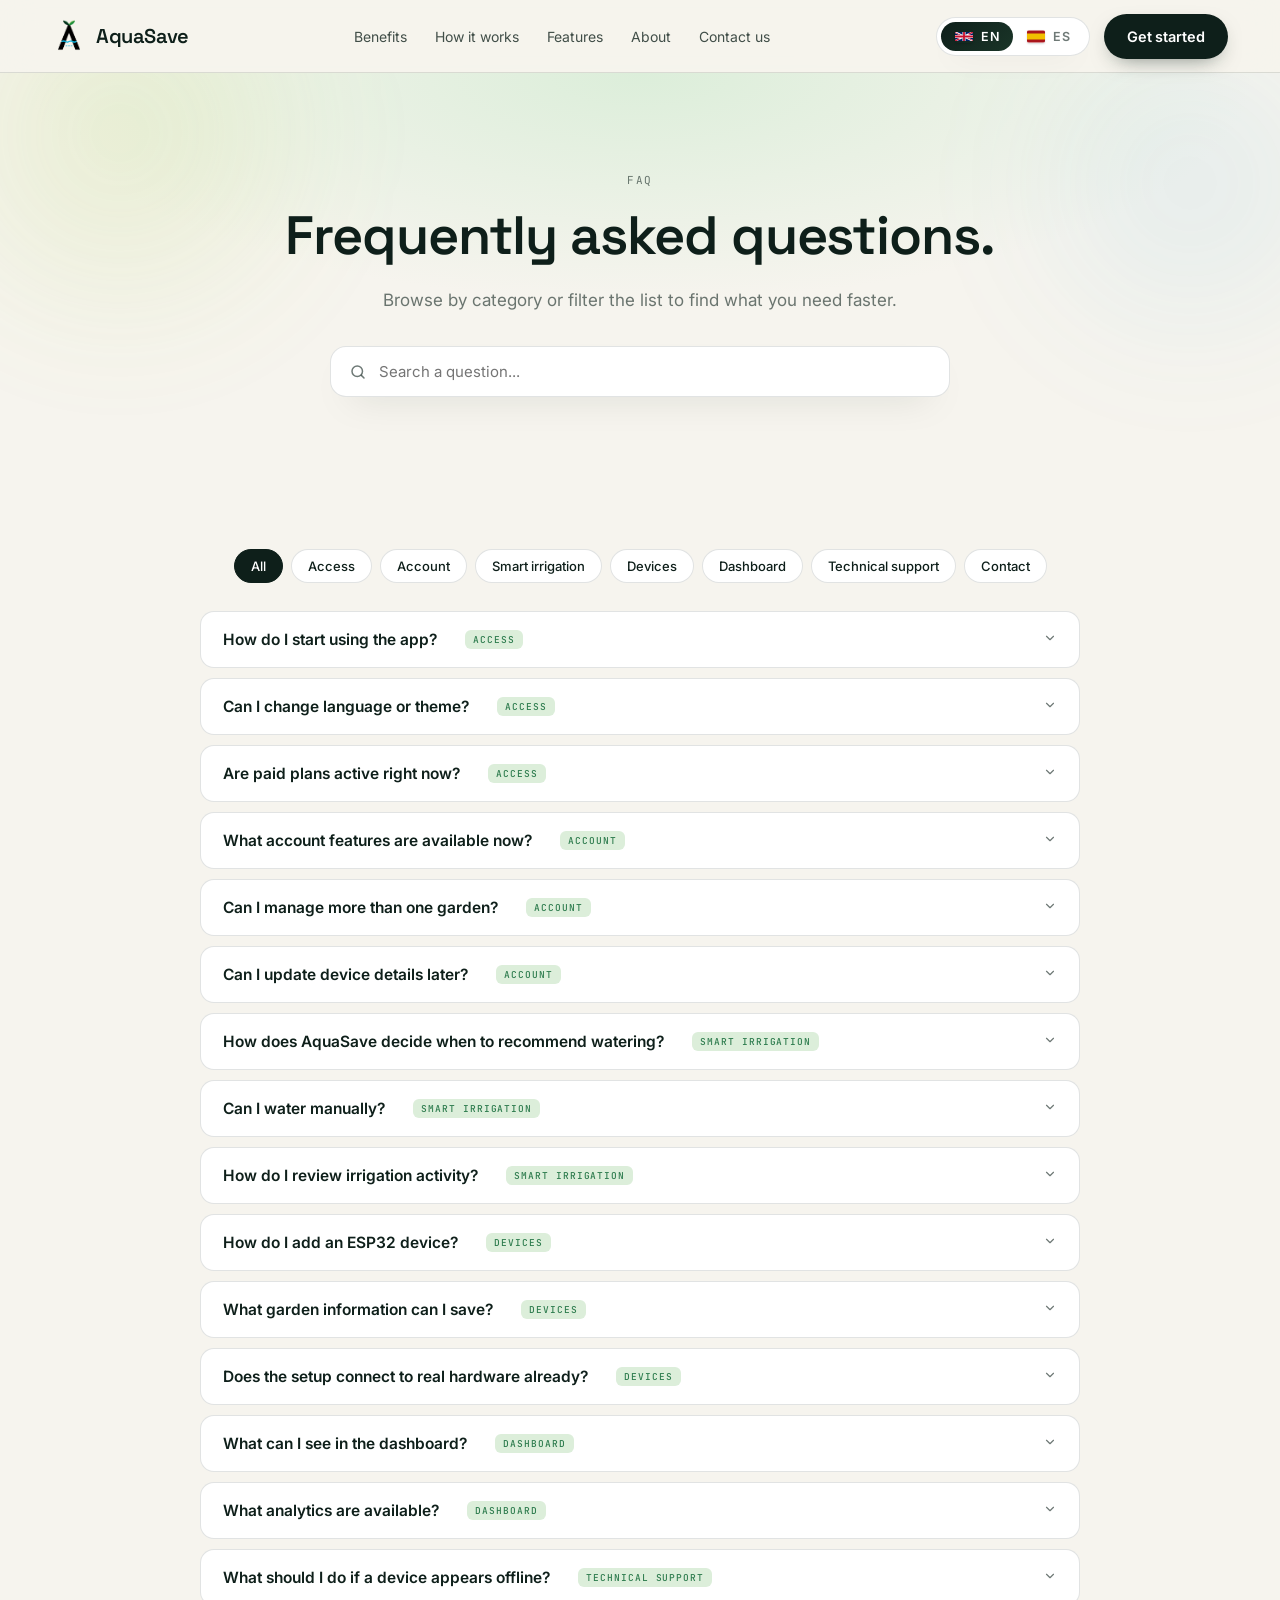
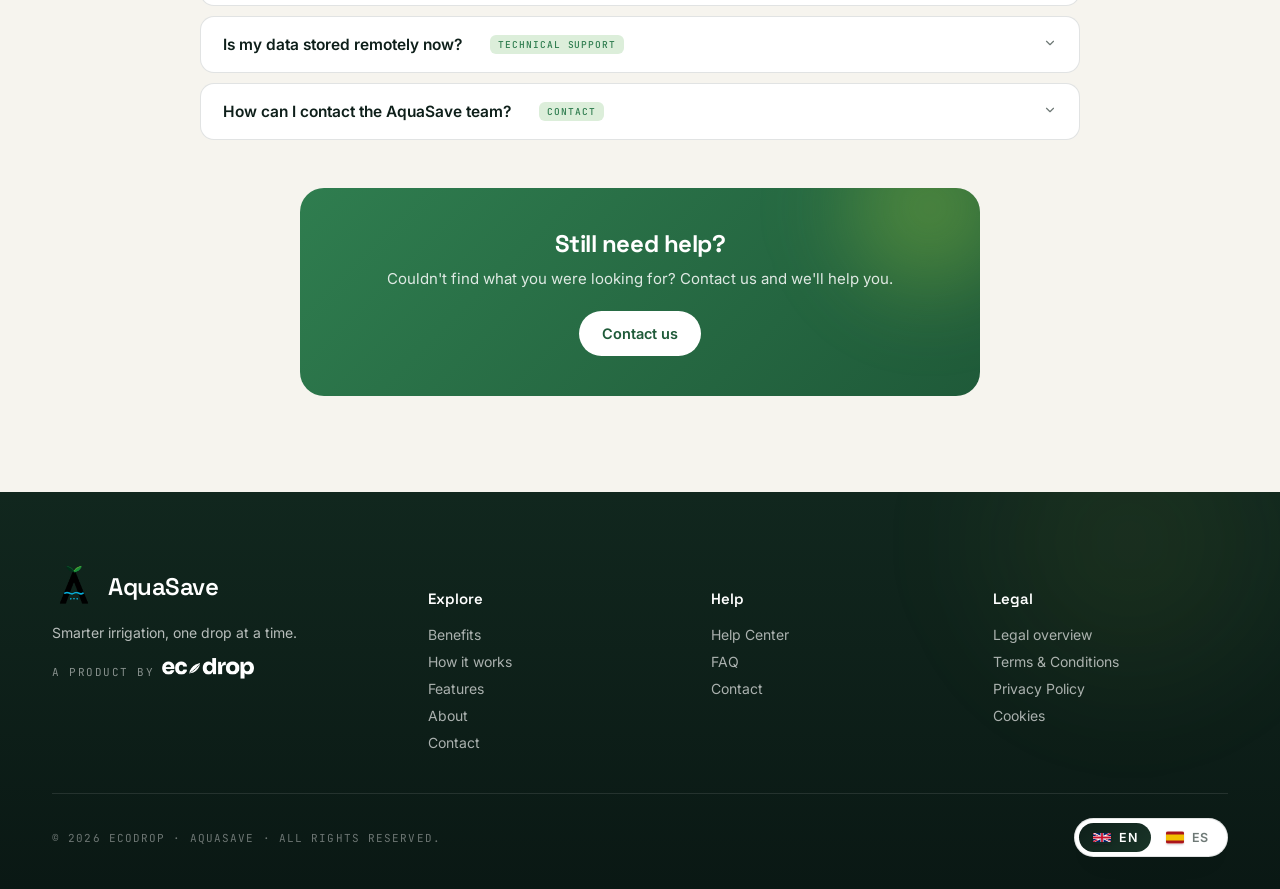
==== commit ae3ce2cb: "docs: update landing support content" ====
--- a/faq.html
+++ b/faq.html
@@ -66,7 +66,7 @@
             ES
           </button>
         </div>
-        <a href="index.html#cta" class="btn btn-primary nav-cta" data-i18n="nav_cta">Get started</a>
+        <a href="https://aquasave-cae9e.web.app/" class="btn btn-primary nav-cta" data-i18n="nav_cta">Get started</a>
       </div>
       <button class="nav-toggle" id="navToggle" aria-label="Toggle menu" aria-expanded="false" aria-controls="mobileMenu">
         <span class="bar"></span>
@@ -98,7 +98,7 @@
       <li><a href="index.html#contact" data-i18n="nav_contact">Contact us</a></li>
     </ul>
     <div class="mobile-actions">
-      <a href="index.html#cta" class="btn btn-primary mobile-cta" data-i18n="nav_cta">Get started</a>
+      <a href="https://aquasave-cae9e.web.app/" class="btn btn-primary mobile-cta" data-i18n="nav_cta">Get started</a>
     </div>
   </aside>
 
@@ -126,69 +126,69 @@
     <div class="container">
       <div class="faq-filters reveal" id="faqFilters">
         <button class="is-active" data-filter="all" data-i18n="faq_all">All</button>
-        <button data-filter="billing" data-i18n="faq_billing">Billing</button>
+        <button data-filter="billing" data-i18n="faq_billing">Access</button>
         <button data-filter="account" data-i18n="faq_account">Account</button>
         <button data-filter="irrigation" data-i18n="faq_irrigation">Smart irrigation</button>
         <button data-filter="devices" data-i18n="faq_devices">Devices</button>
-        <button data-filter="plans" data-i18n="faq_plans">Plans</button>
+        <button data-filter="plans" data-i18n="faq_plans">Dashboard</button>
         <button data-filter="support" data-i18n="faq_support">Technical support</button>
         <button data-filter="contact" data-i18n="faq_contact">Contact</button>
       </div>
       <div class="faq-list" id="faqList">
         <div class="faq-item" data-cat="billing" id="billing">
-          <button class="faq-q"><span data-i18n="faq_q1">When will I be charged?</span><span class="tag" data-i18n="faq_billing">Billing</span><span class="chev"><svg width="14" height="14" viewBox="0 0 24 24" fill="none">
-                <path d="M6 9 l6 6 l6 -6" stroke="currentColor" stroke-width="2" stroke-linecap="round" stroke-linejoin="round" />
-              </svg></span></button>
-          <div class="faq-a">
-            <div class="faq-a-inner" data-i18n="faq_a1">Charges follow the billing cycle for the plan you selected. You'll always see the renewal date and payment status in your account area.</div>
+          <button class="faq-q"><span data-i18n="faq_q1">How do I start using the app?</span><span class="tag" data-i18n="faq_billing">Access</span><span class="chev"><svg width="14" height="14" viewBox="0 0 24 24" fill="none">
+                <path d="M6 9 l6 6 l6 -6" stroke="currentColor" stroke-width="2" stroke-linecap="round" stroke-linejoin="round" />
+              </svg></span></button>
+          <div class="faq-a">
+            <div class="faq-a-inner" data-i18n="faq_a1">Open the deployed AquaSave app, register or sign in, and use the Devices section to create your first garden record. The current release focuses on the frontend experience while backend and hardware integration are connected.</div>
           </div>
         </div>
         <div class="faq-item" data-cat="billing">
-          <button class="faq-q"><span data-i18n="faq_q2">Can I update my billing details?</span><span class="tag" data-i18n="faq_billing">Billing</span><span class="chev"><svg width="14" height="14" viewBox="0 0 24 24" fill="none">
-                <path d="M6 9 l6 6 l6 -6" stroke="currentColor" stroke-width="2" stroke-linecap="round" stroke-linejoin="round" />
-              </svg></span></button>
-          <div class="faq-a">
-            <div class="faq-a-inner" data-i18n="faq_a2">Yes. You can change your billing information, payment method, and invoice details from your account settings.</div>
+          <button class="faq-q"><span data-i18n="faq_q2">Can I change language or theme?</span><span class="tag" data-i18n="faq_billing">Access</span><span class="chev"><svg width="14" height="14" viewBox="0 0 24 24" fill="none">
+                <path d="M6 9 l6 6 l6 -6" stroke="currentColor" stroke-width="2" stroke-linecap="round" stroke-linejoin="round" />
+              </svg></span></button>
+          <div class="faq-a">
+            <div class="faq-a-inner" data-i18n="faq_a2">Yes. The app includes Spanish and English UI copy, plus light and dark theme support so the dashboard stays readable in both modes.</div>
           </div>
         </div>
         <div class="faq-item" data-cat="billing">
-          <button class="faq-q"><span data-i18n="faq_q10">Do you offer refunds?</span><span class="tag" data-i18n="faq_billing">Billing</span><span class="chev"><svg width="14" height="14" viewBox="0 0 24 24" fill="none">
-                <path d="M6 9 l6 6 l6 -6" stroke="currentColor" stroke-width="2" stroke-linecap="round" stroke-linejoin="round" />
-              </svg></span></button>
-          <div class="faq-a">
-            <div class="faq-a-inner" data-i18n="faq_a10">If you are not satisfied within the first 14 days of a paid plan, contact us and we'll help process a refund. After that we'll happily prorate cancellations until the end of the period.</div>
+          <button class="faq-q"><span data-i18n="faq_q10">Are paid plans active right now?</span><span class="tag" data-i18n="faq_billing">Access</span><span class="chev"><svg width="14" height="14" viewBox="0 0 24 24" fill="none">
+                <path d="M6 9 l6 6 l6 -6" stroke="currentColor" stroke-width="2" stroke-linecap="round" stroke-linejoin="round" />
+              </svg></span></button>
+          <div class="faq-a">
+            <div class="faq-a-inner" data-i18n="faq_a10">Not yet. Plan and access copy is informational in this frontend release; billing, subscriptions and account-level limits will be enabled in a later service integration.</div>
           </div>
         </div>
         <div class="faq-item" data-cat="account" id="account">
-          <button class="faq-q"><span data-i18n="faq_q3">How do I reset my password?</span><span class="tag" data-i18n="faq_account">Account</span><span class="chev"><svg width="14" height="14" viewBox="0 0 24 24" fill="none">
-                <path d="M6 9 l6 6 l6 -6" stroke="currentColor" stroke-width="2" stroke-linecap="round" stroke-linejoin="round" />
-              </svg></span></button>
-          <div class="faq-a">
-            <div class="faq-a-inner" data-i18n="faq_a3">Use the forgot-password option on the sign-in screen. We'll send you a secure link so you can choose a new password.</div>
+          <button class="faq-q"><span data-i18n="faq_q3">What account features are available now?</span><span class="tag" data-i18n="faq_account">Account</span><span class="chev"><svg width="14" height="14" viewBox="0 0 24 24" fill="none">
+                <path d="M6 9 l6 6 l6 -6" stroke="currentColor" stroke-width="2" stroke-linecap="round" stroke-linejoin="round" />
+              </svg></span></button>
+          <div class="faq-a">
+            <div class="faq-a-inner" data-i18n="faq_a3">You can use the login and registration screens, view the profile area, and test password-form feedback. Email recovery and Google sign-in are planned for later backend integration.</div>
           </div>
         </div>
         <div class="faq-item" data-cat="account">
-          <button class="faq-q"><span data-i18n="faq_q11">Can I share my account with family?</span><span class="tag" data-i18n="faq_account">Account</span><span class="chev"><svg width="14" height="14" viewBox="0 0 24 24" fill="none">
-                <path d="M6 9 l6 6 l6 -6" stroke="currentColor" stroke-width="2" stroke-linecap="round" stroke-linejoin="round" />
-              </svg></span></button>
-          <div class="faq-a">
-            <div class="faq-a-inner" data-i18n="faq_a11">Yes. From your settings you can invite household members so everyone can monitor and control irrigation, with their own login.</div>
+          <button class="faq-q"><span data-i18n="faq_q11">Can I manage more than one garden?</span><span class="tag" data-i18n="faq_account">Account</span><span class="chev"><svg width="14" height="14" viewBox="0 0 24 24" fill="none">
+                <path d="M6 9 l6 6 l6 -6" stroke="currentColor" stroke-width="2" stroke-linecap="round" stroke-linejoin="round" />
+              </svg></span></button>
+          <div class="faq-a">
+            <div class="faq-a-inner" data-i18n="faq_a11">Yes. The interface lets you create, edit and review multiple garden/device records so each growing area can have its own context.</div>
           </div>
         </div>
         <div class="faq-item" data-cat="account">
-          <button class="faq-q"><span data-i18n="faq_q12">How do I delete my account?</span><span class="tag" data-i18n="faq_account">Account</span><span class="chev"><svg width="14" height="14" viewBox="0 0 24 24" fill="none">
-                <path d="M6 9 l6 6 l6 -6" stroke="currentColor" stroke-width="2" stroke-linecap="round" stroke-linejoin="round" />
-              </svg></span></button>
-          <div class="faq-a">
-            <div class="faq-a-inner" data-i18n="faq_a12">From your account settings, choose Delete account. We'll send a confirmation email and wipe your data after a short grace period.</div>
+          <button class="faq-q"><span data-i18n="faq_q12">Can I update device details later?</span><span class="tag" data-i18n="faq_account">Account</span><span class="chev"><svg width="14" height="14" viewBox="0 0 24 24" fill="none">
+                <path d="M6 9 l6 6 l6 -6" stroke="currentColor" stroke-width="2" stroke-linecap="round" stroke-linejoin="round" />
+              </svg></span></button>
+          <div class="faq-a">
+            <div class="faq-a-inner" data-i18n="faq_a12">Yes. You can edit the garden name, location, plant count and related setup details from the device dialogs.</div>
           </div>
         </div>
         <div class="faq-item" data-cat="irrigation" id="irrigation">
-          <button class="faq-q"><span data-i18n="faq_q4">How does AquaSave decide when to water?</span><span class="tag" data-i18n="faq_irrigation">Smart irrigation</span><span class="chev"><svg width="14" height="14" viewBox="0 0 24 24" fill="none">
-                <path d="M6 9 l6 6 l6 -6" stroke="currentColor" stroke-width="2" stroke-linecap="round" stroke-linejoin="round" />
-              </svg></span></button>
-          <div class="faq-a">
-            <div class="faq-a-inner" data-i18n="faq_a4">AquaSave combines soil readings, watering rules, and local weather context so irrigation runs only when conditions actually call for it.</div>
+          <button class="faq-q"><span data-i18n="faq_q4">How does AquaSave decide when to recommend watering?</span><span class="tag" data-i18n="faq_irrigation">Smart irrigation</span><span class="chev"><svg width="14" height="14" viewBox="0 0 24 24" fill="none">
+                <path d="M6 9 l6 6 l6 -6" stroke="currentColor" stroke-width="2" stroke-linecap="round" stroke-linejoin="round" />
+              </svg></span></button>
+          <div class="faq-a">
+            <div class="faq-a-inner" data-i18n="faq_a4">The frontend combines configured moisture limits, hot and cold temperature thresholds, rain probability and current garden humidity to show clear watering advice.</div>
           </div>
         </div>
         <div class="faq-item" data-cat="irrigation">
@@ -196,71 +196,71 @@
                 <path d="M6 9 l6 6 l6 -6" stroke="currentColor" stroke-width="2" stroke-linecap="round" stroke-linejoin="round" />
               </svg></span></button>
           <div class="faq-a">
-            <div class="faq-a-inner" data-i18n="faq_a13">Always. Tap the manual cycle button in the app for an immediate run, set a custom duration, or pause automation while you tend the garden yourself.</div>
+            <div class="faq-a-inner" data-i18n="faq_a13">The dashboard includes a start/stop watering control with a visual active state and timer. In this release it previews the control flow; physical watering depends on the future ESP32 integration.</div>
           </div>
         </div>
         <div class="faq-item" data-cat="irrigation">
-          <button class="faq-q"><span data-i18n="faq_q14">Does it really save water?</span><span class="tag" data-i18n="faq_irrigation">Smart irrigation</span><span class="chev"><svg width="14" height="14" viewBox="0 0 24 24" fill="none">
-                <path d="M6 9 l6 6 l6 -6" stroke="currentColor" stroke-width="2" stroke-linecap="round" stroke-linejoin="round" />
-              </svg></span></button>
-          <div class="faq-a">
-            <div class="faq-a-inner" data-i18n="faq_a14">Yes. By only running cycles when the soil really needs them and skipping them when rain is forecast, most users see a clear drop in their water usage from the first month.</div>
+          <button class="faq-q"><span data-i18n="faq_q14">How do I review irrigation activity?</span><span class="tag" data-i18n="faq_irrigation">Smart irrigation</span><span class="chev"><svg width="14" height="14" viewBox="0 0 24 24" fill="none">
+                <path d="M6 9 l6 6 l6 -6" stroke="currentColor" stroke-width="2" stroke-linecap="round" stroke-linejoin="round" />
+              </svg></span></button>
+          <div class="faq-a">
+            <div class="faq-a-inner" data-i18n="faq_a14">Use History to see watering records with date, garden, type, duration, liters and moisture before/after. You can also log manual watering entries in memory.</div>
           </div>
         </div>
         <div class="faq-item" data-cat="devices" id="devices">
-          <button class="faq-q"><span data-i18n="faq_q5">How do I pair the device?</span><span class="tag" data-i18n="faq_devices">Devices</span><span class="chev"><svg width="14" height="14" viewBox="0 0 24 24" fill="none">
-                <path d="M6 9 l6 6 l6 -6" stroke="currentColor" stroke-width="2" stroke-linecap="round" stroke-linejoin="round" />
-              </svg></span></button>
-          <div class="faq-a">
-            <div class="faq-a-inner" data-i18n="faq_a5">Open the app, choose add device, and follow the guided pairing steps. Keep the device powered and close to your router during setup.</div>
+          <button class="faq-q"><span data-i18n="faq_q5">How do I add an ESP32 device?</span><span class="tag" data-i18n="faq_devices">Devices</span><span class="chev"><svg width="14" height="14" viewBox="0 0 24 24" fill="none">
+                <path d="M6 9 l6 6 l6 -6" stroke="currentColor" stroke-width="2" stroke-linecap="round" stroke-linejoin="round" />
+              </svg></span></button>
+          <div class="faq-a">
+            <div class="faq-a-inner" data-i18n="faq_a5">Go to Devices, choose Add device, and follow the guided flow: preparation, Wi-Fi details, simulated verification, garden data, plant type, thresholds, sensor check and summary.</div>
           </div>
         </div>
         <div class="faq-item" data-cat="devices">
-          <button class="faq-q"><span data-i18n="faq_q6">What devices are supported?</span><span class="tag" data-i18n="faq_devices">Devices</span><span class="chev"><svg width="14" height="14" viewBox="0 0 24 24" fill="none">
-                <path d="M6 9 l6 6 l6 -6" stroke="currentColor" stroke-width="2" stroke-linecap="round" stroke-linejoin="round" />
-              </svg></span></button>
-          <div class="faq-a">
-            <div class="faq-a-inner" data-i18n="faq_a6">AquaSave is designed for the EcoDrop smart irrigation device and its supported sensor accessories. Compatibility details appear during onboarding.</div>
+          <button class="faq-q"><span data-i18n="faq_q6">What garden information can I save?</span><span class="tag" data-i18n="faq_devices">Devices</span><span class="chev"><svg width="14" height="14" viewBox="0 0 24 24" fill="none">
+                <path d="M6 9 l6 6 l6 -6" stroke="currentColor" stroke-width="2" stroke-linecap="round" stroke-linejoin="round" />
+              </svg></span></button>
+          <div class="faq-a">
+            <div class="faq-a-inner" data-i18n="faq_a6">Each device record can include a name, location, plant count, plant type, optional description, humidity thresholds and bilingual location display.</div>
           </div>
         </div>
         <div class="faq-item" data-cat="devices">
-          <button class="faq-q"><span data-i18n="faq_q15">Will firmware update on its own?</span><span class="tag" data-i18n="faq_devices">Devices</span><span class="chev"><svg width="14" height="14" viewBox="0 0 24 24" fill="none">
-                <path d="M6 9 l6 6 l6 -6" stroke="currentColor" stroke-width="2" stroke-linecap="round" stroke-linejoin="round" />
-              </svg></span></button>
-          <div class="faq-a">
-            <div class="faq-a-inner" data-i18n="faq_a15">Yes. Devices update during quiet hours, while the system is idle. Each update includes release notes you can review from the app.</div>
+          <button class="faq-q"><span data-i18n="faq_q15">Does the setup connect to real hardware already?</span><span class="tag" data-i18n="faq_devices">Devices</span><span class="chev"><svg width="14" height="14" viewBox="0 0 24 24" fill="none">
+                <path d="M6 9 l6 6 l6 -6" stroke="currentColor" stroke-width="2" stroke-linecap="round" stroke-linejoin="round" />
+              </svg></span></button>
+          <div class="faq-a">
+            <div class="faq-a-inner" data-i18n="faq_a15">The current app includes the frontend setup and verification screens. Real ESP32 pairing, sensor sync and firmware actions are planned for the hardware/backend stage.</div>
           </div>
         </div>
         <div class="faq-item" data-cat="plans" id="plans">
-          <button class="faq-q"><span data-i18n="faq_q7">What is included in each plan?</span><span class="tag" data-i18n="faq_plans">Plans</span><span class="chev"><svg width="14" height="14" viewBox="0 0 24 24" fill="none">
-                <path d="M6 9 l6 6 l6 -6" stroke="currentColor" stroke-width="2" stroke-linecap="round" stroke-linejoin="round" />
-              </svg></span></button>
-          <div class="faq-a">
-            <div class="faq-a-inner" data-i18n="faq_a7">Plans can include different levels of automation, device capacity, reporting, and support. The plan details page compares them side by side.</div>
+          <button class="faq-q"><span data-i18n="faq_q7">What can I see in the dashboard?</span><span class="tag" data-i18n="faq_plans">Dashboard</span><span class="chev"><svg width="14" height="14" viewBox="0 0 24 24" fill="none">
+                <path d="M6 9 l6 6 l6 -6" stroke="currentColor" stroke-width="2" stroke-linecap="round" stroke-linejoin="round" />
+              </svg></span></button>
+          <div class="faq-a">
+            <div class="faq-a-inner" data-i18n="faq_a7">The dashboard shows the active garden, connection badge, humidity, temperature, weather card, rain probability and quick watering controls in one place.</div>
           </div>
         </div>
         <div class="faq-item" data-cat="plans">
-          <button class="faq-q"><span data-i18n="faq_q16">Can I change plans later?</span><span class="tag" data-i18n="faq_plans">Plans</span><span class="chev"><svg width="14" height="14" viewBox="0 0 24 24" fill="none">
-                <path d="M6 9 l6 6 l6 -6" stroke="currentColor" stroke-width="2" stroke-linecap="round" stroke-linejoin="round" />
-              </svg></span></button>
-          <div class="faq-a">
-            <div class="faq-a-inner" data-i18n="faq_a16">Anytime. Upgrade and the change applies right away; downgrade and it kicks in at the next renewal so you keep what you paid for.</div>
+          <button class="faq-q"><span data-i18n="faq_q16">What analytics are available?</span><span class="tag" data-i18n="faq_plans">Dashboard</span><span class="chev"><svg width="14" height="14" viewBox="0 0 24 24" fill="none">
+                <path d="M6 9 l6 6 l6 -6" stroke="currentColor" stroke-width="2" stroke-linecap="round" stroke-linejoin="round" />
+              </svg></span></button>
+          <div class="faq-a">
+            <div class="faq-a-inner" data-i18n="faq_a16">The Analysis screen presents pump tank level in liters and percentage, weekly moisture trend, on-time watering indicators and data-availability messages.</div>
           </div>
         </div>
         <div class="faq-item" data-cat="support" id="support">
-          <button class="faq-q"><span data-i18n="faq_q8">What should I do if my device goes offline?</span><span class="tag" data-i18n="faq_support">Technical support</span><span class="chev"><svg width="14" height="14" viewBox="0 0 24 24" fill="none">
-                <path d="M6 9 l6 6 l6 -6" stroke="currentColor" stroke-width="2" stroke-linecap="round" stroke-linejoin="round" />
-              </svg></span></button>
-          <div class="faq-a">
-            <div class="faq-a-inner" data-i18n="faq_a8">First check power, Wi-Fi signal, and device status in the app. If it stays offline, restart the device and contact support so we can help you diagnose it.</div>
+          <button class="faq-q"><span data-i18n="faq_q8">What should I do if a device appears offline?</span><span class="tag" data-i18n="faq_support">Technical support</span><span class="chev"><svg width="14" height="14" viewBox="0 0 24 24" fill="none">
+                <path d="M6 9 l6 6 l6 -6" stroke="currentColor" stroke-width="2" stroke-linecap="round" stroke-linejoin="round" />
+              </svg></span></button>
+          <div class="faq-a">
+            <div class="faq-a-inner" data-i18n="faq_a8">Check the device status badge and Wi-Fi setup details in the app. Real diagnostics and ESP32 communication will be completed with the backend and firmware integration.</div>
           </div>
         </div>
         <div class="faq-item" data-cat="support">
-          <button class="faq-q"><span data-i18n="faq_q17">Is the data secure?</span><span class="tag" data-i18n="faq_support">Technical support</span><span class="chev"><svg width="14" height="14" viewBox="0 0 24 24" fill="none">
-                <path d="M6 9 l6 6 l6 -6" stroke="currentColor" stroke-width="2" stroke-linecap="round" stroke-linejoin="round" />
-              </svg></span></button>
-          <div class="faq-a">
-            <div class="faq-a-inner" data-i18n="faq_a17">Yes. Connections between the device, the app, and our servers are encrypted, and your sensor data is never sold or used for advertising.</div>
+          <button class="faq-q"><span data-i18n="faq_q17">Is my data stored remotely now?</span><span class="tag" data-i18n="faq_support">Technical support</span><span class="chev"><svg width="14" height="14" viewBox="0 0 24 24" fill="none">
+                <path d="M6 9 l6 6 l6 -6" stroke="currentColor" stroke-width="2" stroke-linecap="round" stroke-linejoin="round" />
+              </svg></span></button>
+          <div class="faq-a">
+            <div class="faq-a-inner" data-i18n="faq_a17">In this frontend release, most app data is represented locally or through mock/state flows. Remote persistence and production security controls will come with backend integration.</div>
           </div>
         </div>
         <div class="faq-item" data-cat="contact" id="using">
@@ -365,7 +365,7 @@
     </div>
   </footer>
 
-  <script src="./public/assets/scripts/script.js?v=20260509"></script>
+  <script src="./public/assets/scripts/script.js?v=20260513"></script>
 </body>
 
 </html>
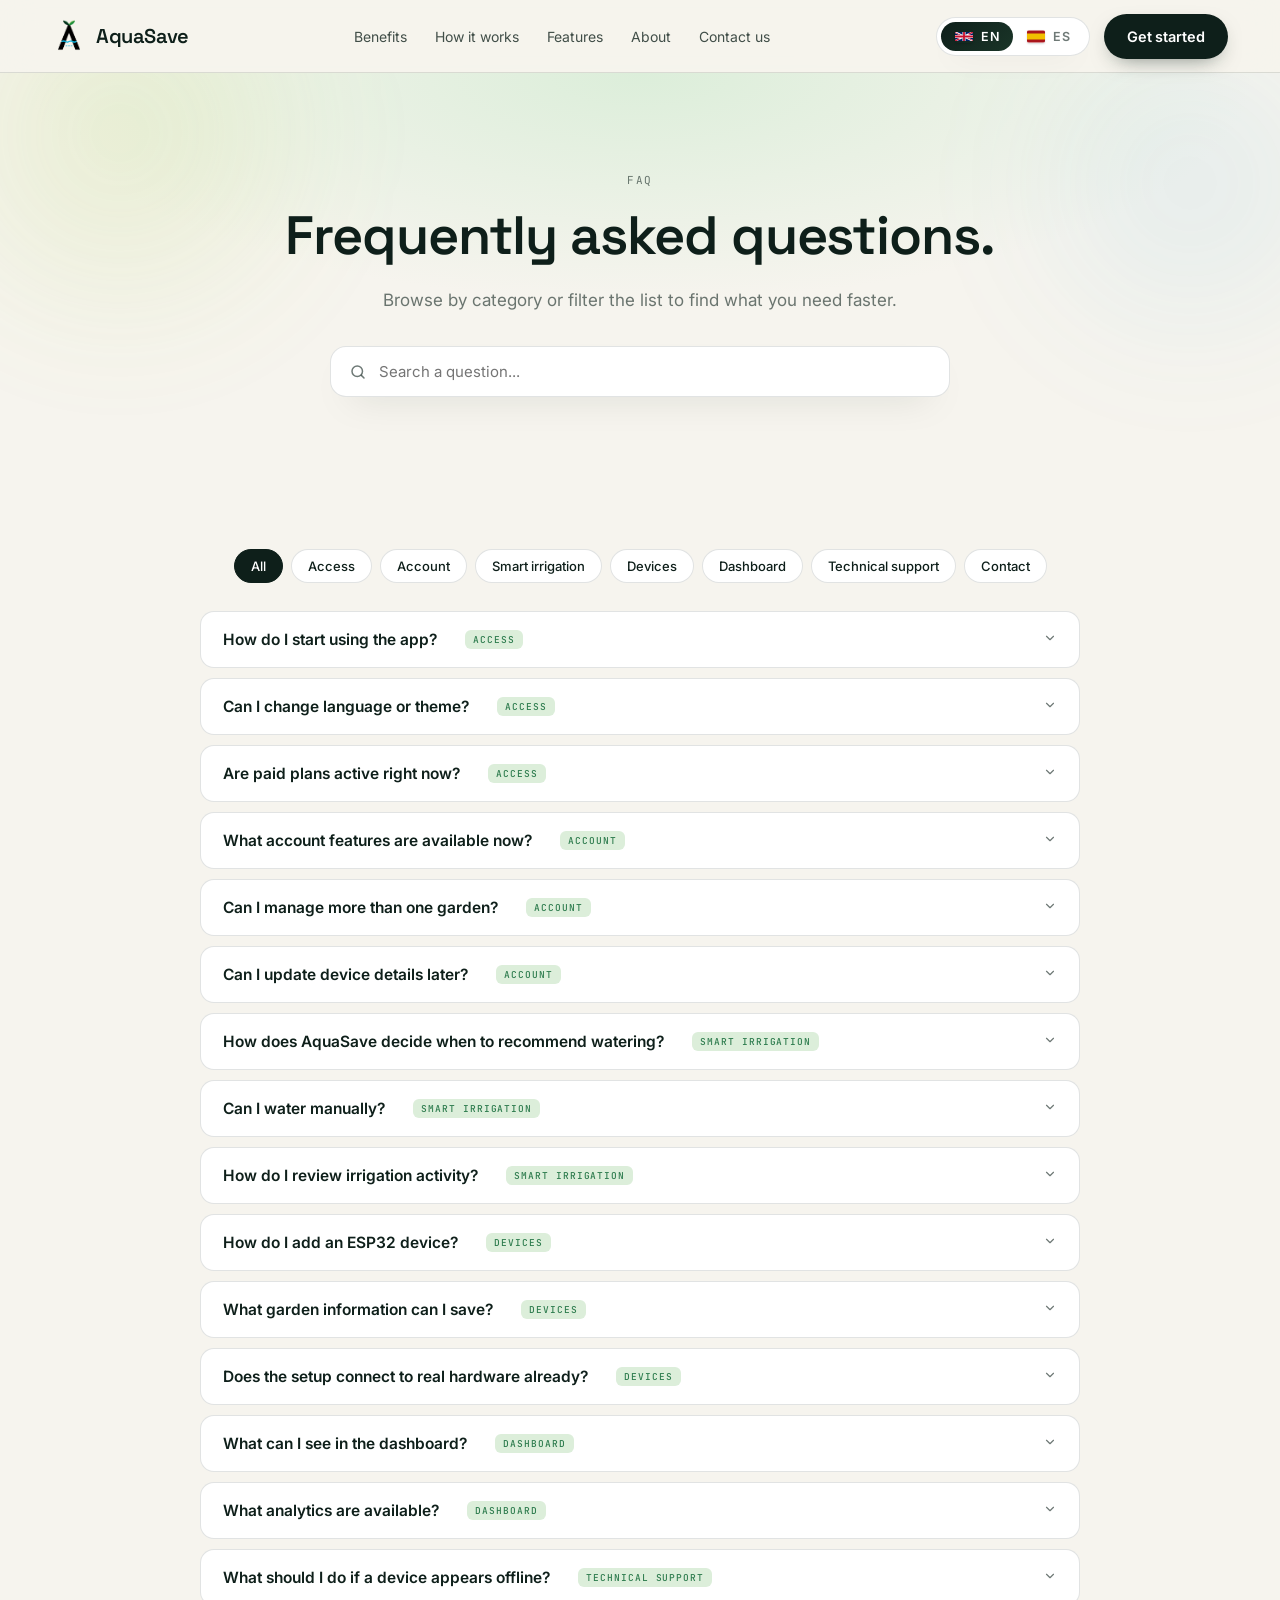
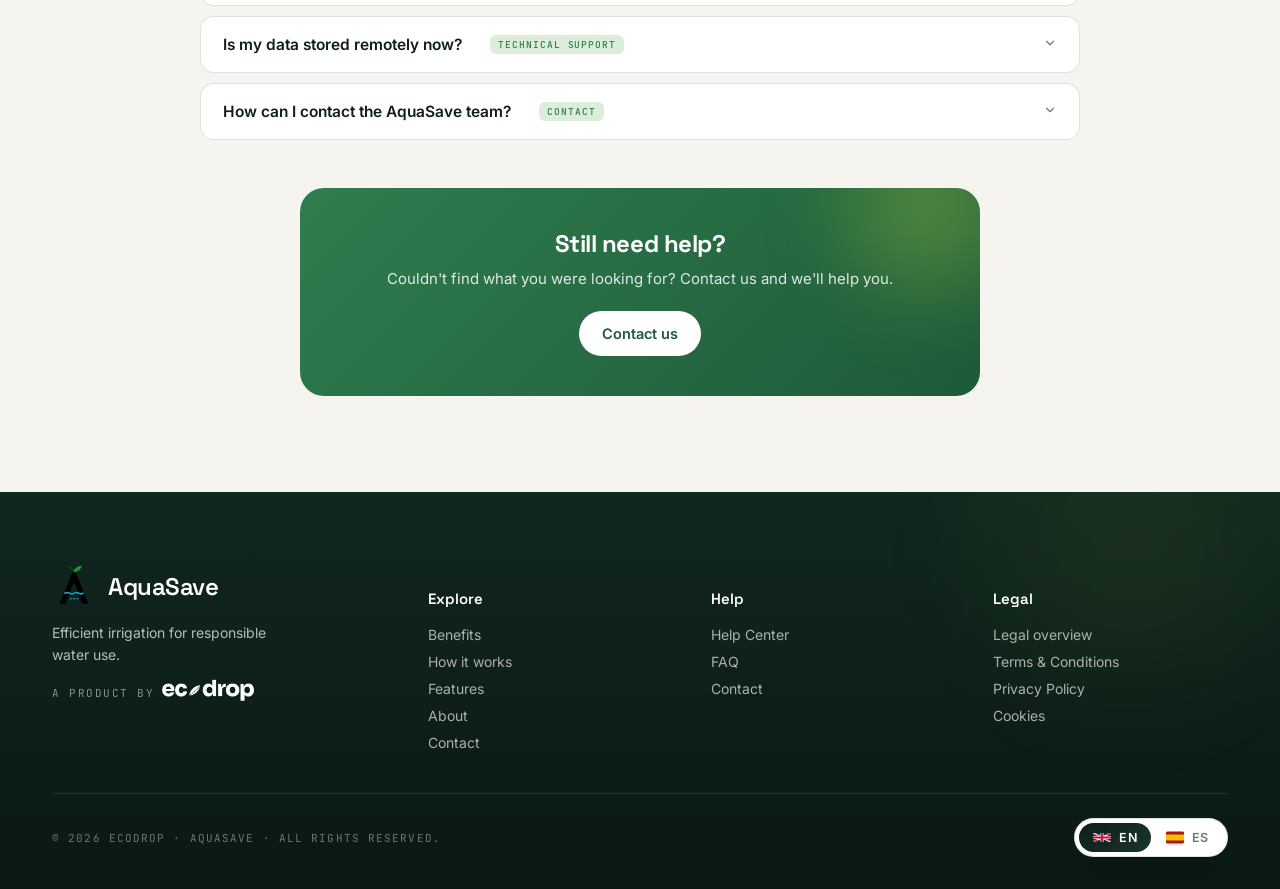
==== commit a3db3e1c: "fix: persist landing language preference" ====
--- a/faq.html
+++ b/faq.html
@@ -291,7 +291,7 @@
             <img src="./public/assets/images/AquaSaveLogo.PNG" alt="AquaSave" width="44" height="44" />
             <span class="name">AquaSave</span>
           </div>
-          <p class="foot-slogan" data-i18n="foot_slogan">Smarter irrigation, one drop at a time.</p>
+          <p class="foot-slogan" data-i18n="foot_slogan">Efficient irrigation for responsible water use.</p>
           <div class="foot-by">
             <span data-i18n="foot_by">A product by</span>
             <img src="./public/assets/images/EcoDropLogo.PNG" alt="EcoDrop" width="92" height="28" />
@@ -365,7 +365,7 @@
     </div>
   </footer>
 
-  <script src="./public/assets/scripts/script.js?v=20260513"></script>
+  <script src="./public/assets/scripts/script.js?v=20260513-2"></script>
 </body>
 
 </html>
